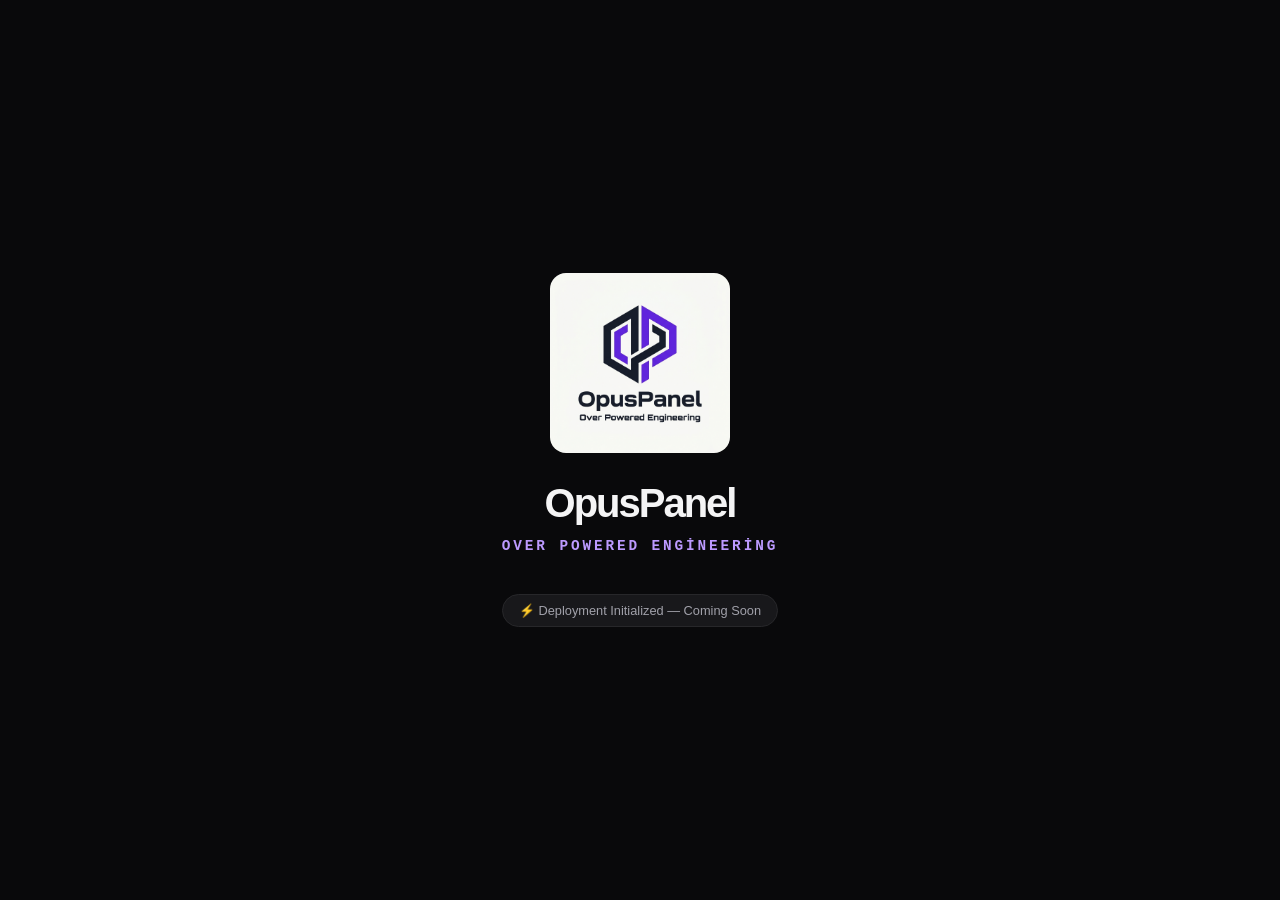
==== index.html @ 9d7c5edd "Add files via upload" ====
<!DOCTYPE html>
<html lang="tr">
<head>
    <meta charset="UTF-8">
    <meta name="viewport" content="width=device-width, initial-scale=1.0">
    <title>OpusPanel — Over Powered Engineering</title>
    <style>
        * {
            margin: 0;
            padding: 0;
            box-index: border-box;
        }
        body {
            background-color: #09090b;
            color: #f4f4f5;
            font-family: -apple-system, BlinkMacSystemFont, "Segoe UI", Roboto, sans-serif;
            display: flex;
            justify-content: center;
            align-items: center;
            min-height: 100vh;
            overflow: hidden;
        }
        .container {
            text-align: center;
            padding: 2rem;
        }
        .logo-wrapper {
            position: relative;
            display: inline-block;
            animation: pulse 4s infinite ease-in-out;
        }
        .logo {
            width: 180px;
            height: auto;
            border-radius: 16px;
            display: block;
        }
        h1 {
            font-size: 2.5rem;
            font-weight: 700;
            margin-top: 1.5rem;
            letter-spacing: -0.05em;
            color: #f4f4f5;
        }
        p {
            font-family: "Courier New", Courier, monospace;
            font-size: 0.9rem;
            font-weight: 600;
            color: #bc9aff; /* Elektrik moru tınısı */
            margin-top: 0.75rem;
            letter-spacing: 0.2em;
            text-transform: uppercase;
        }
        .badge {
            display: inline-block;
            margin-top: 2.5rem;
            padding: 0.5rem 1rem;
            background-color: #18181b;
            border: 1px solid #27272a;
            border-radius: 9999px;
            font-size: 0.8rem;
            color: #a1a1aa;
        }
        @keyframes pulse {
            0%, 100% { transform: scale(1); filter: drop-shadow(0 0 0px rgba(188, 154, 255, 0)); }
            50% { transform: scale(1.02); filter: drop-shadow(0 0 25px rgba(188, 154, 255, 0.3)); }
        }
    </style>
</head>
<body>

    <div class="container">
        <div class="logo-wrapper">
            <!-- Aynı klasördeki resim.jpg'yi logo.png yapıp buraya bağlıyoruz -->
            <img src="logo.png" alt="OpusPanel Logo" class="logo">
        </div>
        <h1>OpusPanel</h1>
        <p>Over Powered Engineering</p>
        
        <div class="badge">
            ⚡ Deployment Initialized — Coming Soon
        </div>
    </div>

</body>
</html>
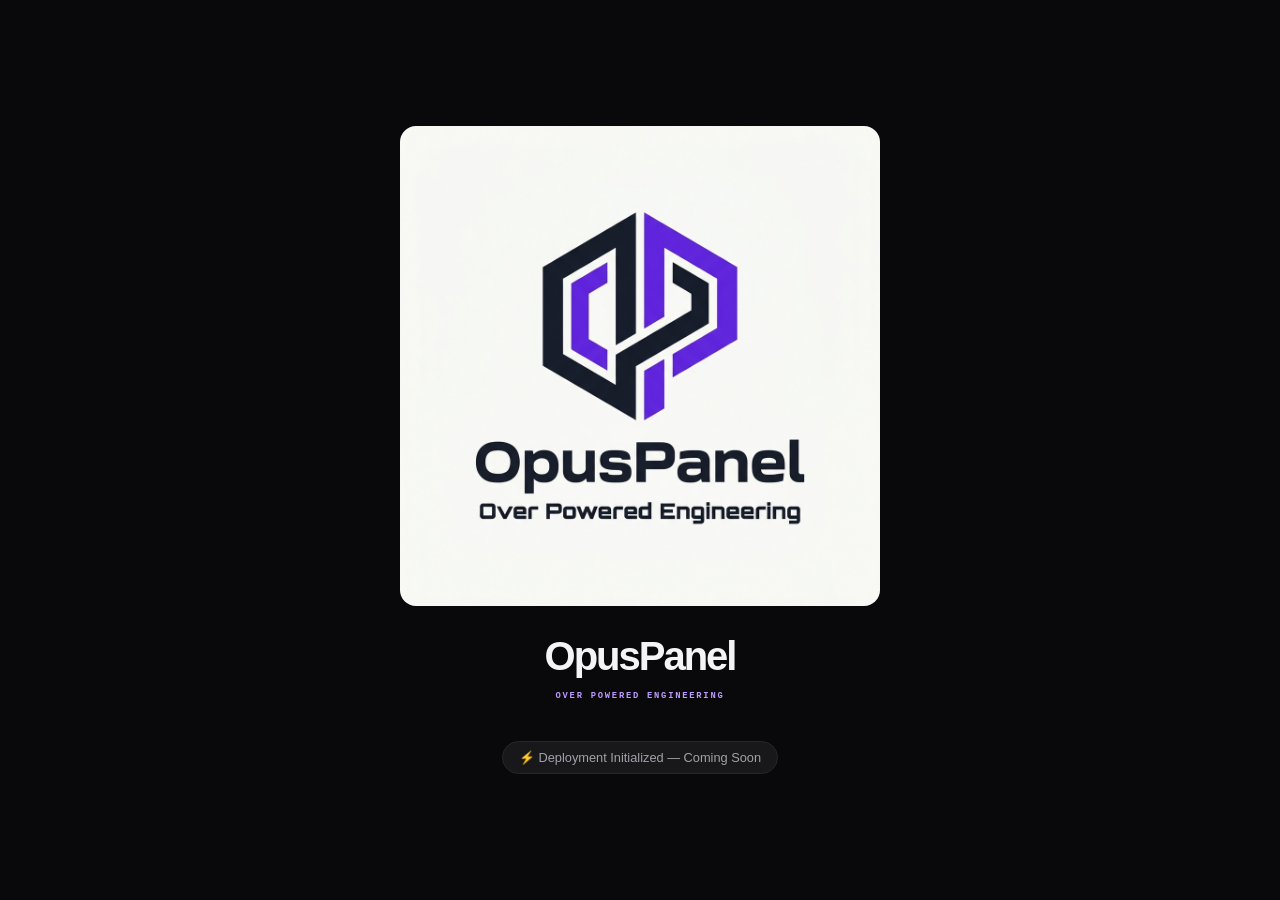
==== commit 2c99e417: "Add files via upload" ====
--- a/index.html
+++ b/index.html
@@ -30,7 +30,7 @@
             animation: pulse 4s infinite ease-in-out;
         }
         .logo {
-            width: 180px;
+            width: 480px;
             height: auto;
             border-radius: 16px;
             display: block;
@@ -44,7 +44,7 @@
         }
         p {
             font-family: "Courier New", Courier, monospace;
-            font-size: 0.9rem;
+            font-size: 0.55rem;
             font-weight: 600;
             color: #bc9aff; /* Elektrik moru tınısı */
             margin-top: 0.75rem;
@@ -71,11 +71,10 @@
 
     <div class="container">
         <div class="logo-wrapper">
-            <!-- Aynı klasördeki resim.jpg'yi logo.png yapıp buraya bağlıyoruz -->
             <img src="logo.png" alt="OpusPanel Logo" class="logo">
         </div>
         <h1>OpusPanel</h1>
-        <p>Over Powered Engineering</p>
+        <p>Over Powered Engıneerıng</p>
         
         <div class="badge">
             ⚡ Deployment Initialized — Coming Soon
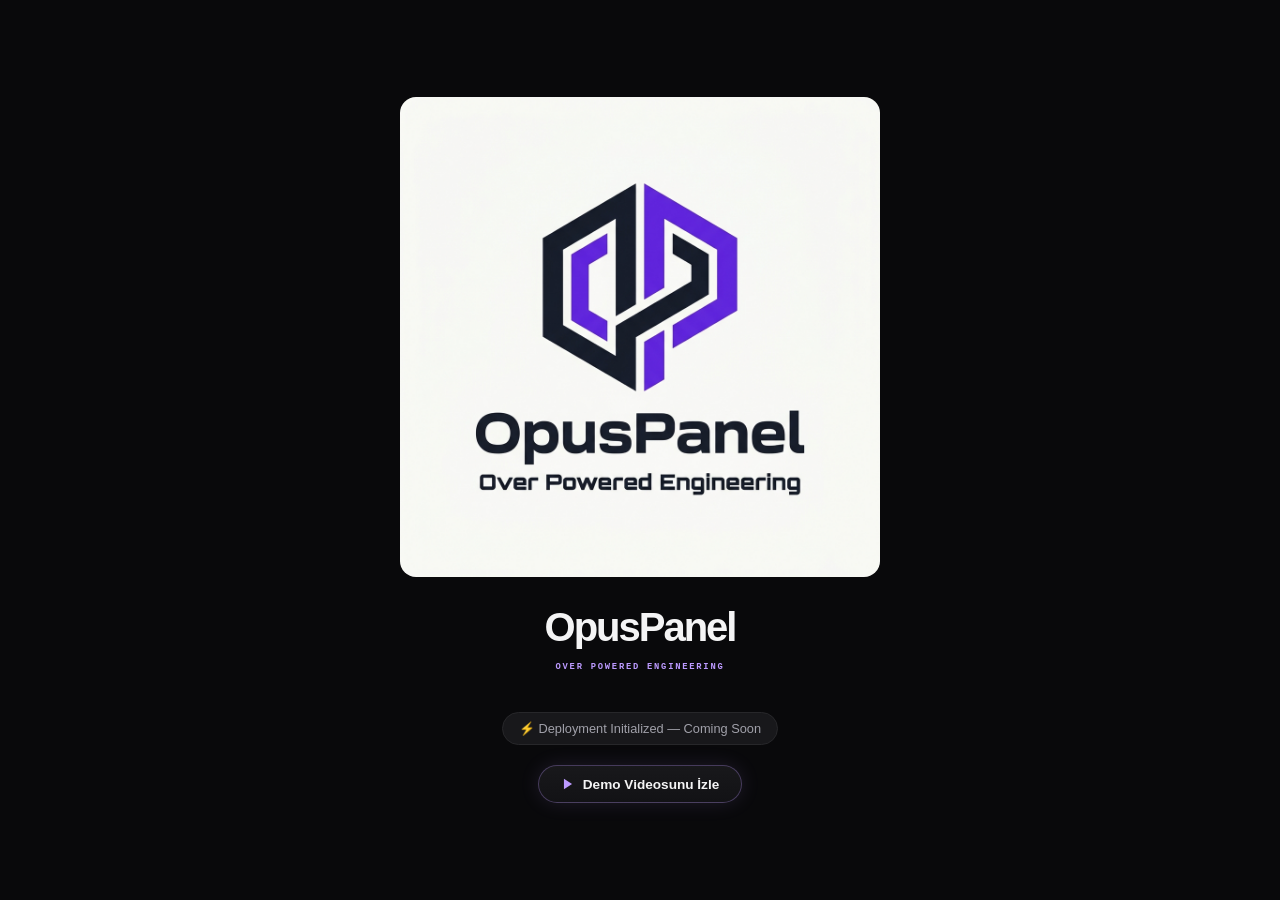
==== commit c39f1812: "feat: add demo video page and OpusPanelDemo.mp4" ====
--- a/index.html
+++ b/index.html
@@ -61,6 +61,34 @@
             font-size: 0.8rem;
             color: #a1a1aa;
         }
+        .actions {
+            margin-top: 1.25rem;
+        }
+        .demo-btn {
+            display: inline-flex;
+            align-items: center;
+            gap: 8px;
+            padding: 0.65rem 1.35rem;
+            background: linear-gradient(180deg, #18181b 0%, #121215 100%);
+            border: 1px solid rgba(188, 154, 255, 0.3);
+            border-radius: 9999px;
+            color: #f4f4f5;
+            font-size: 0.85rem;
+            font-weight: 600;
+            text-decoration: none;
+            box-shadow: 0 0 20px rgba(188, 154, 255, 0.12);
+            transition: all 0.25s ease;
+        }
+        .demo-btn:hover {
+            border-color: #bc9aff;
+            background: rgba(188, 154, 255, 0.1);
+            box-shadow: 0 0 30px rgba(188, 154, 255, 0.3);
+            transform: translateY(-2px);
+            color: #ffffff;
+        }
+        .demo-btn svg {
+            color: #bc9aff;
+        }
         @keyframes pulse {
             0%, 100% { transform: scale(1); filter: drop-shadow(0 0 0px rgba(188, 154, 255, 0)); }
             50% { transform: scale(1.02); filter: drop-shadow(0 0 25px rgba(188, 154, 255, 0.3)); }
@@ -79,6 +107,15 @@
         <div class="badge">
             ⚡ Deployment Initialized — Coming Soon
         </div>
+
+        <div class="actions">
+            <a href="/demovideo" class="demo-btn">
+                <svg width="14" height="14" viewBox="0 0 24 24" fill="currentColor">
+                    <polygon points="5 3 19 12 5 21 5 3"></polygon>
+                </svg>
+                Demo Videosunu İzle
+            </a>
+        </div>
     </div>
 
 </body>
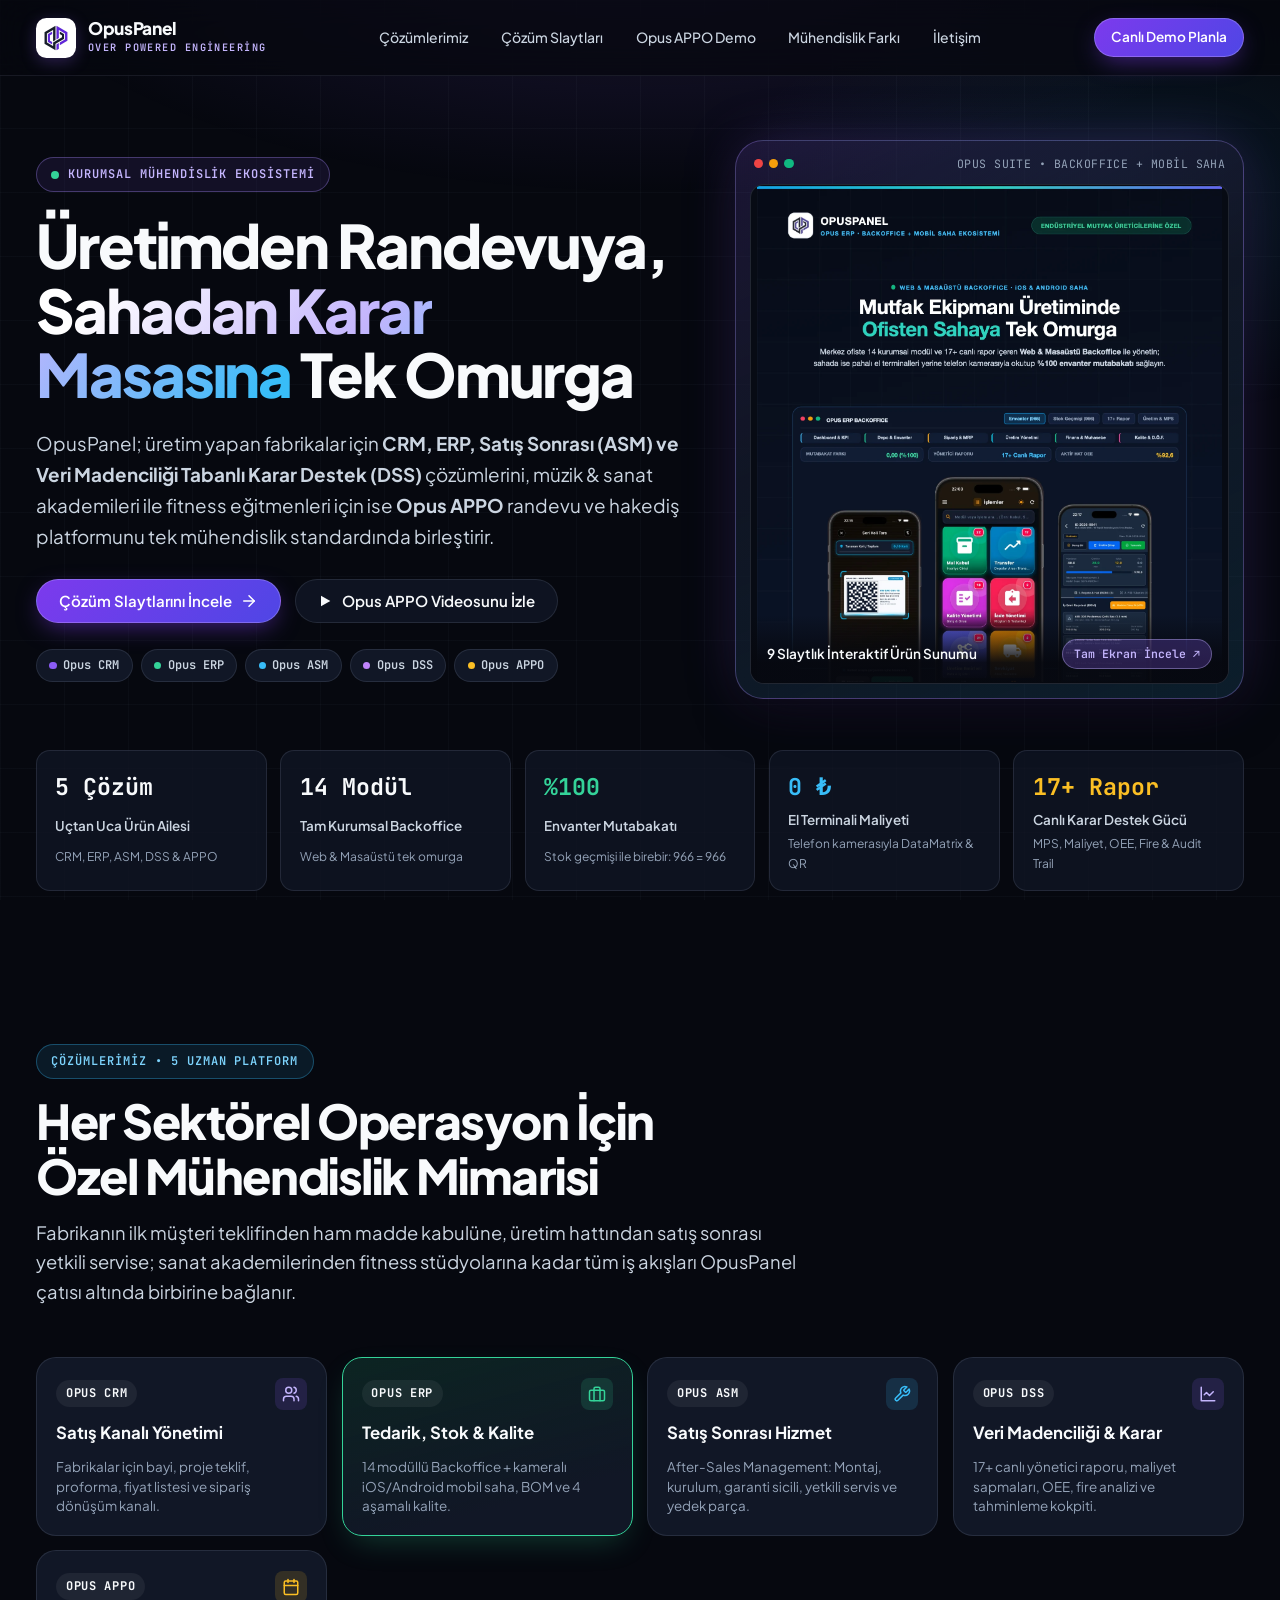
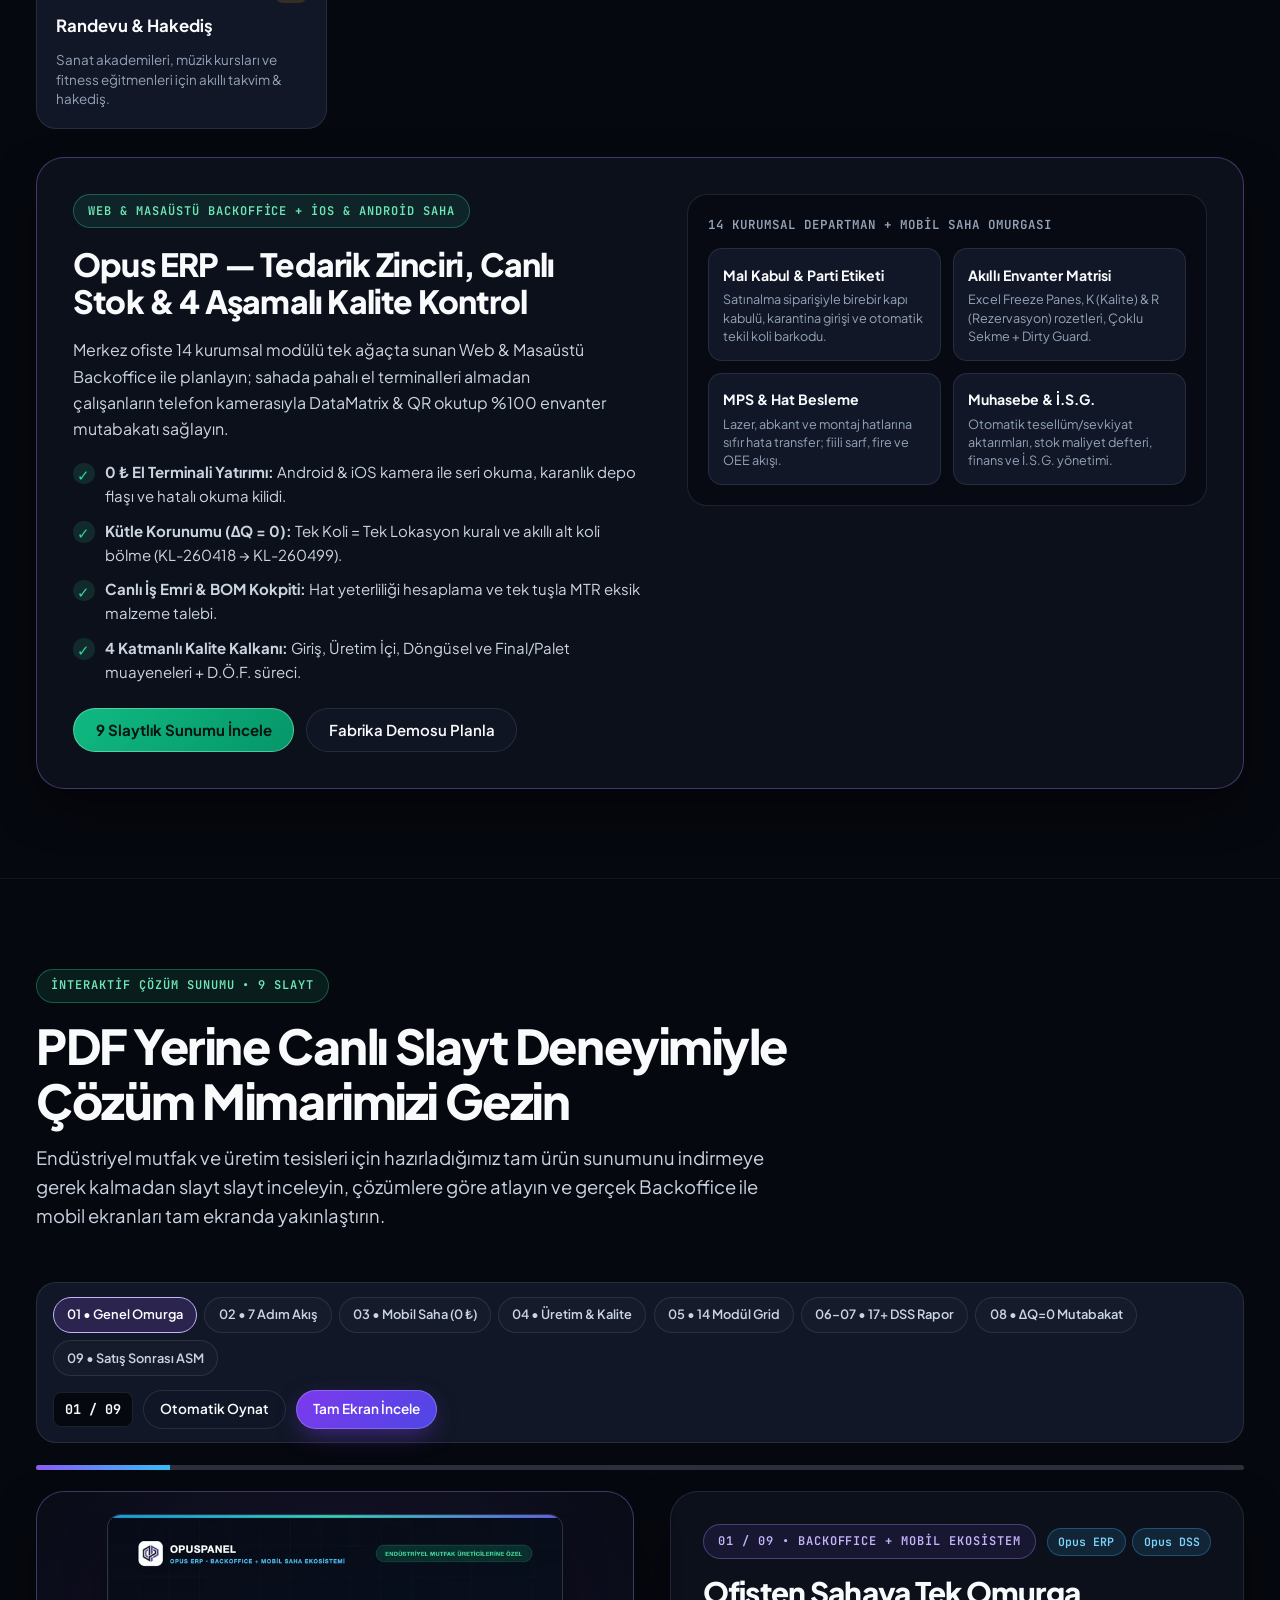
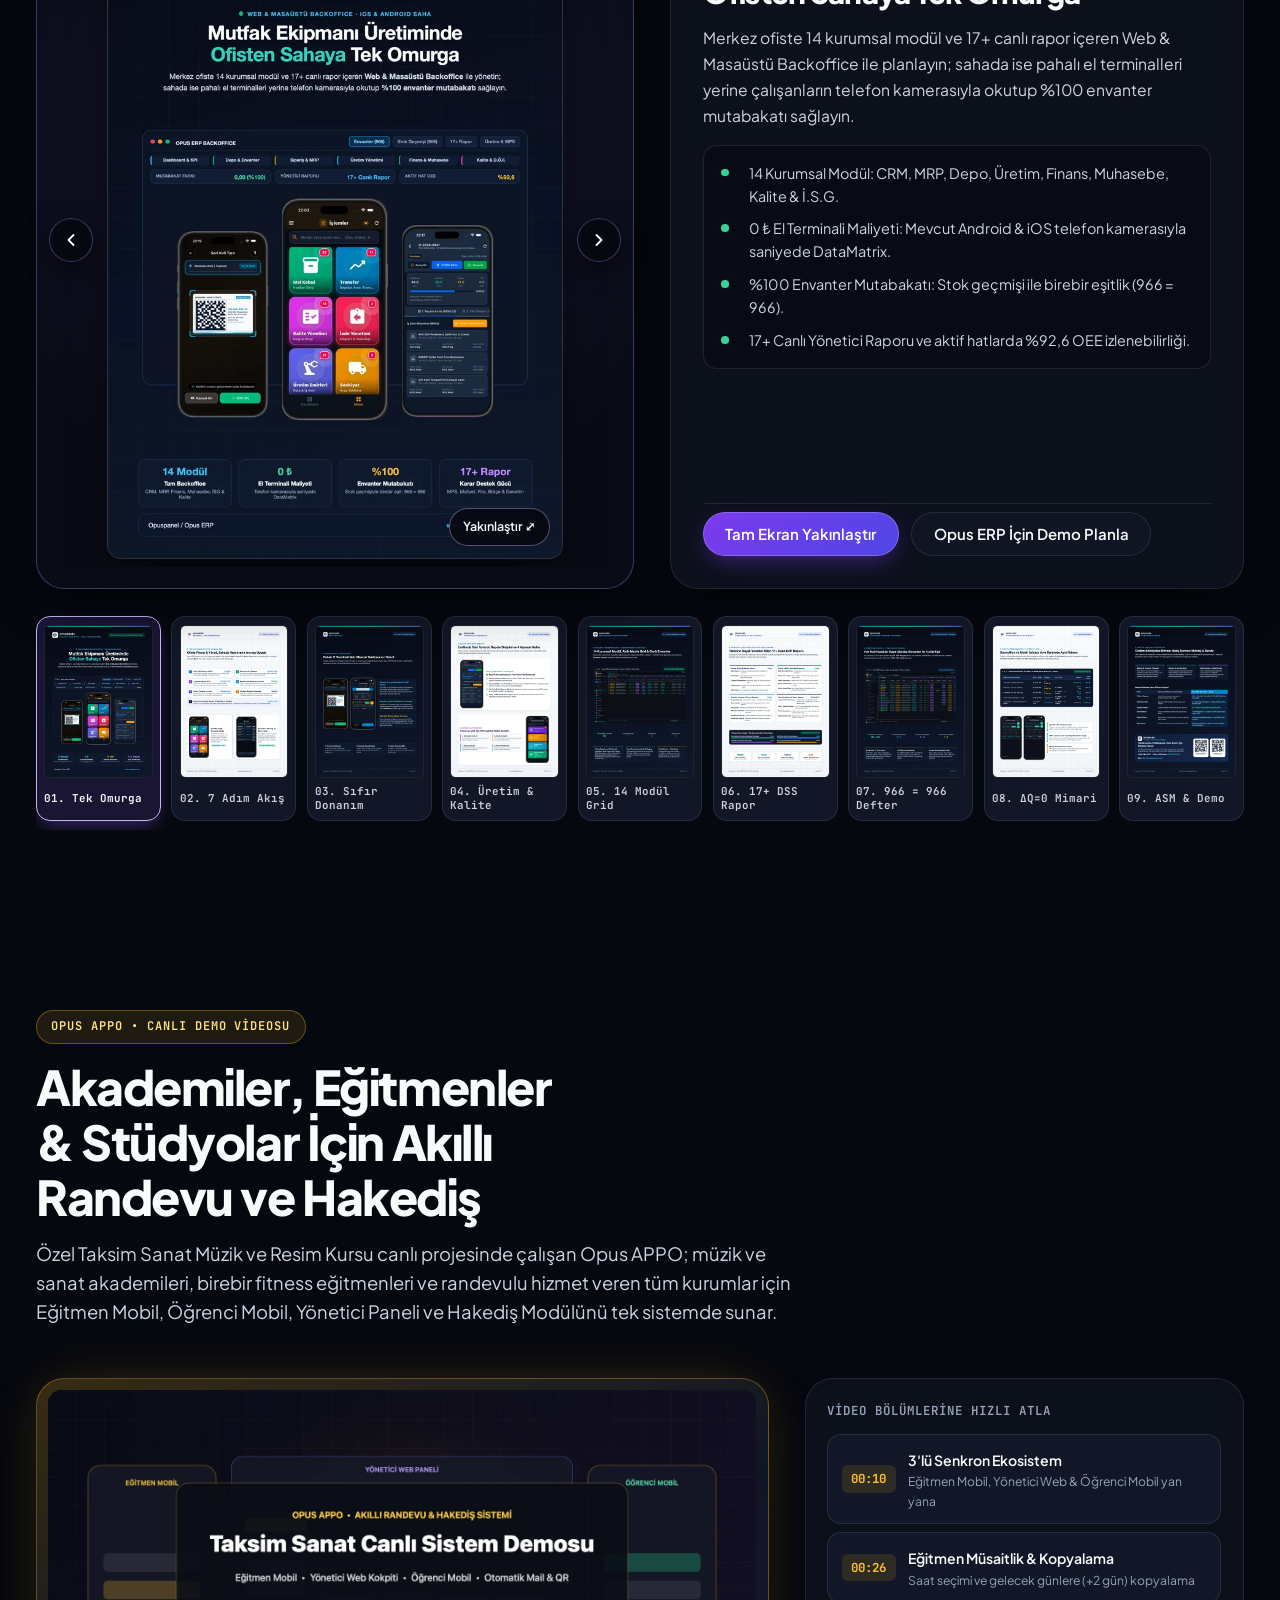
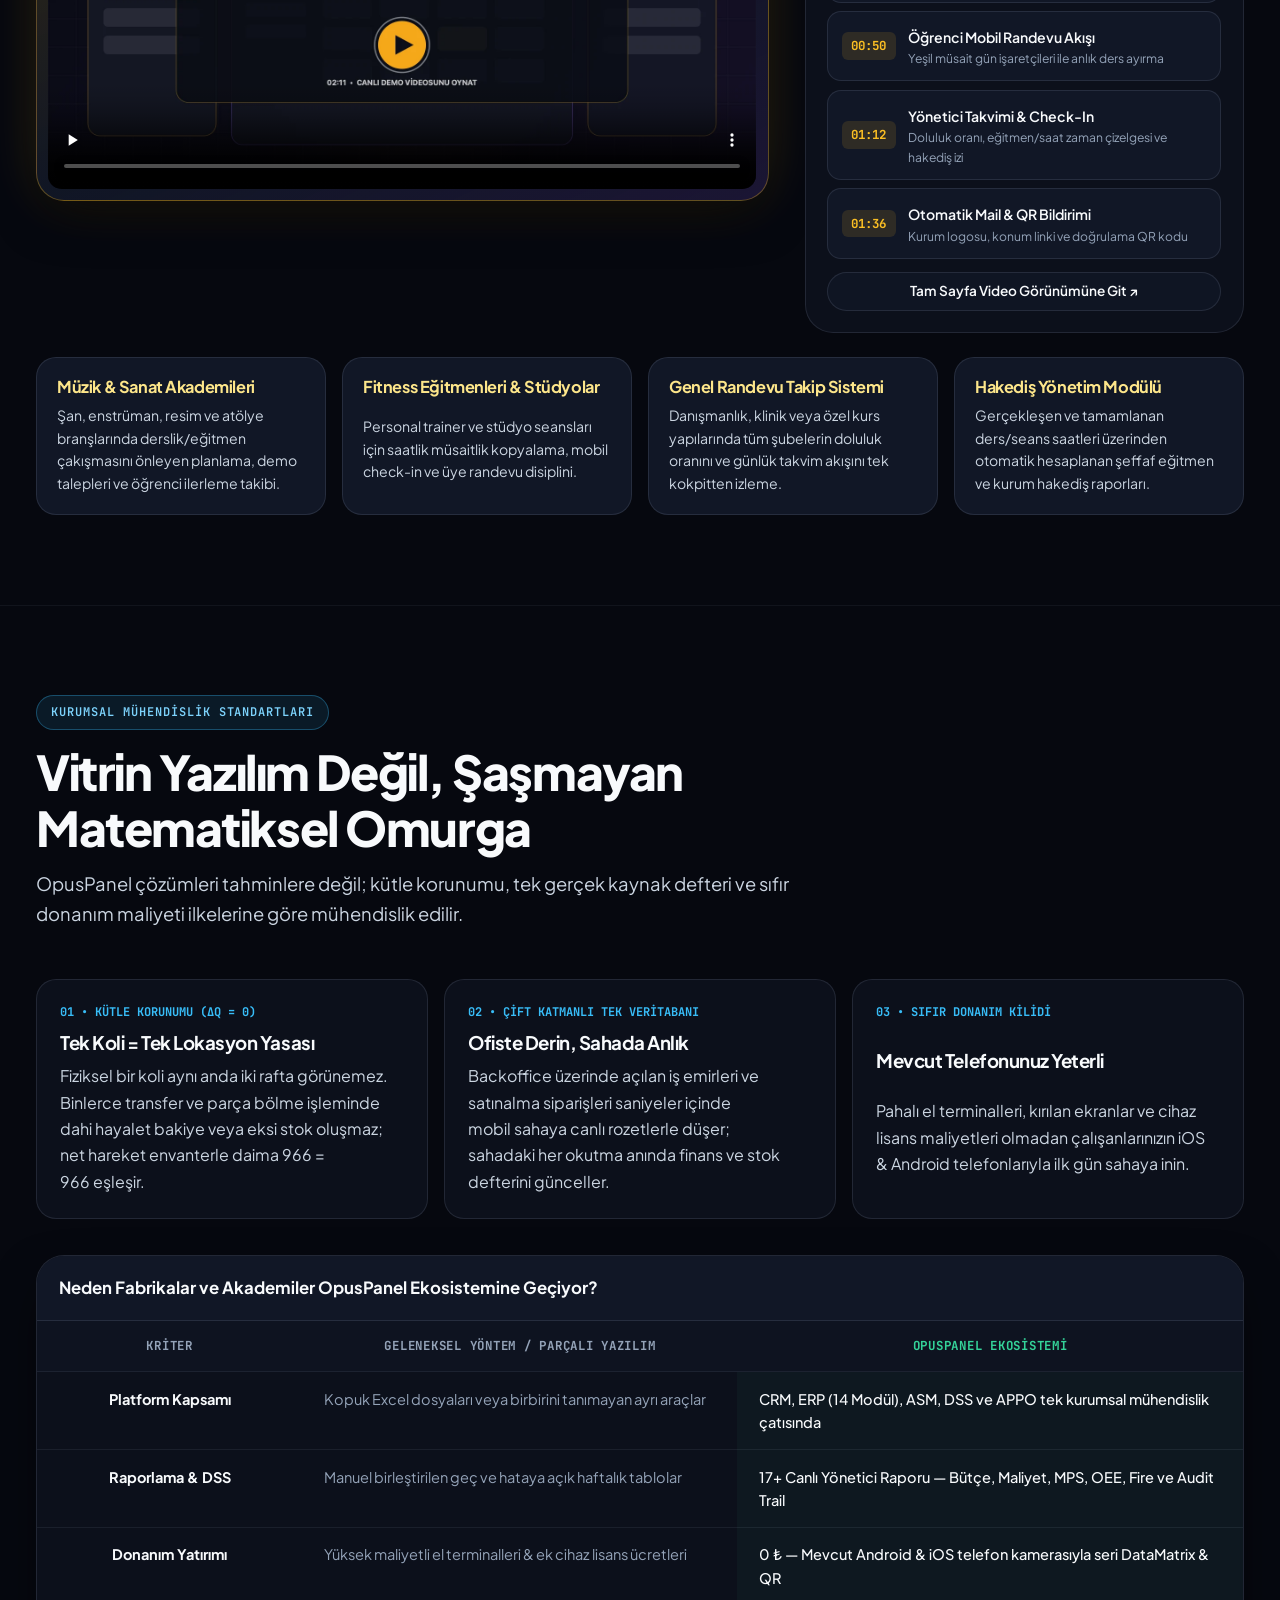
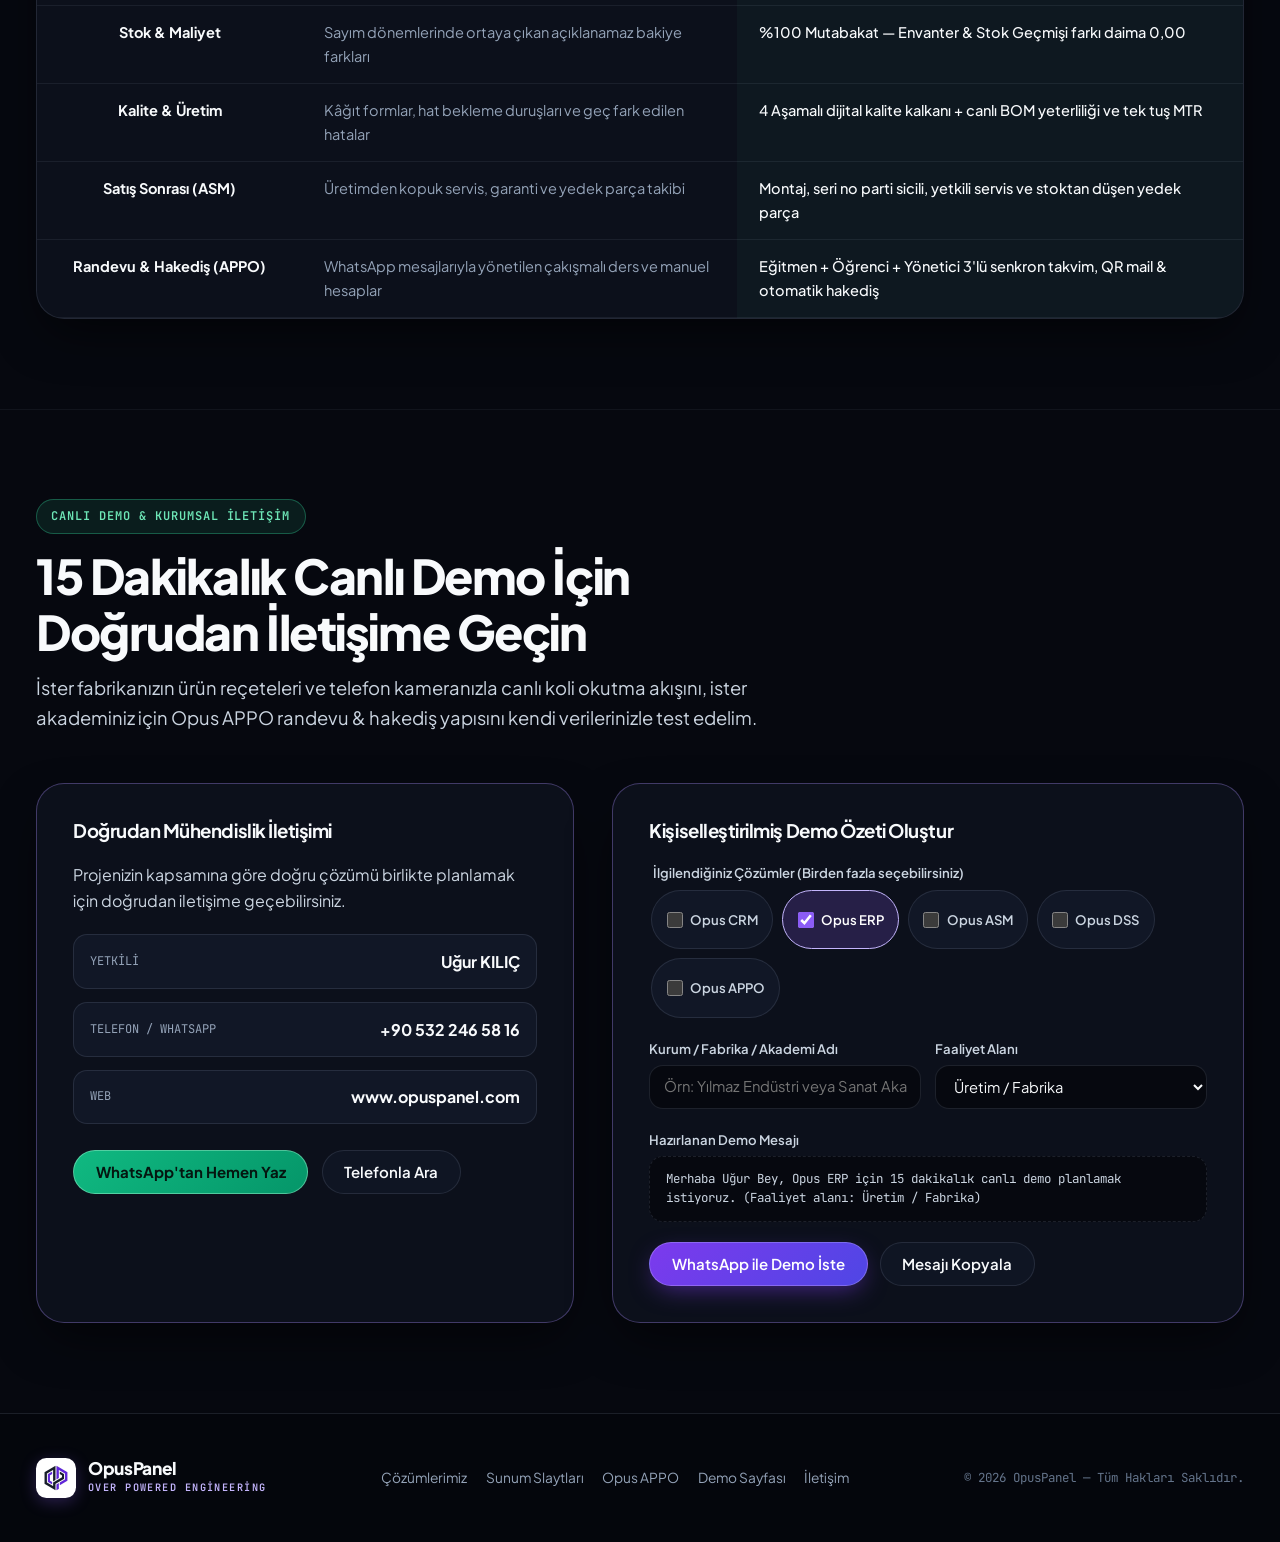
==== commit 941ff2e4: "feat: redesign OpusPanel corporate site with interactive solutions and slide deck" ====
--- a/index.html
+++ b/index.html
@@ -1,122 +1,985 @@
 <!DOCTYPE html>
 <html lang="tr">
 <head>
-    <meta charset="UTF-8">
-    <meta name="viewport" content="width=device-width, initial-scale=1.0">
-    <title>OpusPanel — Over Powered Engineering</title>
-    <style>
-        * {
-            margin: 0;
-            padding: 0;
-            box-index: border-box;
-        }
-        body {
-            background-color: #09090b;
-            color: #f4f4f5;
-            font-family: -apple-system, BlinkMacSystemFont, "Segoe UI", Roboto, sans-serif;
-            display: flex;
-            justify-content: center;
-            align-items: center;
-            min-height: 100vh;
-            overflow: hidden;
-        }
-        .container {
-            text-align: center;
-            padding: 2rem;
-        }
-        .logo-wrapper {
-            position: relative;
-            display: inline-block;
-            animation: pulse 4s infinite ease-in-out;
-        }
-        .logo {
-            width: 480px;
-            height: auto;
-            border-radius: 16px;
-            display: block;
-        }
-        h1 {
-            font-size: 2.5rem;
-            font-weight: 700;
-            margin-top: 1.5rem;
-            letter-spacing: -0.05em;
-            color: #f4f4f5;
-        }
-        p {
-            font-family: "Courier New", Courier, monospace;
-            font-size: 0.55rem;
-            font-weight: 600;
-            color: #bc9aff; /* Elektrik moru tınısı */
-            margin-top: 0.75rem;
-            letter-spacing: 0.2em;
-            text-transform: uppercase;
-        }
-        .badge {
-            display: inline-block;
-            margin-top: 2.5rem;
-            padding: 0.5rem 1rem;
-            background-color: #18181b;
-            border: 1px solid #27272a;
-            border-radius: 9999px;
-            font-size: 0.8rem;
-            color: #a1a1aa;
-        }
-        .actions {
-            margin-top: 1.25rem;
-        }
-        .demo-btn {
-            display: inline-flex;
-            align-items: center;
-            gap: 8px;
-            padding: 0.65rem 1.35rem;
-            background: linear-gradient(180deg, #18181b 0%, #121215 100%);
-            border: 1px solid rgba(188, 154, 255, 0.3);
-            border-radius: 9999px;
-            color: #f4f4f5;
-            font-size: 0.85rem;
-            font-weight: 600;
-            text-decoration: none;
-            box-shadow: 0 0 20px rgba(188, 154, 255, 0.12);
-            transition: all 0.25s ease;
-        }
-        .demo-btn:hover {
-            border-color: #bc9aff;
-            background: rgba(188, 154, 255, 0.1);
-            box-shadow: 0 0 30px rgba(188, 154, 255, 0.3);
-            transform: translateY(-2px);
-            color: #ffffff;
-        }
-        .demo-btn svg {
-            color: #bc9aff;
-        }
-        @keyframes pulse {
-            0%, 100% { transform: scale(1); filter: drop-shadow(0 0 0px rgba(188, 154, 255, 0)); }
-            50% { transform: scale(1.02); filter: drop-shadow(0 0 25px rgba(188, 154, 255, 0.3)); }
-        }
-    </style>
+  <meta charset="UTF-8">
+  <meta name="viewport" content="width=device-width, initial-scale=1.0">
+  <title>OpusPanel — Kurumsal Mühendislik, ERP, CRM, DSS &amp; APPO Çözümleri</title>
+  <meta name="description" content="OpusPanel (Over Powered Engineering): Fabrikalar için Opus CRM, Opus ERP, Opus ASM, Opus DSS ve akademi/eğitmenler için Opus APPO akıllı randevu &amp; hakediş platformu.">
+  <meta name="theme-color" content="#06080f">
+  <meta property="og:title" content="OpusPanel — Over Powered Engineering">
+  <meta property="og:description" content="Üretimden randevuya, sahadan karar masasına tek kurumsal mühendislik omurgası. Opus CRM, ERP, ASM, DSS ve APPO çözümlerini keşfedin.">
+  <meta property="og:type" content="website">
+  <meta property="og:image" content="/assets/opus-emblem.png">
+
+  <link rel="icon" type="image/png" href="/assets/opus-emblem.png">
+  <link rel="apple-touch-icon" href="/assets/opus-emblem.png">
+
+  <link rel="preconnect" href="https://fonts.googleapis.com">
+  <link rel="preconnect" href="https://fonts.gstatic.com" crossorigin>
+  <link rel="stylesheet" href="https://fonts.googleapis.com/css2?family=JetBrains+Mono:wght@500;600;700&amp;family=Plus+Jakarta+Sans:wght@500;600;700;800&amp;display=swap">
+  <link rel="stylesheet" href="/styles.css">
 </head>
 <body>
-
+  <a href="#main-content" class="skip-link visually-hidden">Ana içeriğe geç</a>
+
+  <!-- Fixed Shrinking Header -->
+  <header class="site-header" id="siteHeader">
+    <div class="header-inner">
+      <a href="#hero" class="brand" aria-label="OpusPanel Ana Sayfa">
+        <span class="brand-emblem">
+          <img src="/assets/opus-emblem.webp" alt="" width="512" height="512" decoding="async">
+        </span>
+        <span class="brand-copy">
+          <span class="brand-name">OpusPanel</span>
+          <span class="brand-tagline">Over Powered Engineering</span>
+        </span>
+      </a>
+
+      <nav class="primary-nav" aria-label="Ana">
+        <ul class="nav-list">
+          <li><a href="#cozumler" class="nav-link">Çözümlerimiz</a></li>
+          <li><a href="#slayt-sunumu" class="nav-link">Çözüm Slaytları</a></li>
+          <li><a href="#opus-appo" class="nav-link">Opus APPO Demo</a></li>
+          <li><a href="#kurumsal-fark" class="nav-link">Mühendislik Farkı</a></li>
+          <li><a href="#iletisim" class="nav-link">İletişim</a></li>
+        </ul>
+      </nav>
+
+      <div class="header-actions">
+        <a href="#iletisim" class="btn btn--primary btn--sm header-demo-btn">Canlı Demo Planla</a>
+        <button type="button" class="mobile-menu-btn" id="openMobileMenu" aria-label="Menüyü aç" aria-controls="mobileDrawer" aria-expanded="false">
+          <svg width="22" height="22" viewBox="0 0 24 24" fill="none" stroke="currentColor" stroke-width="2" stroke-linecap="round" aria-hidden="true">
+            <line x1="4" y1="7" x2="20" y2="7"></line>
+            <line x1="4" y1="12" x2="20" y2="12"></line>
+            <line x1="4" y1="17" x2="20" y2="17"></line>
+          </svg>
+        </button>
+      </div>
+    </div>
+  </header>
+
+  <!-- Mobile Navigation Drawer Dialog -->
+  <dialog id="mobileDrawer" class="mobile-drawer" closedby="any" aria-labelledby="drawerTitle">
+    <div class="drawer-head">
+      <span id="drawerTitle" class="brand-name">OpusPanel Menü</span>
+      <button type="button" class="btn btn--ghost btn--sm" id="closeMobileMenu" aria-label="Menüyü kapat">Kapat</button>
+    </div>
+    <nav aria-label="Mobil">
+      <ul class="drawer-nav">
+        <li><a href="#cozumler" data-drawer-link>Çözümlerimiz (5 Ürün) <span>→</span></a></li>
+        <li><a href="#slayt-sunumu" data-drawer-link>İnteraktif Slayt Sunumu <span>→</span></a></li>
+        <li><a href="#opus-appo" data-drawer-link>Opus APPO Demo Videosu <span>→</span></a></li>
+        <li><a href="#kurumsal-fark" data-drawer-link>Mühendislik Farkı <span>→</span></a></li>
+        <li><a href="#iletisim" data-drawer-link>15 Dk Canlı Demo <span>→</span></a></li>
+      </ul>
+    </nav>
+  </dialog>
+
+  <main id="main-content" tabindex="-1">
+    <!-- Hero Observatory -->
+    <section class="hero" id="hero">
+      <div class="container">
+        <div class="hero-grid">
+          <div class="hero-content">
+            <div class="eyebrow">
+              <span class="pulse-dot" aria-hidden="true"></span>
+              <span>Kurumsal Mühendislik Ekosistemi</span>
+            </div>
+
+            <h1 class="hero-title">
+              Üretimden Randevuya, <span class="gradient-text">Sahadan Karar Masasına</span> Tek Omurga
+            </h1>
+
+            <p class="hero-lead">
+              OpusPanel; üretim yapan fabrikalar için <strong>CRM, ERP, Satış Sonrası (ASM) ve Veri Madenciliği Tabanlı Karar Destek (DSS)</strong> çözümlerini, müzik &amp; sanat akademileri ile fitness eğitmenleri için ise <strong>Opus APPO</strong> randevu ve hakediş platformunu tek mühendislik standardında birleştirir.
+            </p>
+
+            <div class="hero-actions">
+              <a href="#slayt-sunumu" class="btn btn--primary">
+                <span>Çözüm Slaytlarını İncele</span>
+                <svg width="18" height="18" viewBox="0 0 24 24" fill="none" stroke="currentColor" stroke-width="2" stroke-linecap="round" stroke-linejoin="round" aria-hidden="true">
+                  <path d="M5 12h14"></path>
+                  <path d="m12 5 7 7-7 7"></path>
+                </svg>
+              </a>
+              <a href="#opus-appo" class="btn btn--ghost">
+                <svg width="16" height="16" viewBox="0 0 24 24" fill="currentColor" aria-hidden="true">
+                  <polygon points="6 4 20 12 6 20 6 4"></polygon>
+                </svg>
+                <span>Opus APPO Videosunu İzle</span>
+              </a>
+            </div>
+
+            <ul class="hero-solution-pills" aria-label="OpusPanel ürün ailesi kısayolları">
+              <li>
+                <a href="#cozumler" class="mini-pill" data-jump-solution="crm">
+                  <span class="mini-pill-dot" style="background: #8b5cf6;" aria-hidden="true"></span>Opus CRM
+                </a>
+              </li>
+              <li>
+                <a href="#cozumler" class="mini-pill" data-jump-solution="erp">
+                  <span class="mini-pill-dot" style="background: #34d399;" aria-hidden="true"></span>Opus ERP
+                </a>
+              </li>
+              <li>
+                <a href="#cozumler" class="mini-pill" data-jump-solution="asm">
+                  <span class="mini-pill-dot" style="background: #38bdf8;" aria-hidden="true"></span>Opus ASM
+                </a>
+              </li>
+              <li>
+                <a href="#cozumler" class="mini-pill" data-jump-solution="dss">
+                  <span class="mini-pill-dot" style="background: #c084fc;" aria-hidden="true"></span>Opus DSS
+                </a>
+              </li>
+              <li>
+                <a href="#cozumler" class="mini-pill" data-jump-solution="appo">
+                  <span class="mini-pill-dot" style="background: #fbbf24;" aria-hidden="true"></span>Opus APPO
+                </a>
+              </li>
+            </ul>
+          </div>
+
+          <div class="hero-stage">
+            <div class="hero-frame">
+              <div class="hero-frame-bar">
+                <div class="window-dots" aria-hidden="true">
+                  <span></span><span></span><span></span>
+                </div>
+                <span class="frame-caption">OPUS SUITE • BACKOFFICE + MOBİL SAHA</span>
+              </div>
+              <button type="button" class="hero-slide-trigger" id="heroOpenDeck" aria-label="Opus ERP kurumsal sunumunu tam ekran incele">
+                <img
+                  src="/assets/slides/slide-01-740.webp"
+                  srcset="/assets/slides/slide-01-740.webp 740w, /assets/slides/slide-01-1480.webp 1480w"
+                  sizes="(max-width: 960px) 92vw, 42vw"
+                  alt="OpusPanel Opus ERP Backoffice ve iOS Android mobil saha ekranları genel görünümü"
+                  width="1487"
+                  height="2105"
+                  fetchpriority="high"
+                  loading="eager"
+                  decoding="sync"
+                >
+                <span class="hero-slide-overlay">
+                  <span class="hero-slide-overlay-label">9 Slaytlık İnteraktif Ürün Sunumu</span>
+                  <span class="hero-slide-overlay-tag">Tam Ekran İncele ↗</span>
+                </span>
+              </button>
+            </div>
+          </div>
+        </div>
+
+        <!-- Verified Telemetry Strip -->
+        <ul class="telemetry-strip" aria-label="Öne çıkan platform metrikleri">
+          <li class="telemetry-card">
+            <span class="telemetry-val">5 Çözüm</span>
+            <span class="telemetry-label">Uçtan Uca Ürün Ailesi</span>
+            <span class="telemetry-sub">CRM, ERP, ASM, DSS &amp; APPO</span>
+          </li>
+          <li class="telemetry-card">
+            <span class="telemetry-val">14 Modül</span>
+            <span class="telemetry-label">Tam Kurumsal Backoffice</span>
+            <span class="telemetry-sub">Web &amp; Masaüstü tek omurga</span>
+          </li>
+          <li class="telemetry-card">
+            <span class="telemetry-val" style="color: var(--opus-emerald);">%100</span>
+            <span class="telemetry-label">Envanter Mutabakatı</span>
+            <span class="telemetry-sub">Stok geçmişi ile birebir: 966 = 966</span>
+          </li>
+          <li class="telemetry-card">
+            <span class="telemetry-val" style="color: var(--opus-cyan);">0 ₺</span>
+            <span class="telemetry-label">El Terminali Maliyeti</span>
+            <span class="telemetry-sub">Telefon kamerasıyla DataMatrix &amp; QR</span>
+          </li>
+          <li class="telemetry-card">
+            <span class="telemetry-val" style="color: var(--opus-amber);">17+ Rapor</span>
+            <span class="telemetry-label">Canlı Karar Destek Gücü</span>
+            <span class="telemetry-sub">MPS, Maliyet, OEE, Fire &amp; Audit Trail</span>
+          </li>
+        </ul>
+      </div>
+    </section>
+
+    <!-- Çözümlerimiz Section -->
+    <section class="section" id="cozumler">
+      <div class="container">
+        <header class="section-header reveal-on-scroll">
+          <div class="eyebrow eyebrow--cyan">Çözümlerimiz • 5 Uzman Platform</div>
+          <h2 class="section-title">Her Sektörel Operasyon İçin Özel Mühendislik Mimarisi</h2>
+          <p class="section-lead">
+            Fabrikanın ilk müşteri teklifinden ham madde kabulüne, üretim hattından satış sonrası yetkili servise; sanat akademilerinden fitness stüdyolarına kadar tüm iş akışları OpusPanel çatısı altında birbirine bağlanır.
+          </p>
+        </header>
+
+        <!-- 5 Solution Interactive Selector Tabs -->
+        <div class="solutions-grid" role="tablist" aria-label="OpusPanel Çözüm Ailesi">
+          <button type="button" class="solution-tab" role="tab" id="tab-crm" aria-selected="false" aria-controls="panel-crm" data-solution="crm" data-accent="violet">
+            <span class="solution-tab-top">
+              <span class="solution-code">OPUS CRM</span>
+              <span class="solution-tab-icon" aria-hidden="true">
+                <svg width="18" height="18" viewBox="0 0 24 24" fill="none" stroke="currentColor" stroke-width="2" stroke-linecap="round" stroke-linejoin="round"><path d="M16 21v-2a4 4 0 0 0-4-4H6a4 4 0 0 0-4 4v2"/><circle cx="9" cy="7" r="4"/><path d="M22 21v-2a4 4 0 0 0-3-3.87"/><path d="M16 3.13a4 4 0 0 1 0 7.75"/></svg>
+              </span>
+            </span>
+            <span class="solution-tab-title">Satış Kanalı Yönetimi</span>
+            <span class="solution-tab-desc">Fabrikalar için bayi, proje teklif, proforma, fiyat listesi ve sipariş dönüşüm kanalı.</span>
+          </button>
+
+          <button type="button" class="solution-tab" role="tab" id="tab-erp" aria-selected="true" aria-controls="panel-erp" data-solution="erp" data-accent="emerald">
+            <span class="solution-tab-top">
+              <span class="solution-code">OPUS ERP</span>
+              <span class="solution-tab-icon" aria-hidden="true">
+                <svg width="18" height="18" viewBox="0 0 24 24" fill="none" stroke="currentColor" stroke-width="2" stroke-linecap="round" stroke-linejoin="round"><rect x="2" y="7" width="20" height="14" rx="2"/><path d="M16 21V5a2 2 0 0 0-2-2h-4a2 2 0 0 0-2 2v16"/></svg>
+              </span>
+            </span>
+            <span class="solution-tab-title">Tedarik, Stok &amp; Kalite</span>
+            <span class="solution-tab-desc">14 modüllü Backoffice + kameralı iOS/Android mobil saha, BOM ve 4 aşamalı kalite.</span>
+          </button>
+
+          <button type="button" class="solution-tab" role="tab" id="tab-asm" aria-selected="false" aria-controls="panel-asm" data-solution="asm" data-accent="cyan">
+            <span class="solution-tab-top">
+              <span class="solution-code">OPUS ASM</span>
+              <span class="solution-tab-icon" aria-hidden="true">
+                <svg width="18" height="18" viewBox="0 0 24 24" fill="none" stroke="currentColor" stroke-width="2" stroke-linecap="round" stroke-linejoin="round"><path d="M14.7 6.3a1 1 0 0 0 0 1.4l1.6 1.6a1 1 0 0 0 1.4 0l3.77-3.77a6 6 0 0 1-7.94 7.94l-6.91 6.91a2.12 2.12 0 0 1-3-3l6.91-6.91a6 6 0 0 1 7.94-7.94l-3.76 3.76z"/></svg>
+              </span>
+            </span>
+            <span class="solution-tab-title">Satış Sonrası Hizmet</span>
+            <span class="solution-tab-desc">After-Sales Management: Montaj, kurulum, garanti sicili, yetkili servis ve yedek parça.</span>
+          </button>
+
+          <button type="button" class="solution-tab" role="tab" id="tab-dss" aria-selected="false" aria-controls="panel-dss" data-solution="dss" data-accent="violet">
+            <span class="solution-tab-top">
+              <span class="solution-code">OPUS DSS</span>
+              <span class="solution-tab-icon" aria-hidden="true">
+                <svg width="18" height="18" viewBox="0 0 24 24" fill="none" stroke="currentColor" stroke-width="2" stroke-linecap="round" stroke-linejoin="round"><path d="M3 3v18h18"/><path d="m19 9-5 5-4-4-3 3"/></svg>
+              </span>
+            </span>
+            <span class="solution-tab-title">Veri Madenciliği &amp; Karar</span>
+            <span class="solution-tab-desc">17+ canlı yönetici raporu, maliyet sapmaları, OEE, fire analizi ve tahminleme kokpiti.</span>
+          </button>
+
+          <button type="button" class="solution-tab" role="tab" id="tab-appo" aria-selected="false" aria-controls="panel-appo" data-solution="appo" data-accent="amber">
+            <span class="solution-tab-top">
+              <span class="solution-code">OPUS APPO</span>
+              <span class="solution-tab-icon" aria-hidden="true">
+                <svg width="18" height="18" viewBox="0 0 24 24" fill="none" stroke="currentColor" stroke-width="2" stroke-linecap="round" stroke-linejoin="round"><rect x="3" y="4" width="18" height="18" rx="2"/><line x1="16" y1="2" x2="16" y2="6"/><line x1="8" y1="2" x2="8" y2="6"/><line x1="3" y1="10" x2="21" y2="10"/></svg>
+              </span>
+            </span>
+            <span class="solution-tab-title">Randevu &amp; Hakediş</span>
+            <span class="solution-tab-desc">Sanat akademileri, müzik kursları ve fitness eğitmenleri için akıllı takvim &amp; hakediş.</span>
+          </button>
+        </div>
+
+        <!-- Blueprint Tabpanels -->
+        <!-- Panel 1: Opus CRM -->
+        <article class="blueprint-panel" role="tabpanel" id="panel-crm" aria-labelledby="tab-crm" hidden>
+          <div class="blueprint-grid">
+            <div class="blueprint-info">
+              <div class="eyebrow">B2B Fabrika Satış Kanalı • Tekliften Üretime</div>
+              <h3 class="blueprint-title">Opus CRM — Fabrikalar İçin Uçtan Uca Satış Kanalı Yönetimi</h3>
+              <p class="blueprint-summary">
+                Üretici işletmelerin yalnızca fırsat takibi yapan genel CRM araçlarıyla yetinmesini bitirir. Bayi ağından proje teklifine, proformadan kesin satış siparişine ve MRP satınalma tetiklemesine kadar satış ekibini doğrudan fabrikanın stok ve üretim gerçekliğiyle konuşturur.
+              </p>
+              <ul class="blueprint-features">
+                <li><span class="check-mark" aria-hidden="true">✓</span><span>Müşteri teklifi, proforma ve özel fiyat listeleri üzerinden anlık kârlılık ve vade kontrolü.</span></li>
+                <li><span class="check-mark" aria-hidden="true">✓</span><span>Onaylanan teklifin tek tıkla satış siparişine ve üretim/satınalma MRP ihtiyacına dönüşümü.</span></li>
+                <li><span class="check-mark" aria-hidden="true">✓</span><span>Sipariş Rezervasyon Koruması (R rozeti) ile müşteriye ayrılan stoğun başka sevkiyata gitmesini önleme.</span></li>
+                <li><span class="check-mark" aria-hidden="true">✓</span><span>Bölge, bayi ve ürün grubu bazlı ciro performansı, alacak yaşlandırma ve tahsilat takibi.</span></li>
+              </ul>
+              <div class="blueprint-actions">
+                <button type="button" class="btn btn--primary" data-goto-slide="2">Süreç Slaydında Gör (Slayt 02)</button>
+                <a href="#iletisim" class="btn btn--ghost" data-select-demo="Opus CRM">Opus CRM Demosu İste</a>
+              </div>
+            </div>
+            <div class="blueprint-modules-box">
+              <div class="blueprint-modules-heading">Opus CRM Çekirdek Yetenekleri</div>
+              <div class="module-cards">
+                <div class="module-mini">
+                  <div class="module-mini-title">Teklif &amp; Proforma Motoru</div>
+                  <div class="module-mini-text">Hızlı kalem ekleme, iskonto sınırları, döviz/fiyat listesi kuralları ve revizyon geçmişi.</div>
+                </div>
+                <div class="module-mini">
+                  <div class="module-mini-title">Bayi &amp; Proje Pipeline</div>
+                  <div class="module-mini-text">Bölge müdürlüğü ve endüstriyel proje bazlı fırsat aşamaları ile kazanım oranı takibi.</div>
+                </div>
+                <div class="module-mini">
+                  <div class="module-mini-title">Stok Kilidi &amp; Termin Sözü</div>
+                  <div class="module-mini-text">Gerçek zamanlı ambar mevcuduna göre kesin teslim tarihi verme ve R rezervasyon kilidi.</div>
+                </div>
+                <div class="module-mini">
+                  <div class="module-mini-title">Tahsilat &amp; Satış Raporları</div>
+                  <div class="module-mini-text">Müşteri vade riski, siparişten sevkiyata dönüşüm hızı ve iade neden analizleri.</div>
+                </div>
+              </div>
+            </div>
+          </div>
+        </article>
+
+        <!-- Panel 2: Opus ERP -->
+        <article class="blueprint-panel" role="tabpanel" id="panel-erp" aria-labelledby="tab-erp">
+          <div class="blueprint-grid">
+            <div class="blueprint-info">
+              <div class="eyebrow eyebrow--emerald">Web &amp; Masaüstü Backoffice + iOS &amp; Android Saha</div>
+              <h3 class="blueprint-title">Opus ERP — Tedarik Zinciri, Canlı Stok &amp; 4 Aşamalı Kalite Kontrol</h3>
+              <p class="blueprint-summary">
+                Merkez ofiste 14 kurumsal modülü tek ağaçta sunan Web &amp; Masaüstü Backoffice ile planlayın; sahada pahalı el terminalleri almadan çalışanların telefon kamerasıyla DataMatrix &amp; QR okutup %100 envanter mutabakatı sağlayın.
+              </p>
+              <ul class="blueprint-features">
+                <li><span class="check-mark" aria-hidden="true">✓</span><span><strong>0 ₺ El Terminali Yatırımı:</strong> Android &amp; iOS kamera ile seri okuma, karanlık depo flaşı ve hatalı okuma kilidi.</span></li>
+                <li><span class="check-mark" aria-hidden="true">✓</span><span><strong>Kütle Korunumu (ΔQ = 0):</strong> Tek Koli = Tek Lokasyon kuralı ve akıllı alt koli bölme (KL-260418 → KL-260499).</span></li>
+                <li><span class="check-mark" aria-hidden="true">✓</span><span><strong>Canlı İş Emri &amp; BOM Kokpiti:</strong> Hat yeterliliği hesaplama ve tek tuşla MTR eksik malzeme talebi.</span></li>
+                <li><span class="check-mark" aria-hidden="true">✓</span><span><strong>4 Katmanlı Kalite Kalkanı:</strong> Giriş, Üretim İçi, Döngüsel ve Final/Palet muayeneleri + D.Ö.F. süreci.</span></li>
+              </ul>
+              <div class="blueprint-actions">
+                <button type="button" class="btn btn--emerald" data-goto-slide="1">9 Slaytlık Sunumu İncele</button>
+                <a href="#iletisim" class="btn btn--ghost" data-select-demo="Opus ERP">Fabrika Demosu Planla</a>
+              </div>
+            </div>
+            <div class="blueprint-modules-box">
+              <div class="blueprint-modules-heading">14 Kurumsal Departman + Mobil Saha Omurgası</div>
+              <div class="module-cards">
+                <div class="module-mini">
+                  <div class="module-mini-title">Mal Kabul &amp; Parti Etiketi</div>
+                  <div class="module-mini-text">Satınalma siparişiyle birebir kapı kabulü, karantina girişi ve otomatik tekil koli barkodu.</div>
+                </div>
+                <div class="module-mini">
+                  <div class="module-mini-title">Akıllı Envanter Matrisi</div>
+                  <div class="module-mini-text">Excel Freeze Panes, K (Kalite) &amp; R (Rezervasyon) rozetleri, Çoklu Sekme + Dirty Guard.</div>
+                </div>
+                <div class="module-mini">
+                  <div class="module-mini-title">MPS &amp; Hat Besleme</div>
+                  <div class="module-mini-text">Lazer, abkant ve montaj hatlarına sıfır hata transfer; fiili sarf, fire ve OEE akışı.</div>
+                </div>
+                <div class="module-mini">
+                  <div class="module-mini-title">Muhasebe &amp; İ.S.G.</div>
+                  <div class="module-mini-text">Otomatik tesellüm/sevkiyat aktarımları, stok maliyet defteri, finans ve İ.S.G. yönetimi.</div>
+                </div>
+              </div>
+            </div>
+          </div>
+        </article>
+
+        <!-- Panel 3: Opus ASM -->
+        <article class="blueprint-panel" role="tabpanel" id="panel-asm" aria-labelledby="tab-asm" hidden>
+          <div class="blueprint-grid">
+            <div class="blueprint-info">
+              <div class="eyebrow eyebrow--cyan">After-Sales Management • Opus ServiceDesk</div>
+              <h3 class="blueprint-title">Opus ASM — Satış Sonrası Montaj, Garanti &amp; Yetkili Servis Ağı</h3>
+              <p class="blueprint-summary">
+                Endüstriyel cihaz ve makine üretiminde marka sadakati sevkiyat kapısında başlar. Opus ASM (After-Sales Management), satılan her ürünü seri numarası üzerinden üretim hattı, hammadde partisi, montaj tutanağı, garanti süresi ve yetkili servis yedek parça tüketimiyle tek merkezde birleştirir.
+              </p>
+              <ul class="blueprint-features">
+                <li><span class="check-mark" aria-hidden="true">✓</span><span><strong>Montaj &amp; Kurulum Yönetimi:</strong> Müşteri lokasyonunda kurulum talepleri, saha ekip atama ve dijital teslim tutanakları.</span></li>
+                <li><span class="check-mark" aria-hidden="true">✓</span><span><strong>Garanti &amp; Seri No Sicili:</strong> Seri no sorgulandığında ürünün hangi parti sac/komponentle ve hangi hatta üretildiğini saniyede görme.</span></li>
+                <li><span class="check-mark" aria-hidden="true">✓</span><span><strong>Yetkili Servis &amp; Bölge Dağıtımı:</strong> Arıza, talep ve şikâyet kayıtlarının bölge yetkili servislerine SLA takipli yönlendirilmesi.</span></li>
+                <li><span class="check-mark" aria-hidden="true">✓</span><span><strong>Yedek Parça Maliyet Entegrasyonu:</strong> Sahada değişen rezistans, valf veya modüllerin anlık olarak fabrika stok ve maliyet defterinden düşülmesi.</span></li>
+              </ul>
+              <div class="blueprint-actions">
+                <button type="button" class="btn btn--primary" data-goto-slide="9">Satış Sonrası Slaydını Gör (Slayt 09)</button>
+                <a href="#iletisim" class="btn btn--ghost" data-select-demo="Opus ASM">Opus ASM Demosu İste</a>
+              </div>
+            </div>
+            <div class="blueprint-modules-box">
+              <div class="blueprint-modules-heading">Üretimle Mührünü Koruyan Satış Sonrası Modüller</div>
+              <div class="module-cards">
+                <div class="module-mini">
+                  <div class="module-mini-title">Saha Kurulum &amp; Devreye Alma</div>
+                  <div class="module-mini-text">Fotoğraflı kurulum onayı, müşteri imzalı teslim tutanağı ve otomatik garanti başlangıcı.</div>
+                </div>
+                <div class="module-mini">
+                  <div class="module-mini-title">Geriye Dönük Parti İzlenebilirliği</div>
+                  <div class="module-mini-text">Seri numarasından tedarikçi parti numarasına kadar kök neden ve garanti kapsam kontrolü.</div>
+                </div>
+                <div class="module-mini">
+                  <div class="module-mini-title">Servis Masası &amp; SLA</div>
+                  <div class="module-mini-text">Müşteri şikâyet biletleri, müdahale süresi ölçümü ve yetkili servis hak edişleri.</div>
+                </div>
+                <div class="module-mini">
+                  <div class="module-mini-title">Yedek Parça Stok &amp; Fatura</div>
+                  <div class="module-mini-text">Garanti içi/dışı parça sarfının ERP ambarından düşümü ve otomatik servis maliyetleme.</div>
+                </div>
+              </div>
+            </div>
+          </div>
+        </article>
+
+        <!-- Panel 4: Opus DSS -->
+        <article class="blueprint-panel" role="tabpanel" id="panel-dss" aria-labelledby="tab-dss" hidden>
+          <div class="blueprint-grid">
+            <div class="blueprint-info">
+              <div class="eyebrow">Decision Support Systems • Veri Madenciliği &amp; İş Zekâsı</div>
+              <h3 class="blueprint-title">Opus DSS — Veri Madenciliği İle Canlı Karar Destek Kokpiti</h3>
+              <p class="blueprint-summary">
+                Günlerce Excel dosyaları birleştirerek geçmişe bakan tahmine dayalı yönetimi sona erdirir. Opus DSS, sahada okutulan her koli, duruş kodu, fire kaydı ve tahsilat hareketi üzerinde veri madenciliği çalıştırarak yöneticilere 17+ canlı stratejik rapor ve erken uyarı sinyalleri sunar.
+              </p>
+              <ul class="blueprint-features">
+                <li><span class="check-mark" aria-hidden="true">✓</span><span><strong>Finans, Bütçe &amp; Maliyet Zekâsı (5 Rapor):</strong> Planlanan vs gerçekleşen sapmalar, canlı birim stok maliyeti ve nakit akışı.</span></li>
+                <li><span class="check-mark" aria-hidden="true">✓</span><span><strong>Üretim, MPS &amp; Verimlilik Analitiği (5 Rapor):</strong> İstasyon OEE (%92,6), personel/vardiya çıktısı ve fire neden madenciliği.</span></li>
+                <li><span class="check-mark" aria-hidden="true">✓</span><span><strong>Tedarik &amp; Ticaret Geçmişi (6 Rapor):</strong> Tedarikçi fiyat trendleri, geciken Backorder riskleri ve satış/iade kalite izi.</span></li>
+                <li><span class="check-mark" aria-hidden="true">✓</span><span><strong>Tam Denetim İzi (Audit Trail):</strong> Gerçek kullanıcı adıyla ekran/kayıt değişim tarihçesi ve tek tık Excel/PDF çıktı.</span></li>
+              </ul>
+              <div class="blueprint-actions">
+                <button type="button" class="btn btn--primary" data-goto-slide="6">17+ Rapor Slaydını Gör (Slayt 06)</button>
+                <a href="#iletisim" class="btn btn--ghost" data-select-demo="Opus DSS">Opus DSS Demosu İste</a>
+              </div>
+            </div>
+            <div class="blueprint-modules-box">
+              <div class="blueprint-modules-heading">Yönetici Karar Kokpiti Sütunları</div>
+              <div class="module-cards">
+                <div class="module-mini">
+                  <div class="module-mini-title">Maliyet &amp; Fire Madenciliği</div>
+                  <div class="module-mini-text">Parti bazlı sac/komponent fire maliyet izi (%0,8) ve sapma yapan hat tespiti.</div>
+                </div>
+                <div class="module-mini">
+                  <div class="module-mini-title">Kapasite &amp; Termin Dengeleme</div>
+                  <div class="module-mini-text">MPS planlı üretim termin başarısı (%98,4) ve darboğaz istasyon projeksiyonu.</div>
+                </div>
+                <div class="module-mini">
+                  <div class="module-mini-title">Tedarikçi &amp; Nakit Risk İzi</div>
+                  <div class="module-mini-text">Alış fiyat değişimi anomalileri, backorder alarmı ve müşteri tahsilat yaşlandırması.</div>
+                </div>
+                <div class="module-mini">
+                  <div class="module-mini-title">Cebirsel Mutabakat Denetimi</div>
+                  <div class="module-mini-text">Envanter ile Stok Geçmişi arasındaki farkı sürekli %100 doğrulukta (0,00) izleme.</div>
+                </div>
+              </div>
+            </div>
+          </div>
+        </article>
+
+        <!-- Panel 5: Opus APPO -->
+        <article class="blueprint-panel" role="tabpanel" id="panel-appo" aria-labelledby="tab-appo" hidden>
+          <div class="blueprint-grid">
+            <div class="blueprint-info">
+              <div class="eyebrow eyebrow--amber">Müzik &amp; Sanat Akademileri • Fitness Eğitmenleri • Randevu &amp; Hakediş</div>
+              <h3 class="blueprint-title">Opus APPO — Akıllı Randevu Takibi &amp; Hakediş Yönetim Platformu</h3>
+              <p class="blueprint-summary">
+                Müzik ve sanat akademileri, resim/enstrüman kursları, birebir çalışan fitness eğitmenleri ve tüm randevulu kurumlar için geliştirilen 3'lü senkron platform: Eğitmen Mobil Uygulaması, Öğrenci Mobil Uygulaması ve Yönetici Web Paneli tek gerçek zamanlı takvimde buluşur.
+              </p>
+              <ul class="blueprint-features">
+                <li><span class="check-mark" aria-hidden="true">✓</span><span><strong>Eğitmen Mobil Uygulaması:</strong> Müsait ders saatlerini tek dokunuşla tanımlama ve gelecek tarihlere toplu kopyalama.</span></li>
+                <li><span class="check-mark" aria-hidden="true">✓</span><span><strong>Öğrenci Mobil Uygulaması:</strong> Yeşil müsait gün işaretçileriyle anlık randevu seçimi, ders takibi ve şeffaf onay.</span></li>
+                <li><span class="check-mark" aria-hidden="true">✓</span><span><strong>Hakediş Yönetim Modülü:</strong> Gerçekleşen dersler, manuel check-in ve tamamlama durumlarına göre otomatik eğitmen hakediş takibi.</span></li>
+                <li><span class="check-mark" aria-hidden="true">✓</span><span><strong>Kurumsal Mail &amp; QR Bildirimi:</strong> Randevu anında kurum logosu, harita konumu ve QR kodlu otomatik bilgilendirme.</span></li>
+              </ul>
+              <div class="blueprint-actions">
+                <a href="#opus-appo" class="btn btn--amber">Canlı Demo Videosunu İzle (02:11)</a>
+                <a href="#iletisim" class="btn btn--ghost" data-select-demo="Opus APPO">Akademi / Stüdyo Demosu İste</a>
+              </div>
+            </div>
+            <div class="blueprint-modules-box">
+              <div class="blueprint-modules-heading">Taksim Sanat Canlı Projesinde Kanıtlanan Modüller</div>
+              <div class="module-cards">
+                <div class="module-mini">
+                  <div class="module-mini-title">Randevu Takvimi &amp; Zaman Akışı</div>
+                  <div class="module-mini-text">Aylık doluluk oranı, eğitmen/saat bazlı Gantt çizelgesi ve anlık durum filtreleme.</div>
+                </div>
+                <div class="module-mini">
+                  <div class="module-mini-title">Hakediş Takibi &amp; Raporlar</div>
+                  <div class="module-mini-text">Tamamlanan ve onaylı ders saatleri üzerinden hatasız eğitmen/salon hakediş hesaplama.</div>
+                </div>
+                <div class="module-mini">
+                  <div class="module-mini-title">Demo Talepleri &amp; Öğrenci İlerleme</div>
+                  <div class="module-mini-text">Yeni kayıt demo ders talepleri, öğrenci gelişim notları ve branş/eğitim planlama.</div>
+                </div>
+                <div class="module-mini">
+                  <div class="module-mini-title">QR Kodlu Otomatik Bildirim</div>
+                  <div class="module-mini-text">Kurum markalı e-posta şablonu, tek tık konum linki ve mobil check-in doğrulama QR'ı.</div>
+                </div>
+              </div>
+            </div>
+          </div>
+        </article>
+      </div>
+    </section>
+
+    <!-- İnteraktif Çözüm Slayt Sunumu (PDF -> Interactive Web Slide Deck) -->
+    <section class="section" id="slayt-sunumu">
+      <div class="container">
+        <header class="section-header reveal-on-scroll">
+          <div class="eyebrow eyebrow--emerald">İnteraktif Çözüm Sunumu • 9 Slayt</div>
+          <h2 class="section-title">PDF Yerine Canlı Slayt Deneyimiyle Çözüm Mimarimizi Gezin</h2>
+          <p class="section-lead">
+            Endüstriyel mutfak ve üretim tesisleri için hazırladığımız tam ürün sunumunu indirmeye gerek kalmadan slayt slayt inceleyin, çözümlere göre atlayın ve gerçek Backoffice ile mobil ekranları tam ekranda yakınlaştırın.
+          </p>
+        </header>
+
+        <div class="deck-shell">
+          <!-- Presentation Toolbar -->
+          <div class="deck-toolbar">
+            <div class="deck-quick-filters" aria-label="Bölümlere hızlı atla">
+              <button type="button" class="deck-filter-btn" data-jump-slide="1" aria-pressed="true">01 • Genel Omurga</button>
+              <button type="button" class="deck-filter-btn" data-jump-slide="2" aria-pressed="false">02 • 7 Adım Akış</button>
+              <button type="button" class="deck-filter-btn" data-jump-slide="3" aria-pressed="false">03 • Mobil Saha (0 ₺)</button>
+              <button type="button" class="deck-filter-btn" data-jump-slide="4" aria-pressed="false">04 • Üretim &amp; Kalite</button>
+              <button type="button" class="deck-filter-btn" data-jump-slide="5" aria-pressed="false">05 • 14 Modül Grid</button>
+              <button type="button" class="deck-filter-btn" data-jump-slide="6" aria-pressed="false">06–07 • 17+ DSS Rapor</button>
+              <button type="button" class="deck-filter-btn" data-jump-slide="8" aria-pressed="false">08 • ΔQ=0 Mutabakat</button>
+              <button type="button" class="deck-filter-btn" data-jump-slide="9" aria-pressed="false">09 • Satış Sonrası ASM</button>
+            </div>
+
+            <div class="deck-controls">
+              <span class="deck-counter" id="slideCounter" aria-live="polite">01 / 09</span>
+              <button type="button" class="btn btn--ghost btn--sm" id="toggleAutoplayBtn" aria-pressed="false">Otomatik Oynat</button>
+              <button type="button" class="btn btn--primary btn--sm" id="openLightboxBtn">Tam Ekran İncele</button>
+            </div>
+          </div>
+
+          <progress class="deck-progress" id="slideProgress" value="1" max="9" aria-label="Sunum ilerlemesi"></progress>
+
+          <!-- Two-Column Slide Stage + Synchronized Brief -->
+          <div class="deck-stage-grid">
+            <div class="carousel-wrapper">
+              <button type="button" class="carousel-nav-btn carousel-nav-btn--prev" id="prevSlideBtn" aria-label="Önceki slayt">
+                <svg width="20" height="20" viewBox="0 0 24 24" fill="none" stroke="currentColor" stroke-width="2.2" stroke-linecap="round" stroke-linejoin="round" aria-hidden="true"><path d="m15 18-6-6 6-6"/></svg>
+              </button>
+
+              <div class="slides-scroller" id="slidesScroller" role="region" aria-roledescription="slayt sunumu" aria-label="Opus ERP Çözüm Slaytları" tabindex="0">
+                <div class="slide-item is-snapped" data-slide-index="1">
+                  <div class="slide-card">
+                    <img src="/assets/slides/slide-01-740.webp" srcset="/assets/slides/slide-01-740.webp 740w, /assets/slides/slide-01-1480.webp 1480w" sizes="(max-width: 980px) 90vw, 45vw" alt="Slayt 1: Opus ERP Backoffice ve Mobil Saha Ekosistemi — Ofisten Sahaya Tek Omurga" width="1487" height="2105" loading="lazy" decoding="async">
+                    <button type="button" class="slide-zoom-btn" data-open-lightbox="1">Yakınlaştır ⤢</button>
+                  </div>
+                </div>
+                <div class="slide-item" data-slide-index="2">
+                  <div class="slide-card">
+                    <img src="/assets/slides/slide-02-740.webp" srcset="/assets/slides/slide-02-740.webp 740w, /assets/slides/slide-02-1480.webp 1480w" sizes="(max-width: 980px) 90vw, 45vw" alt="Slayt 2: Ofiste Planla ve Yönet, Sahada Kamerayla Anında Uygula — 7 Adımlı Süreç Akışı" width="1487" height="2105" loading="lazy" decoding="async">
+                    <button type="button" class="slide-zoom-btn" data-open-lightbox="2">Yakınlaştır ⤢</button>
+                  </div>
+                </div>
+                <div class="slide-item" data-slide-index="3">
+                  <div class="slide-card">
+                    <img src="/assets/slides/slide-03-740.webp" srcset="/assets/slides/slide-03-740.webp 740w, /assets/slides/slide-03-1480.webp 1480w" sizes="(max-width: 980px) 90vw, 45vw" alt="Slayt 3: Pahalı El Terminali Yok — Mevcut Telefon Kamerasıyla DataMatrix ve QR Okuma" width="1487" height="2105" loading="lazy" decoding="async">
+                    <button type="button" class="slide-zoom-btn" data-open-lightbox="3">Yakınlaştır ⤢</button>
+                  </div>
+                </div>
+                <div class="slide-item" data-slide-index="4">
+                  <div class="slide-card">
+                    <img src="/assets/slides/slide-04-740.webp" srcset="/assets/slides/slide-04-740.webp 740w, /assets/slides/slide-04-1480.webp 1480w" sizes="(max-width: 980px) 90vw, 45vw" alt="Slayt 4: Üretimde Tam Kontrol — Canlı İş Emri Kokpiti, Reçete Disiplini ve 4 Aşamalı Kalite" width="1487" height="2105" loading="lazy" decoding="async">
+                    <button type="button" class="slide-zoom-btn" data-open-lightbox="4">Yakınlaştır ⤢</button>
+                  </div>
+                </div>
+                <div class="slide-item" data-slide-index="5">
+                  <div class="slide-card">
+                    <img src="/assets/slides/slide-05-740.webp" srcset="/assets/slides/slide-05-740.webp 740w, /assets/slides/slide-05-1480.webp 1480w" sizes="(max-width: 980px) 90vw, 45vw" alt="Slayt 5: 14 Kurumsal Modül, Akıllı Matris Grid ve Canlı Envanter Ekranı" width="1487" height="2105" loading="lazy" decoding="async">
+                    <button type="button" class="slide-zoom-btn" data-open-lightbox="5">Yakınlaştır ⤢</button>
+                  </div>
+                </div>
+                <div class="slide-item" data-slide-index="6">
+                  <div class="slide-card">
+                    <img src="/assets/slides/slide-06-740.webp" srcset="/assets/slides/slide-06-740.webp 740w, /assets/slides/slide-06-1480.webp 1480w" sizes="(max-width: 980px) 90vw, 45vw" alt="Slayt 6: Tahmine Dayalı Yönetim Biter — 17+ Canlı ERP Yönetici Raporu ve Karar Kokpiti" width="1487" height="2105" loading="lazy" decoding="async">
+                    <button type="button" class="slide-zoom-btn" data-open-lightbox="6">Yakınlaştır ⤢</button>
+                  </div>
+                </div>
+                <div class="slide-item" data-slide-index="7">
+                  <div class="slide-card">
+                    <img src="/assets/slides/slide-07-740.webp" srcset="/assets/slides/slide-07-740.webp 740w, /assets/slides/slide-07-1480.webp 1480w" sizes="(max-width: 980px) 90vw, 45vw" alt="Slayt 7: Her Koli Hareketi Kayıt Altında — Stok Geçmişi ve Envanter 966 = 966 Eşitliği" width="1487" height="2105" loading="lazy" decoding="async">
+                    <button type="button" class="slide-zoom-btn" data-open-lightbox="7">Yakınlaştır ⤢</button>
+                  </div>
+                </div>
+                <div class="slide-item" data-slide-index="8">
+                  <div class="slide-card">
+                    <img src="/assets/slides/slide-08-740.webp" srcset="/assets/slides/slide-08-740.webp 740w, /assets/slides/slide-08-1480.webp 1480w" sizes="(max-width: 980px) 90vw, 45vw" alt="Slayt 8: Mutabakat Mimarisi — Kütle Korunumu ve Tek Koli = Tek Lokasyon Kuralı" width="1487" height="2105" loading="lazy" decoding="async">
+                    <button type="button" class="slide-zoom-btn" data-open-lightbox="8">Yakınlaştır ⤢</button>
+                  </div>
+                </div>
+                <div class="slide-item" data-slide-index="9">
+                  <div class="slide-card">
+                    <img src="/assets/slides/slide-09-740.webp" srcset="/assets/slides/slide-09-740.webp 740w, /assets/slides/slide-09-1480.webp 1480w" sizes="(max-width: 980px) 90vw, 45vw" alt="Slayt 9: Satış Sonrası Montaj, Garanti, Yetkili Servis ve Kurumsal Karşılaştırma" width="1487" height="2105" loading="lazy" decoding="async">
+                    <button type="button" class="slide-zoom-btn" data-open-lightbox="9">Yakınlaştır ⤢</button>
+                  </div>
+                </div>
+              </div>
+
+              <button type="button" class="carousel-nav-btn carousel-nav-btn--next" id="nextSlideBtn" aria-label="Sonraki slayt">
+                <svg width="20" height="20" viewBox="0 0 24 24" fill="none" stroke="currentColor" stroke-width="2.2" stroke-linecap="round" stroke-linejoin="round" aria-hidden="true"><path d="m9 18 6-6-6-6"/></svg>
+              </button>
+            </div>
+
+            <!-- Synchronized Executive Slide Brief -->
+            <aside class="slide-brief" aria-live="polite" aria-label="Aktif slayt özeti">
+              <div class="slide-brief-top">
+                <div class="slide-meta-row">
+                  <span class="eyebrow" id="briefTag">01 / 09 • BACKOFFICE + MOBİL EKOSİSTEM</span>
+                  <div class="slide-solution-tags" id="briefSolutions">
+                    <span class="sol-tag">Opus ERP</span>
+                    <span class="sol-tag">Opus DSS</span>
+                  </div>
+                </div>
+
+                <h3 class="slide-brief-title" id="briefTitle">Ofisten Sahaya Tek Omurga</h3>
+                <p class="slide-brief-desc" id="briefSummary">
+                  Merkez ofiste 14 kurumsal modül ve 17+ canlı rapor içeren Web &amp; Masaüstü Backoffice ile planlayın; sahada ise pahalı el terminalleri yerine çalışanların telefon kamerasıyla okutup %100 envanter mutabakatı sağlayın.
+                </p>
+
+                <ul class="slide-highlights" id="briefHighlights">
+                  <li><span class="slide-bullet-dot" aria-hidden="true"></span><span>14 Kurumsal Modül: CRM, MRP, Depo, Üretim, Finans, Muhasebe, Kalite &amp; İ.S.G.</span></li>
+                  <li><span class="slide-bullet-dot" aria-hidden="true"></span><span>0 ₺ El Terminali Maliyeti: Mevcut Android &amp; iOS telefon kamerasıyla saniyede DataMatrix.</span></li>
+                  <li><span class="slide-bullet-dot" aria-hidden="true"></span><span>%100 Envanter Mutabakatı: Stok geçmişi ile birebir eşitlik (966 = 966).</span></li>
+                  <li><span class="slide-bullet-dot" aria-hidden="true"></span><span>17+ Canlı Yönetici Raporu ve aktif hatlarda %92,6 OEE izlenebilirliği.</span></li>
+                </ul>
+              </div>
+
+              <div class="slide-brief-actions">
+                <button type="button" class="btn btn--primary" id="briefZoomBtn">Tam Ekran Yakınlaştır</button>
+                <a href="#iletisim" class="btn btn--ghost" id="briefDemoBtn" data-select-demo="Opus ERP">Bu Çözüm İçin Demo Planla</a>
+              </div>
+            </aside>
+          </div>
+
+          <!-- 9-Slide Thumbnail Strip -->
+          <nav class="slide-thumbs" aria-label="Slayt sayfaları">
+            <button type="button" class="thumb-btn" data-thumb-slide="1" aria-current="true">
+              <span class="thumb-img-wrap"><img src="/assets/slides/slide-01-740.webp" alt="" width="740" height="1047" loading="lazy"></span>
+              <span class="thumb-label">01. Tek Omurga</span>
+            </button>
+            <button type="button" class="thumb-btn" data-thumb-slide="2">
+              <span class="thumb-img-wrap"><img src="/assets/slides/slide-02-740.webp" alt="" width="740" height="1047" loading="lazy"></span>
+              <span class="thumb-label">02. 7 Adım Akış</span>
+            </button>
+            <button type="button" class="thumb-btn" data-thumb-slide="3">
+              <span class="thumb-img-wrap"><img src="/assets/slides/slide-03-740.webp" alt="" width="740" height="1047" loading="lazy"></span>
+              <span class="thumb-label">03. Sıfır Donanım</span>
+            </button>
+            <button type="button" class="thumb-btn" data-thumb-slide="4">
+              <span class="thumb-img-wrap"><img src="/assets/slides/slide-04-740.webp" alt="" width="740" height="1047" loading="lazy"></span>
+              <span class="thumb-label">04. Üretim &amp; Kalite</span>
+            </button>
+            <button type="button" class="thumb-btn" data-thumb-slide="5">
+              <span class="thumb-img-wrap"><img src="/assets/slides/slide-05-740.webp" alt="" width="740" height="1047" loading="lazy"></span>
+              <span class="thumb-label">05. 14 Modül Grid</span>
+            </button>
+            <button type="button" class="thumb-btn" data-thumb-slide="6">
+              <span class="thumb-img-wrap"><img src="/assets/slides/slide-06-740.webp" alt="" width="740" height="1047" loading="lazy"></span>
+              <span class="thumb-label">06. 17+ DSS Rapor</span>
+            </button>
+            <button type="button" class="thumb-btn" data-thumb-slide="7">
+              <span class="thumb-img-wrap"><img src="/assets/slides/slide-07-740.webp" alt="" width="740" height="1047" loading="lazy"></span>
+              <span class="thumb-label">07. 966 = 966 Defter</span>
+            </button>
+            <button type="button" class="thumb-btn" data-thumb-slide="8">
+              <span class="thumb-img-wrap"><img src="/assets/slides/slide-08-740.webp" alt="" width="740" height="1047" loading="lazy"></span>
+              <span class="thumb-label">08. ΔQ=0 Mimari</span>
+            </button>
+            <button type="button" class="thumb-btn" data-thumb-slide="9">
+              <span class="thumb-img-wrap"><img src="/assets/slides/slide-09-740.webp" alt="" width="740" height="1047" loading="lazy"></span>
+              <span class="thumb-label">09. ASM &amp; Demo</span>
+            </button>
+          </nav>
+        </div>
+      </div>
+    </section>
+
+    <!-- Lightbox Modal Dialog (<dialog closedby="any">) -->
+    <dialog id="slideLightbox" class="lightbox-dialog" closedby="any" aria-labelledby="lightboxTitle">
+      <div class="lightbox-header">
+        <div class="lightbox-title-wrap">
+          <span class="deck-counter" id="lightboxCounter">01 / 09</span>
+          <h2 class="lightbox-title" id="lightboxTitle">Ofisten Sahaya Tek Omurga</h2>
+        </div>
+        <div class="deck-controls">
+          <button type="button" class="btn btn--ghost btn--sm" id="lightboxZoomToggle" aria-pressed="false">%100 Yakınlaştır</button>
+          <button type="button" class="btn btn--ghost btn--sm" id="lightboxCloseBtn" aria-label="Tam ekran görünümünü kapat">Kapat (Esc)</button>
+        </div>
+      </div>
+
+      <div class="lightbox-body">
+        <img id="lightboxImg" class="lightbox-img" src="/assets/slides/slide-01-1480.webp" alt="Büyütülmüş sunum slaytı" width="1487" height="2105">
+      </div>
+
+      <div class="lightbox-footer">
+        <button type="button" class="btn btn--ghost btn--sm" id="lightboxPrevBtn">← Önceki Slayt</button>
+        <span class="frame-caption">Klavyeden ← / → tuşlarıyla slaytları gezebilir, dışarı tıklayarak kapatabilirsiniz.</span>
+        <button type="button" class="btn btn--primary btn--sm" id="lightboxNextBtn">Sonraki Slayt →</button>
+      </div>
+    </dialog>
+
+    <!-- Opus APPO Video Showcase (Taksim Sanat Demo) -->
+    <section class="section" id="opus-appo">
+      <div class="container">
+        <header class="section-header reveal-on-scroll">
+          <div class="eyebrow eyebrow--amber">Opus APPO • Canlı Demo Videosu</div>
+          <h2 class="section-title">Akademiler, Eğitmenler &amp; Stüdyolar İçin Akıllı Randevu ve Hakediş</h2>
+          <p class="section-lead">
+            Özel Taksim Sanat Müzik ve Resim Kursu canlı projesinde çalışan Opus APPO; müzik ve sanat akademileri, birebir fitness eğitmenleri ve randevulu hizmet veren tüm kurumlar için Eğitmen Mobil, Öğrenci Mobil, Yönetici Paneli ve Hakediş Modülünü tek sistemde sunar.
+          </p>
+        </header>
+
+        <div class="appo-showcase">
+          <div class="video-shell">
+            <div class="video-inner">
+              <video
+                id="appoVideo"
+                controls
+                playsinline
+                preload="none"
+                width="1920"
+                height="1080"
+                poster="/assets/appo-demo-poster.webp"
+              >
+                <source src="/videos/OpusPanelDemo.mp4" type="video/mp4">
+                Tarayıcınız video etiketini desteklemiyor. <a href="/videos/OpusPanelDemo.mp4">Demo videosunu buradan açabilirsiniz.</a>
+              </video>
+            </div>
+          </div>
+
+          <aside class="chapters-panel" aria-label="Video sahne bölümleri">
+            <div class="blueprint-modules-heading">Video Bölümlerine Hızlı Atla</div>
+            <div class="chapters-list">
+              <button type="button" class="chapter-btn" data-seek="10" aria-pressed="false">
+                <span class="chapter-time">00:10</span>
+                <span>
+                  <span class="chapter-title">3'lü Senkron Ekosistem</span>
+                  <span class="chapter-sub">Eğitmen Mobil, Yönetici Web &amp; Öğrenci Mobil yan yana</span>
+                </span>
+              </button>
+              <button type="button" class="chapter-btn" data-seek="26" aria-pressed="false">
+                <span class="chapter-time">00:26</span>
+                <span>
+                  <span class="chapter-title">Eğitmen Müsaitlik &amp; Kopyalama</span>
+                  <span class="chapter-sub">Saat seçimi ve gelecek günlere (+2 gün) kopyalama</span>
+                </span>
+              </button>
+              <button type="button" class="chapter-btn" data-seek="50" aria-pressed="false">
+                <span class="chapter-time">00:50</span>
+                <span>
+                  <span class="chapter-title">Öğrenci Mobil Randevu Akışı</span>
+                  <span class="chapter-sub">Yeşil müsait gün işaretçileri ile anlık ders ayırma</span>
+                </span>
+              </button>
+              <button type="button" class="chapter-btn" data-seek="72" aria-pressed="false">
+                <span class="chapter-time">01:12</span>
+                <span>
+                  <span class="chapter-title">Yönetici Takvimi &amp; Check-In</span>
+                  <span class="chapter-sub">Doluluk oranı, eğitmen/saat zaman çizelgesi ve hakediş izi</span>
+                </span>
+              </button>
+              <button type="button" class="chapter-btn" data-seek="96" aria-pressed="false">
+                <span class="chapter-time">01:36</span>
+                <span>
+                  <span class="chapter-title">Otomatik Mail &amp; QR Bildirimi</span>
+                  <span class="chapter-sub">Kurum logosu, konum linki ve doğrulama QR kodu</span>
+                </span>
+              </button>
+            </div>
+            <a href="/demovideo" class="btn btn--ghost btn--sm">Tam Sayfa Video Görünümüne Git ↗</a>
+          </aside>
+        </div>
+
+        <ul class="appo-pillars" aria-label="Opus APPO kullanım alanları">
+          <li class="pillar-card">
+            <h3>Müzik &amp; Sanat Akademileri</h3>
+            <p>Şan, enstrüman, resim ve atölye branşlarında derslik/eğitmen çakışmasını önleyen planlama, demo talepleri ve öğrenci ilerleme takibi.</p>
+          </li>
+          <li class="pillar-card">
+            <h3>Fitness Eğitmenleri &amp; Stüdyolar</h3>
+            <p>Personal trainer ve stüdyo seansları için saatlik müsaitlik kopyalama, mobil check-in ve üye randevu disiplini.</p>
+          </li>
+          <li class="pillar-card">
+            <h3>Genel Randevu Takip Sistemi</h3>
+            <p>Danışmanlık, klinik veya özel kurs yapılarında tüm şubelerin doluluk oranını ve günlük takvim akışını tek kokpitten izleme.</p>
+          </li>
+          <li class="pillar-card">
+            <h3>Hakediş Yönetim Modülü</h3>
+            <p>Gerçekleşen ve tamamlanan ders/seans saatleri üzerinden otomatik hesaplanan şeffaf eğitmen ve kurum hakediş raporları.</p>
+          </li>
+        </ul>
+      </div>
+    </section>
+
+    <!-- Kurumsal Mühendislik Farkı & Karşılaştırma -->
+    <section class="section" id="kurumsal-fark">
+      <div class="container">
+        <header class="section-header reveal-on-scroll">
+          <div class="eyebrow eyebrow--cyan">Kurumsal Mühendislik Standartları</div>
+          <h2 class="section-title">Vitrin Yazılım Değil, Şaşmayan Matematiksel Omurga</h2>
+          <p class="section-lead">
+            OpusPanel çözümleri tahminlere değil; kütle korunumu, tek gerçek kaynak defteri ve sıfır donanım maliyeti ilkelerine göre mühendislik edilir.
+          </p>
+        </header>
+
+        <ul class="principles-grid">
+          <li class="principle-card">
+            <span class="principle-badge">01 • KÜTLE KORUNUMU (ΔQ = 0)</span>
+            <h3>Tek Koli = Tek Lokasyon Yasası</h3>
+            <p class="blueprint-summary">Fiziksel bir koli aynı anda iki rafta görünemez. Binlerce transfer ve parça bölme işleminde dahi hayalet bakiye veya eksi stok oluşmaz; net hareket envanterle daima 966 = 966 eşleşir.</p>
+          </li>
+          <li class="principle-card">
+            <span class="principle-badge">02 • ÇİFT KATMANLI TEK VERİTABANI</span>
+            <h3>Ofiste Derin, Sahada Anlık</h3>
+            <p class="blueprint-summary">Backoffice üzerinde açılan iş emirleri ve satınalma siparişleri saniyeler içinde mobil sahaya canlı rozetlerle düşer; sahadaki her okutma anında finans ve stok defterini günceller.</p>
+          </li>
+          <li class="principle-card">
+            <span class="principle-badge">03 • SIFIR DONANIM KİLİDİ</span>
+            <h3>Mevcut Telefonunuz Yeterli</h3>
+            <p class="blueprint-summary">Pahalı el terminalleri, kırılan ekranlar ve cihaz lisans maliyetleri olmadan çalışanlarınızın iOS &amp; Android telefonlarıyla ilk gün sahaya inin.</p>
+          </li>
+        </ul>
+
+        <div class="table-wrap">
+          <table class="compare-table">
+            <caption>Neden Fabrikalar ve Akademiler OpusPanel Ekosistemine Geçiyor?</caption>
+            <thead>
+              <tr>
+                <th scope="col">Kriter</th>
+                <th scope="col">Geleneksel Yöntem / Parçalı Yazılım</th>
+                <th scope="col" class="col-opus">OpusPanel Ekosistemi</th>
+              </tr>
+            </thead>
+            <tbody>
+              <tr>
+                <th scope="row">Platform Kapsamı</th>
+                <td class="cell-legacy">Kopuk Excel dosyaları veya birbirini tanımayan ayrı araçlar</td>
+                <td class="cell-opus">CRM, ERP (14 Modül), ASM, DSS ve APPO tek kurumsal mühendislik çatısında</td>
+              </tr>
+              <tr>
+                <th scope="row">Raporlama &amp; DSS</th>
+                <td class="cell-legacy">Manuel birleştirilen geç ve hataya açık haftalık tablolar</td>
+                <td class="cell-opus">17+ Canlı Yönetici Raporu — Bütçe, Maliyet, MPS, OEE, Fire ve Audit Trail</td>
+              </tr>
+              <tr>
+                <th scope="row">Donanım Yatırımı</th>
+                <td class="cell-legacy">Yüksek maliyetli el terminalleri &amp; ek cihaz lisans ücretleri</td>
+                <td class="cell-opus">0 ₺ — Mevcut Android &amp; iOS telefon kamerasıyla seri DataMatrix &amp; QR</td>
+              </tr>
+              <tr>
+                <th scope="row">Stok &amp; Maliyet</th>
+                <td class="cell-legacy">Sayım dönemlerinde ortaya çıkan açıklanamaz bakiye farkları</td>
+                <td class="cell-opus">%100 Mutabakat — Envanter &amp; Stok Geçmişi farkı daima 0,00</td>
+              </tr>
+              <tr>
+                <th scope="row">Kalite &amp; Üretim</th>
+                <td class="cell-legacy">Kâğıt formlar, hat bekleme duruşları ve geç fark edilen hatalar</td>
+                <td class="cell-opus">4 Aşamalı dijital kalite kalkanı + canlı BOM yeterliliği ve tek tuş MTR</td>
+              </tr>
+              <tr>
+                <th scope="row">Satış Sonrası (ASM)</th>
+                <td class="cell-legacy">Üretimden kopuk servis, garanti ve yedek parça takibi</td>
+                <td class="cell-opus">Montaj, seri no parti sicili, yetkili servis ve stoktan düşen yedek parça</td>
+              </tr>
+              <tr>
+                <th scope="row">Randevu &amp; Hakediş (APPO)</th>
+                <td class="cell-legacy">WhatsApp mesajlarıyla yönetilen çakışmalı ders ve manuel hesaplar</td>
+                <td class="cell-opus">Eğitmen + Öğrenci + Yönetici 3'lü senkron takvim, QR mail &amp; otomatik hakediş</td>
+              </tr>
+            </tbody>
+          </table>
+        </div>
+      </div>
+    </section>
+
+    <!-- İletişim & 15 Dakikalık Canlı Demo Planlayıcı -->
+    <section class="section" id="iletisim">
+      <div class="container">
+        <header class="section-header reveal-on-scroll">
+          <div class="eyebrow eyebrow--emerald">Canlı Demo &amp; Kurumsal İletişim</div>
+          <h2 class="section-title">15 Dakikalık Canlı Demo İçin Doğrudan İletişime Geçin</h2>
+          <p class="section-lead">
+            İster fabrikanızın ürün reçeteleri ve telefon kameranızla canlı koli okutma akışını, ister akademiniz için Opus APPO randevu &amp; hakediş yapısını kendi verilerinizle test edelim.
+          </p>
+        </header>
+
+        <div class="contact-grid">
+          <div class="contact-card">
+            <h3>Doğrudan Mühendislik İletişimi</h3>
+            <p class="blueprint-summary">
+              Projenizin kapsamına göre doğru çözümü birlikte planlamak için doğrudan iletişime geçebilirsiniz.
+            </p>
+            <div class="contact-details">
+              <div class="contact-row">
+                <span class="contact-row-label">Yetkili</span>
+                <span class="contact-row-val">Uğur KILIÇ</span>
+              </div>
+              <div class="contact-row">
+                <span class="contact-row-label">Telefon / WhatsApp</span>
+                <a href="tel:+905322465816" class="contact-row-val">+90 532 246 58 16</a>
+              </div>
+              <div class="contact-row">
+                <span class="contact-row-label">Web</span>
+                <a href="https://www.opuspanel.com/" class="contact-row-val">www.opuspanel.com</a>
+              </div>
+            </div>
+            <div class="hero-actions">
+              <a href="https://wa.me/905322465816" target="_blank" rel="noopener noreferrer" class="btn btn--emerald">WhatsApp'tan Hemen Yaz</a>
+              <a href="tel:+905322465816" class="btn btn--ghost">Telefonla Ara</a>
+            </div>
+          </div>
+
+          <form class="planner-card" id="demoPlannerForm" novalidate>
+            <h3>Kişiselleştirilmiş Demo Özeti Oluştur</h3>
+
+            <fieldset class="field" style="border: 0; padding: 0;">
+              <legend style="font-size: 0.82rem; font-weight: 600; color: var(--ink-secondary); margin-block-end: 0.45rem;">İlgilendiğiniz Çözümler (Birden fazla seçebilirsiniz)</legend>
+              <div class="checkbox-pills" id="solutionCheckboxes">
+                <label class="check-pill"><input type="checkbox" name="solutions" value="Opus CRM">Opus CRM</label>
+                <label class="check-pill"><input type="checkbox" name="solutions" value="Opus ERP" checked>Opus ERP</label>
+                <label class="check-pill"><input type="checkbox" name="solutions" value="Opus ASM">Opus ASM</label>
+                <label class="check-pill"><input type="checkbox" name="solutions" value="Opus DSS">Opus DSS</label>
+                <label class="check-pill"><input type="checkbox" name="solutions" value="Opus APPO">Opus APPO</label>
+              </div>
+            </fieldset>
+
+            <div class="form-row">
+              <div class="field">
+                <label for="companyName">Kurum / Fabrika / Akademi Adı</label>
+                <input type="text" id="companyName" name="companyName" autocomplete="organization" placeholder="Örn: Yılmaz Endüstri veya Sanat Akademisi">
+              </div>
+              <div class="field">
+                <label for="sectorType">Faaliyet Alanı</label>
+                <select id="sectorType" name="sectorType">
+                  <option value="Üretim / Fabrika">Üretim / Fabrika</option>
+                  <option value="Endüstriyel Mutfak / Makine">Endüstriyel Mutfak / Makine</option>
+                  <option value="Müzik &amp; Sanat Akademisi / Kurs">Müzik &amp; Sanat Akademisi / Kurs</option>
+                  <option value="Fitness Stüdyosu / Eğitmen">Fitness Stüdyosu / Eğitmen</option>
+                  <option value="Satış Sonrası Servis / Bayi Ağı">Satış Sonrası Servis / Bayi Ağı</option>
+                </select>
+              </div>
+            </div>
+
+            <div class="field">
+              <span id="briefPreviewLabel" style="font-size: 0.82rem; font-weight: 600; color: var(--ink-secondary);">Hazırlanan Demo Mesajı</span>
+              <output class="brief-preview" id="briefPreview" aria-labelledby="briefPreviewLabel">
+                Merhaba Uğur Bey, Opus ERP çözümü için 15 dakikalık canlı demo planlamak istiyoruz. (Faaliyet alanı: Üretim / Fabrika)
+              </output>
+            </div>
+
+            <div class="planner-actions">
+              <button type="submit" class="btn btn--primary">WhatsApp ile Demo İste</button>
+              <button type="button" class="btn btn--ghost" id="copyBriefBtn">Mesajı Kopyala</button>
+              <span class="copy-status" id="copyStatus" aria-live="polite"></span>
+            </div>
+          </form>
+        </div>
+      </div>
+    </section>
+  </main>
+
+  <footer class="site-footer">
     <div class="container">
-        <div class="logo-wrapper">
-            <img src="logo.png" alt="OpusPanel Logo" class="logo">
-        </div>
-        <h1>OpusPanel</h1>
-        <p>Over Powered Engıneerıng</p>
-        
-        <div class="badge">
-            ⚡ Deployment Initialized — Coming Soon
-        </div>
-
-        <div class="actions">
-            <a href="/demovideo" class="demo-btn">
-                <svg width="14" height="14" viewBox="0 0 24 24" fill="currentColor">
-                    <polygon points="5 3 19 12 5 21 5 3"></polygon>
-                </svg>
-                Demo Videosunu İzle
-            </a>
-        </div>
+      <div class="footer-inner">
+        <a href="#hero" class="brand">
+          <span class="brand-emblem">
+            <img src="/assets/opus-emblem.webp" alt="" width="512" height="512" loading="lazy">
+          </span>
+          <span class="brand-copy">
+            <span class="brand-name">OpusPanel</span>
+            <span class="brand-tagline">Over Powered Engineering</span>
+          </span>
+        </a>
+
+        <nav aria-label="Alt menü">
+          <ul class="footer-links">
+            <li><a href="#cozumler">Çözümlerimiz</a></li>
+            <li><a href="#slayt-sunumu">Sunum Slaytları</a></li>
+            <li><a href="#opus-appo">Opus APPO</a></li>
+            <li><a href="/demovideo">Demo Sayfası</a></li>
+            <li><a href="#iletisim">İletişim</a></li>
+          </ul>
+        </nav>
+
+        <p class="footer-copy">© 2026 OpusPanel — Tüm Hakları Saklıdır.</p>
+      </div>
     </div>
-
+  </footer>
+
+  <script defer src="/app.js"></script>
 </body>
-</html>+</html>
--- a/styles.css
+++ b/styles.css
@@ -0,0 +1,1995 @@
+/* ==========================================================================
+   OpusPanel Corporate Design System
+   Over Powered Engineering — Enterprise Industrial & Scheduling Suite
+   ========================================================================== */
+
+@layer reset, base, theme, layout, components, animations, utilities;
+
+@layer theme {
+  :root {
+    color-scheme: dark;
+
+    /* OkLab/OkLCH progressive gradient interpolation */
+    --in-oklab: ;
+    --in-oklch: ;
+
+    /* Surface & Ink Palette */
+    --bg-canvas: #06080f;
+    --bg-elevated: #0c101b;
+    --bg-surface: #111726;
+    --bg-surface-hover: #161f33;
+    --bg-glass: rgba(12, 16, 27, 0.78);
+
+    --ink-primary: #f8fafc;
+    --ink-secondary: #cbd5e1;
+    --ink-muted: #94a3b8;
+    --ink-faint: #64748b;
+
+    /* Brand & Solution Accents (4.5:1+ readable accents on dark surfaces) */
+    --opus-violet: #8b5cf6;
+    --opus-violet-bright: #c4b5fd;
+    --opus-violet-deep: #5b21b6;
+    --opus-cyan: #38bdf8;
+    --opus-emerald: #34d399;
+    --opus-amber: #fbbf24;
+    --opus-rose: #fb7185;
+
+    /* Semantic UI Tokens */
+    --border-subtle: rgba(148, 163, 184, 0.16);
+    --border-strong: rgba(167, 139, 250, 0.34);
+    --border-focus: #c4b5fd;
+
+    --shadow-card: 0 20px 50px -12px rgba(0, 0, 0, 0.65);
+    --shadow-glow-violet: 0 0 60px -12px rgba(139, 92, 246, 0.35);
+    --shadow-glow-amber: 0 0 60px -14px rgba(251, 191, 36, 0.28);
+
+    /* Typography */
+    --font-sans: "Plus Jakarta Sans", -apple-system, BlinkMacSystemFont, "Segoe UI", Roboto, sans-serif;
+    --font-mono: "JetBrains Mono", ui-monospace, "SF Mono", Menlo, Consolas, monospace;
+
+    /* Radii & Spacing */
+    --radius-sm: 0.5rem;
+    --radius-md: 0.875rem;
+    --radius-lg: 1.25rem;
+    --radius-xl: 1.75rem;
+    --radius-pill: 9999px;
+
+    --header-height: 4.75rem;
+    --container-max: 80rem;
+    --gutter: clamp(1rem, 3vw, 2.25rem);
+
+    /* Accent defaults for form controls */
+    accent-color: var(--opus-violet);
+  }
+
+  @supports (linear-gradient(in oklab, white, black)) {
+    :root {
+      --in-oklab: in oklab;
+      --in-oklch: in oklch;
+    }
+  }
+
+  @media (forced-colors: active) {
+    :root {
+      --border-subtle: CanvasText;
+      --border-strong: Highlight;
+      --border-focus: Highlight;
+      --opus-violet-bright: LinkText;
+    }
+  }
+}
+
+@layer reset {
+  html {
+    box-sizing: border-box;
+    scroll-behavior: smooth;
+    scroll-padding-top: calc(var(--header-height) + 1.25rem);
+  }
+
+  *,
+  *::before,
+  *::after {
+    box-sizing: inherit;
+  }
+
+  body,
+  h1,
+  h2,
+  h3,
+  h4,
+  p,
+  figure,
+  blockquote,
+  dl,
+  dd,
+  ul,
+  ol {
+    margin: 0;
+  }
+
+  ul,
+  ol {
+    padding: 0;
+    list-style: none;
+  }
+
+  img,
+  picture,
+  svg,
+  video {
+    display: block;
+    max-inline-size: 100%;
+  }
+
+  button,
+  input,
+  select,
+  textarea {
+    font: inherit;
+    color: inherit;
+  }
+
+  @media (prefers-reduced-motion: reduce) {
+    html {
+      scroll-behavior: auto;
+    }
+  }
+}
+
+@layer base {
+  body {
+    background-color: var(--bg-canvas);
+    color: var(--ink-primary);
+    font-family: var(--font-sans);
+    font-size: 1rem;
+    line-height: 1.6;
+    text-align: start;
+    overflow-x: clip;
+    padding-block-start: var(--header-height);
+    -webkit-font-smoothing: antialiased;
+  }
+
+  /* Precision blueprint backdrop */
+  body::before {
+    content: "";
+    position: fixed;
+    inset: 0;
+    z-index: -2;
+    pointer-events: none;
+    background-image:
+      radial-gradient(ellipse 75% 45% at 50% -10%, rgba(139, 92, 246, 0.18), transparent 70%),
+      radial-gradient(ellipse 45% 35% at 88% 22%, rgba(56, 189, 248, 0.10), transparent 70%),
+      linear-gradient(to right, rgba(148, 163, 184, 0.04) 1px, transparent 1px),
+      linear-gradient(to bottom, rgba(148, 163, 184, 0.04) 1px, transparent 1px);
+    background-size: 100% 100%, 100% 100%, 4rem 4rem, 4rem 4rem;
+  }
+
+  ::selection {
+    background: rgba(139, 92, 246, 0.35);
+    color: #ffffff;
+  }
+
+  h1,
+  h2,
+  h3,
+  h4 {
+    color: var(--ink-primary);
+    font-weight: 700;
+    letter-spacing: -0.025em;
+    line-height: 1.15;
+    text-wrap: balance;
+  }
+
+  p {
+    text-wrap: pretty;
+    overflow-wrap: break-word;
+  }
+
+  a {
+    color: inherit;
+    text-decoration: none;
+  }
+
+  button {
+    cursor: pointer;
+    background: none;
+    border: 0;
+  }
+
+  :where(a:any-link, button, input, select, textarea, summary, [tabindex]):focus-visible {
+    outline: 3px solid var(--border-focus);
+    outline-offset: 3px;
+  }
+
+  @media (pointer: coarse) {
+    :where(a, button) {
+      min-block-size: 2.75rem;
+    }
+  }
+}
+
+@layer layout {
+  .container {
+    inline-size: min(100% - (var(--gutter) * 2), var(--container-max));
+    margin-inline: auto;
+  }
+
+  .section {
+    padding-block: clamp(3.75rem, 7vw, 6.5rem);
+    position: relative;
+  }
+
+  .section + .section {
+    border-block-start: 1px solid rgba(148, 163, 184, 0.08);
+  }
+
+  .section-header {
+    display: grid;
+    gap: 0.9rem;
+    max-inline-size: 48rem;
+    margin-block-end: clamp(2rem, 4vw, 3.25rem);
+  }
+
+  .section-header--center {
+    margin-inline: auto;
+    text-align: center;
+    justify-items: center;
+  }
+
+  .section-title {
+    font-size: clamp(1.85rem, 1.2rem + 2.4vw, 3rem);
+    font-weight: 800;
+    letter-spacing: -0.03em;
+  }
+
+  .section-lead {
+    font-size: clamp(1rem, 0.95rem + 0.35vw, 1.15rem);
+    color: var(--ink-secondary);
+    max-inline-size: 65ch;
+  }
+}
+
+@layer components {
+  /* Skip link */
+  .skip-link {
+    position: fixed;
+    inset-block-start: 0.75rem;
+    inset-inline-start: 0.75rem;
+    z-index: 9999;
+    padding: 0.65rem 1.15rem;
+    border-radius: var(--radius-pill);
+    background: var(--opus-violet);
+    color: #ffffff;
+    font-weight: 700;
+  }
+
+  /* Eyebrow pills */
+  .eyebrow {
+    display: inline-flex;
+    align-items: center;
+    gap: 0.55rem;
+    padding: 0.42rem 0.9rem;
+    border-radius: var(--radius-pill);
+    border: 1px solid var(--border-strong);
+    background: rgba(139, 92, 246, 0.1);
+    color: var(--opus-violet-bright);
+    font-family: var(--font-mono);
+    font-size: 0.75rem;
+    font-weight: 600;
+    letter-spacing: 0.08em;
+    text-transform: uppercase;
+    inline-size: fit-content;
+  }
+
+  .eyebrow--cyan {
+    border-color: rgba(56, 189, 248, 0.32);
+    background: rgba(56, 189, 248, 0.1);
+    color: #7dd3fc;
+  }
+
+  .eyebrow--amber {
+    border-color: rgba(251, 191, 36, 0.34);
+    background: rgba(251, 191, 36, 0.1);
+    color: #fde68a;
+  }
+
+  .eyebrow--emerald {
+    border-color: rgba(52, 211, 153, 0.34);
+    background: rgba(52, 211, 153, 0.1);
+    color: #6ee7b7;
+  }
+
+  .pulse-dot {
+    inline-size: 0.5rem;
+    block-size: 0.5rem;
+    border-radius: 50%;
+    background: var(--opus-emerald);
+    box-shadow: 0 0 0 0 rgba(52, 211, 153, 0.65);
+    animation: status-pulse 2.2s infinite;
+  }
+
+  /* Buttons */
+  .btn {
+    display: inline-flex;
+    align-items: center;
+    justify-content: center;
+    gap: 0.55rem;
+    min-block-size: 2.75rem;
+    padding: 0.65rem 1.35rem;
+    border-radius: var(--radius-pill);
+    font-size: 0.9375rem;
+    font-weight: 600;
+    line-height: 1.2;
+    border: 1px solid transparent;
+    transition: transform 0.2s ease, background-color 0.2s ease, border-color 0.2s ease, box-shadow 0.2s ease;
+  }
+
+  .btn--sm {
+    min-block-size: 2.4rem;
+    padding: 0.45rem 1rem;
+    font-size: 0.85rem;
+  }
+
+  .btn--primary {
+    background: linear-gradient(135deg var(--in-oklch), #7c3aed, #4f46e5);
+    color: #ffffff;
+    border-color: rgba(196, 181, 253, 0.35);
+    box-shadow: 0 8px 24px -6px rgba(124, 58, 237, 0.55);
+  }
+
+  .btn--primary:hover:not(:disabled) {
+    transform: translateY(-2px);
+    box-shadow: 0 14px 30px -6px rgba(139, 92, 246, 0.65);
+  }
+
+  .btn--amber {
+    background: linear-gradient(135deg var(--in-oklch), #f59e0b, #d97706);
+    color: #090b10;
+    font-weight: 700;
+    border-color: rgba(254, 243, 199, 0.45);
+    box-shadow: 0 8px 24px -6px rgba(245, 158, 11, 0.45);
+  }
+
+  .btn--amber:hover:not(:disabled) {
+    transform: translateY(-2px);
+    box-shadow: 0 14px 30px -6px rgba(251, 191, 36, 0.55);
+  }
+
+  .btn--ghost {
+    background: rgba(17, 23, 38, 0.8);
+    color: var(--ink-primary);
+    border-color: var(--border-subtle);
+  }
+
+  .btn--ghost:hover:not(:disabled) {
+    border-color: var(--border-strong);
+    background: var(--bg-surface-hover);
+    transform: translateY(-2px);
+  }
+
+  .btn--emerald {
+    background: linear-gradient(135deg var(--in-oklch), #10b981, #059669);
+    color: #051610;
+    font-weight: 700;
+    border-color: rgba(167, 243, 208, 0.45);
+  }
+
+  .btn--emerald:hover:not(:disabled) {
+    transform: translateY(-2px);
+    box-shadow: 0 12px 28px -6px rgba(16, 185, 129, 0.5);
+  }
+
+  .btn:disabled {
+    opacity: 0.45;
+    cursor: not-allowed;
+  }
+
+  /* ========================================================================
+     1. Fixed Shrinking Header
+     ======================================================================== */
+  .site-header {
+    position: fixed;
+    inset-block-start: 0;
+    inset-inline: 0;
+    block-size: var(--header-height);
+    z-index: 100;
+    display: flex;
+    align-items: center;
+    background: rgba(6, 8, 15, 0.72);
+    backdrop-filter: blur(16px);
+    border-block-end: 1px solid rgba(148, 163, 184, 0.12);
+    transition: background-color 0.25s ease, border-color 0.25s ease, box-shadow 0.25s ease;
+  }
+
+  .site-header.is-scrolled {
+    block-size: 3.85rem;
+    background: rgba(6, 8, 15, 0.92);
+    border-block-end-color: rgba(167, 139, 250, 0.25);
+    box-shadow: 0 12px 32px rgba(0, 0, 0, 0.45);
+  }
+
+  .header-inner {
+    display: flex;
+    align-items: center;
+    justify-content: space-between;
+    gap: 1rem;
+    inline-size: min(100% - (var(--gutter) * 2), var(--container-max));
+    margin-inline: auto;
+  }
+
+  .brand {
+    display: inline-flex;
+    align-items: center;
+    gap: 0.75rem;
+    min-inline-size: max-content;
+  }
+
+  .brand-emblem {
+    inline-size: 2.5rem;
+    block-size: 2.5rem;
+    padding: 0.25rem;
+    border-radius: 0.65rem;
+    background: #ffffff;
+    box-shadow: 0 4px 16px rgba(139, 92, 246, 0.28);
+    flex-shrink: 0;
+    transition: transform 0.25s ease;
+  }
+
+  .brand:hover .brand-emblem {
+    transform: scale(1.04);
+  }
+
+  .brand-emblem img {
+    inline-size: 100%;
+    block-size: 100%;
+    object-fit: contain;
+  }
+
+  .brand-copy {
+    display: grid;
+    gap: 0.1rem;
+  }
+
+  .brand-name {
+    font-size: 1.08rem;
+    font-weight: 800;
+    letter-spacing: -0.02em;
+    line-height: 1.1;
+  }
+
+  .brand-tagline {
+    font-family: var(--font-mono);
+    font-size: 0.64rem;
+    font-weight: 600;
+    letter-spacing: 0.14em;
+    text-transform: uppercase;
+    color: var(--opus-violet-bright);
+  }
+
+  .nav-list {
+    display: flex;
+    align-items: center;
+    gap: 0.35rem;
+  }
+
+  .nav-link {
+    display: inline-flex;
+    align-items: center;
+    min-block-size: 2.4rem;
+    padding-inline: 0.85rem;
+    border-radius: var(--radius-pill);
+    font-size: 0.875rem;
+    font-weight: 500;
+    color: var(--ink-secondary);
+    transition: color 0.2s ease, background-color 0.2s ease;
+  }
+
+  .nav-link:hover {
+    color: var(--ink-primary);
+    background: rgba(148, 163, 184, 0.1);
+  }
+
+  .header-actions {
+    display: flex;
+    align-items: center;
+    gap: 0.6rem;
+  }
+
+  .mobile-menu-btn {
+    display: none;
+    align-items: center;
+    justify-content: center;
+    inline-size: 2.75rem;
+    block-size: 2.75rem;
+    border-radius: var(--radius-md);
+    border: 1px solid var(--border-subtle);
+    background: var(--bg-surface);
+    color: var(--ink-primary);
+  }
+
+  @media (max-width: 1040px) {
+    .primary-nav {
+      display: none;
+    }
+
+    .header-demo-btn {
+      display: none;
+    }
+
+    .mobile-menu-btn {
+      display: inline-flex;
+    }
+  }
+
+  /* Mobile Drawer Dialog */
+  .mobile-drawer {
+    margin: 0;
+    margin-inline-start: auto;
+    block-size: 100dvb;
+    max-block-size: 100dvb;
+    inline-size: min(22rem, 88dvw);
+    border: 0;
+    border-inline-start: 1px solid var(--border-strong);
+    background: var(--bg-elevated);
+    color: var(--ink-primary);
+    padding: 1.5rem;
+  }
+
+  .mobile-drawer::backdrop {
+    background: rgba(4, 6, 12, 0.72);
+    backdrop-filter: blur(6px);
+  }
+
+  .drawer-head {
+    display: flex;
+    align-items: center;
+    justify-content: space-between;
+    padding-block-end: 1.25rem;
+    border-block-end: 1px solid var(--border-subtle);
+    margin-block-end: 1.25rem;
+  }
+
+  .drawer-nav {
+    display: grid;
+    gap: 0.45rem;
+  }
+
+  .drawer-nav a {
+    display: flex;
+    align-items: center;
+    justify-content: space-between;
+    padding: 0.85rem 1rem;
+    border-radius: var(--radius-md);
+    background: rgba(255, 255, 255, 0.03);
+    border: 1px solid var(--border-subtle);
+    font-weight: 600;
+  }
+
+  .drawer-nav a:hover {
+    border-color: var(--border-strong);
+    background: rgba(139, 92, 246, 0.1);
+  }
+
+  /* ========================================================================
+     2. Hero Command Observatory
+     ======================================================================== */
+  .hero {
+    padding-block: clamp(2.5rem, 5vw, 4.75rem) clamp(3rem, 5vw, 4.5rem);
+    position: relative;
+  }
+
+  .hero-grid {
+    display: grid;
+    grid-template-columns: minmax(0, 1.12fr) minmax(0, 0.88fr);
+    align-items: center;
+    gap: clamp(2rem, 4vw, 3.75rem);
+  }
+
+  .hero-content {
+    display: grid;
+    gap: 1.35rem;
+  }
+
+  .hero-title {
+    font-size: clamp(2.25rem, 1.45rem + 3vw, 3.75rem);
+    font-weight: 800;
+    letter-spacing: -0.035em;
+    line-height: 1.07;
+  }
+
+  .gradient-text {
+    background: linear-gradient(125deg var(--in-oklch), #ffffff 10%, #c4b5fd 52%, #38bdf8 95%);
+    -webkit-background-clip: text;
+    background-clip: text;
+    color: transparent;
+  }
+
+  .hero-lead {
+    font-size: clamp(1.03rem, 0.96rem + 0.35vw, 1.18rem);
+    color: var(--ink-secondary);
+    max-inline-size: 58ch;
+    line-height: 1.65;
+  }
+
+  .hero-actions {
+    display: flex;
+    flex-wrap: wrap;
+    align-items: center;
+    gap: 0.85rem;
+    padding-block-start: 0.35rem;
+  }
+
+  .hero-solution-pills {
+    display: flex;
+    flex-wrap: wrap;
+    gap: 0.5rem;
+    padding-block-start: 0.25rem;
+  }
+
+  .mini-pill {
+    display: inline-flex;
+    align-items: center;
+    gap: 0.4rem;
+    padding: 0.36rem 0.78rem;
+    border-radius: var(--radius-pill);
+    background: var(--bg-surface);
+    border: 1px solid var(--border-subtle);
+    font-family: var(--font-mono);
+    font-size: 0.75rem;
+    font-weight: 600;
+    color: var(--ink-secondary);
+    transition: border-color 0.2s ease, color 0.2s ease, transform 0.2s ease;
+  }
+
+  .mini-pill:hover {
+    border-color: var(--border-strong);
+    color: var(--ink-primary);
+    transform: translateY(-1px);
+  }
+
+  .mini-pill-dot {
+    inline-size: 0.45rem;
+    block-size: 0.45rem;
+    border-radius: 50%;
+  }
+
+  /* Hero Showcase Card */
+  .hero-stage {
+    position: relative;
+    display: grid;
+    gap: 0.85rem;
+  }
+
+  .hero-frame {
+    position: relative;
+    padding: 0.85rem;
+    border-radius: var(--radius-xl);
+    background: linear-gradient(155deg var(--in-oklab), rgba(139, 92, 246, 0.16), rgba(17, 23, 38, 0.92) 45%, rgba(56, 189, 248, 0.12));
+    border: 1px solid rgba(167, 139, 250, 0.32);
+    box-shadow: var(--shadow-card), var(--shadow-glow-violet);
+  }
+
+  .hero-frame-bar {
+    display: flex;
+    align-items: center;
+    justify-content: space-between;
+    gap: 0.75rem;
+    padding-block-end: 0.7rem;
+    padding-inline: 0.25rem;
+  }
+
+  .window-dots {
+    display: inline-flex;
+    gap: 0.38rem;
+  }
+
+  .window-dots span {
+    inline-size: 0.58rem;
+    block-size: 0.58rem;
+    border-radius: 50%;
+    background: rgba(148, 163, 184, 0.4);
+  }
+
+  .window-dots span:nth-child(1) { background: #ef4444; }
+  .window-dots span:nth-child(2) { background: #f59e0b; }
+  .window-dots span:nth-child(3) { background: #10b981; }
+
+  .frame-caption {
+    font-family: var(--font-mono);
+    font-size: 0.72rem;
+    color: var(--ink-muted);
+    letter-spacing: 0.04em;
+  }
+
+  .hero-slide-trigger {
+    position: relative;
+    display: block;
+    inline-size: 100%;
+    border-radius: var(--radius-md);
+    overflow: hidden;
+    border: 1px solid rgba(148, 163, 184, 0.18);
+    background: #070b14;
+  }
+
+  .hero-slide-trigger img {
+    inline-size: 100%;
+    block-size: auto;
+    max-block-size: 31rem;
+    object-fit: cover;
+    object-position: top center;
+    transition: transform 0.35s ease;
+  }
+
+  .hero-slide-trigger:hover img {
+    transform: scale(1.015);
+  }
+
+  .hero-slide-overlay {
+    position: absolute;
+    inset-block-end: 0;
+    inset-inline: 0;
+    padding: 1.5rem 1rem 0.9rem;
+    background: linear-gradient(to top, rgba(6, 8, 15, 0.94) 30%, transparent);
+    display: flex;
+    align-items: center;
+    justify-content: space-between;
+    gap: 0.75rem;
+    text-align: start;
+  }
+
+  .hero-slide-overlay-label {
+    font-size: 0.85rem;
+    font-weight: 600;
+    color: var(--ink-primary);
+  }
+
+  .hero-slide-overlay-tag {
+    display: inline-flex;
+    align-items: center;
+    gap: 0.35rem;
+    padding: 0.3rem 0.7rem;
+    border-radius: var(--radius-pill);
+    background: rgba(139, 92, 246, 0.25);
+    border: 1px solid rgba(196, 181, 253, 0.4);
+    font-family: var(--font-mono);
+    font-size: 0.72rem;
+    font-weight: 600;
+    color: var(--opus-violet-bright);
+    white-space: nowrap;
+  }
+
+  /* Proof Metrics Strip */
+  .telemetry-strip {
+    display: grid;
+    grid-template-columns: repeat(auto-fit, minmax(11.5rem, 1fr));
+    gap: 0.85rem;
+    margin-block-start: clamp(2rem, 4vw, 3.25rem);
+  }
+
+  .telemetry-card {
+    padding: 1.05rem 1.15rem;
+    border-radius: var(--radius-md);
+    background: rgba(17, 23, 38, 0.72);
+    border: 1px solid var(--border-subtle);
+    display: grid;
+    gap: 0.25rem;
+  }
+
+  .telemetry-val {
+    font-family: var(--font-mono);
+    font-size: 1.45rem;
+    font-weight: 700;
+    font-variant-numeric: tabular-nums;
+    color: var(--ink-primary);
+  }
+
+  .telemetry-label {
+    font-size: 0.84rem;
+    font-weight: 600;
+    color: var(--ink-secondary);
+  }
+
+  .telemetry-sub {
+    font-size: 0.75rem;
+    color: var(--ink-muted);
+  }
+
+  @media (max-width: 960px) {
+    .hero-grid {
+      grid-template-columns: 1fr;
+    }
+
+    .hero-slide-trigger img {
+      max-block-size: 26rem;
+    }
+  }
+
+  /* ========================================================================
+     3. Çözümlerimiz — 5 Solution Suite & Interactive Blueprint Explorer
+     ======================================================================== */
+  .solutions-grid {
+    display: grid;
+    grid-template-columns: repeat(auto-fit, minmax(15rem, 1fr));
+    gap: 0.9rem;
+    margin-block-end: 1.75rem;
+  }
+
+  .solution-tab {
+    container: inline-size / solcard;
+    position: relative;
+    display: grid;
+    align-content: start;
+    gap: 0.65rem;
+    padding: 1.2rem;
+    border-radius: var(--radius-lg);
+    background: var(--bg-surface);
+    border: 1px solid var(--border-subtle);
+    text-align: start;
+    transition: border-color 0.2s ease, background-color 0.2s ease, transform 0.2s ease, box-shadow 0.2s ease;
+  }
+
+  .solution-tab:hover {
+    border-color: rgba(196, 181, 253, 0.35);
+    background: var(--bg-surface-hover);
+    transform: translateY(-2px);
+  }
+
+  .solution-tab[aria-selected="true"] {
+    background: linear-gradient(165deg var(--in-oklab), rgba(139, 92, 246, 0.16), var(--bg-surface) 75%);
+    border-color: var(--opus-violet-bright);
+    box-shadow: 0 12px 32px -10px rgba(139, 92, 246, 0.4);
+  }
+
+  .solution-tab[data-accent="amber"][aria-selected="true"] {
+    background: linear-gradient(165deg var(--in-oklab), rgba(251, 191, 36, 0.14), var(--bg-surface) 75%);
+    border-color: var(--opus-amber);
+    box-shadow: 0 12px 32px -10px rgba(251, 191, 36, 0.32);
+  }
+
+  .solution-tab[data-accent="emerald"][aria-selected="true"] {
+    background: linear-gradient(165deg var(--in-oklab), rgba(52, 211, 153, 0.14), var(--bg-surface) 75%);
+    border-color: var(--opus-emerald);
+    box-shadow: 0 12px 32px -10px rgba(52, 211, 153, 0.28);
+  }
+
+  .solution-tab[data-accent="cyan"][aria-selected="true"] {
+    background: linear-gradient(165deg var(--in-oklab), rgba(56, 189, 248, 0.14), var(--bg-surface) 75%);
+    border-color: var(--opus-cyan);
+    box-shadow: 0 12px 32px -10px rgba(56, 189, 248, 0.28);
+  }
+
+  .solution-tab-top {
+    display: flex;
+    align-items: center;
+    justify-content: space-between;
+    gap: 0.5rem;
+  }
+
+  .solution-code {
+    font-family: var(--font-mono);
+    font-size: 0.75rem;
+    font-weight: 700;
+    letter-spacing: 0.06em;
+    padding: 0.25rem 0.6rem;
+    border-radius: var(--radius-pill);
+    background: rgba(255, 255, 255, 0.06);
+    color: var(--ink-primary);
+  }
+
+  .solution-tab-icon {
+    inline-size: 2rem;
+    block-size: 2rem;
+    display: grid;
+    place-items: center;
+    border-radius: var(--radius-sm);
+    background: rgba(139, 92, 246, 0.15);
+    color: var(--opus-violet-bright);
+  }
+
+  .solution-tab[data-accent="amber"] .solution-tab-icon {
+    background: rgba(251, 191, 36, 0.15);
+    color: var(--opus-amber);
+  }
+
+  .solution-tab[data-accent="emerald"] .solution-tab-icon {
+    background: rgba(52, 211, 153, 0.15);
+    color: var(--opus-emerald);
+  }
+
+  .solution-tab[data-accent="cyan"] .solution-tab-icon {
+    background: rgba(56, 189, 248, 0.15);
+    color: var(--opus-cyan);
+  }
+
+  .solution-tab-title {
+    font-size: 1.05rem;
+    font-weight: 700;
+    color: var(--ink-primary);
+  }
+
+  .solution-tab-desc {
+    font-size: 0.84rem;
+    color: var(--ink-muted);
+    line-height: 1.45;
+  }
+
+  /* Active Solution Blueprint Panel */
+  .blueprint-panel {
+    border-radius: var(--radius-xl);
+    background: var(--bg-elevated);
+    border: 1px solid var(--border-strong);
+    padding: clamp(1.35rem, 3vw, 2.25rem);
+    box-shadow: var(--shadow-card);
+  }
+
+  .blueprint-panel[hidden] {
+    display: none;
+  }
+
+  .blueprint-grid {
+    display: grid;
+    grid-template-columns: minmax(0, 1.05fr) minmax(0, 0.95fr);
+    gap: clamp(1.5rem, 3vw, 2.75rem);
+    align-items: start;
+  }
+
+  .blueprint-info {
+    display: grid;
+    gap: 1.1rem;
+  }
+
+  .blueprint-title {
+    font-size: clamp(1.45rem, 1.1rem + 1.2vw, 2rem);
+    font-weight: 800;
+  }
+
+  .blueprint-summary {
+    color: var(--ink-secondary);
+    font-size: 1rem;
+    line-height: 1.65;
+  }
+
+  .blueprint-features {
+    display: grid;
+    gap: 0.65rem;
+  }
+
+  .blueprint-features li {
+    display: grid;
+    grid-template-columns: 1.4rem minmax(0, 1fr);
+    gap: 0.6rem;
+    align-items: start;
+    font-size: 0.9375rem;
+    color: var(--ink-secondary);
+  }
+
+  .check-mark {
+    inline-size: 1.35rem;
+    block-size: 1.35rem;
+    border-radius: 50%;
+    display: grid;
+    place-items: center;
+    background: rgba(52, 211, 153, 0.14);
+    color: var(--opus-emerald);
+    margin-block-start: 0.15rem;
+  }
+
+  .blueprint-actions {
+    display: flex;
+    flex-wrap: wrap;
+    gap: 0.75rem;
+    padding-block-start: 0.4rem;
+  }
+
+  .blueprint-modules-box {
+    display: grid;
+    gap: 0.85rem;
+    padding: 1.25rem;
+    border-radius: var(--radius-lg);
+    background: rgba(6, 8, 15, 0.65);
+    border: 1px solid var(--border-subtle);
+  }
+
+  .blueprint-modules-heading {
+    font-family: var(--font-mono);
+    font-size: 0.78rem;
+    font-weight: 600;
+    letter-spacing: 0.08em;
+    text-transform: uppercase;
+    color: var(--ink-muted);
+  }
+
+  .module-cards {
+    display: grid;
+    grid-template-columns: repeat(auto-fit, minmax(12rem, 1fr));
+    gap: 0.75rem;
+  }
+
+  .module-mini {
+    padding: 0.9rem;
+    border-radius: var(--radius-md);
+    background: var(--bg-surface);
+    border: 1px solid var(--border-subtle);
+    display: grid;
+    gap: 0.25rem;
+  }
+
+  .module-mini-title {
+    font-size: 0.88rem;
+    font-weight: 700;
+    color: var(--ink-primary);
+  }
+
+  .module-mini-text {
+    font-size: 0.79rem;
+    color: var(--ink-muted);
+    line-height: 1.45;
+  }
+
+  @media (max-width: 900px) {
+    .blueprint-grid {
+      grid-template-columns: 1fr;
+    }
+  }
+
+  /* ========================================================================
+     4. Interactive Executive Slide Deck (from PDF -> Live Web Slides)
+     ======================================================================== */
+  .deck-shell {
+    display: grid;
+    gap: 1.35rem;
+  }
+
+  .deck-toolbar {
+    display: flex;
+    flex-wrap: wrap;
+    align-items: center;
+    justify-content: space-between;
+    gap: 0.9rem;
+    padding: 0.85rem 1rem;
+    border-radius: var(--radius-lg);
+    background: var(--bg-surface);
+    border: 1px solid var(--border-subtle);
+  }
+
+  .deck-quick-filters {
+    display: flex;
+    flex-wrap: wrap;
+    gap: 0.45rem;
+  }
+
+  .deck-filter-btn {
+    min-block-size: 2.25rem;
+    padding: 0.38rem 0.82rem;
+    border-radius: var(--radius-pill);
+    border: 1px solid var(--border-subtle);
+    background: rgba(255, 255, 255, 0.02);
+    font-size: 0.8rem;
+    font-weight: 600;
+    color: var(--ink-secondary);
+    transition: all 0.2s ease;
+  }
+
+  .deck-filter-btn:hover {
+    border-color: var(--border-strong);
+    color: var(--ink-primary);
+  }
+
+  .deck-filter-btn[aria-pressed="true"] {
+    background: rgba(139, 92, 246, 0.2);
+    border-color: var(--opus-violet-bright);
+    color: #ffffff;
+  }
+
+  .deck-controls {
+    display: flex;
+    flex-wrap: wrap;
+    align-items: center;
+    gap: 0.6rem;
+  }
+
+  .deck-counter {
+    font-family: var(--font-mono);
+    font-size: 0.84rem;
+    font-weight: 700;
+    font-variant-numeric: tabular-nums;
+    padding: 0.35rem 0.7rem;
+    border-radius: var(--radius-sm);
+    background: var(--bg-canvas);
+    border: 1px solid var(--border-subtle);
+  }
+
+  .deck-progress {
+    inline-size: 100%;
+    block-size: 0.32rem;
+    border-radius: var(--radius-pill);
+    overflow: hidden;
+    appearance: none;
+    border: 0;
+    background: rgba(148, 163, 184, 0.14);
+    accent-color: var(--opus-violet);
+  }
+
+  .deck-progress::-webkit-progress-bar {
+    background: rgba(148, 163, 184, 0.14);
+  }
+
+  .deck-progress::-webkit-progress-value {
+    background: linear-gradient(90deg var(--in-oklch), var(--opus-violet), var(--opus-cyan));
+    transition: inline-size 0.25s ease;
+  }
+
+  .deck-stage-grid {
+    display: grid;
+    grid-template-columns: minmax(0, 1.02fr) minmax(0, 0.98fr);
+    gap: clamp(1.25rem, 3vw, 2.25rem);
+    align-items: stretch;
+  }
+
+  .carousel-wrapper {
+    position: relative;
+    border-radius: var(--radius-xl);
+    background: radial-gradient(circle at 50% 35%, rgba(139, 92, 246, 0.16), rgba(9, 12, 22, 0.96) 72%);
+    border: 1px solid var(--border-strong);
+    padding: clamp(0.85rem, 2vw, 1.35rem);
+    box-shadow: var(--shadow-card);
+    display: grid;
+    place-items: center;
+  }
+
+  /* Scroll-Snap Carousel */
+  .slides-scroller {
+    inline-size: 100%;
+    display: flex;
+    gap: 1rem;
+    overflow-x: auto;
+    scroll-snap-type: x mandatory;
+    scroll-behavior: smooth;
+    scrollbar-width: thin;
+    scrollbar-color: rgba(167, 139, 250, 0.45) transparent;
+    padding-block-end: 0.45rem;
+  }
+
+  @media (prefers-reduced-motion: reduce) {
+    .slides-scroller {
+      scroll-behavior: auto;
+    }
+  }
+
+  .slide-item {
+    flex: 0 0 100%;
+    scroll-snap-align: center;
+    scroll-snap-stop: always;
+    container-type: scroll-state;
+    display: flex;
+    justify-content: center;
+    align-items: center;
+  }
+
+  .slide-card {
+    position: relative;
+    inline-size: min(100%, 28.5rem);
+    aspect-ratio: 595 / 842;
+    border-radius: var(--radius-md);
+    overflow: hidden;
+    border: 1px solid rgba(255, 255, 255, 0.14);
+    box-shadow: 0 24px 48px -12px rgba(0, 0, 0, 0.72);
+    background: #0b1120;
+    transition: transform 0.35s ease, opacity 0.35s ease, border-color 0.35s ease;
+  }
+
+  .slide-card img {
+    inline-size: 100%;
+    block-size: 100%;
+    object-fit: contain;
+  }
+
+  .slide-zoom-btn {
+    position: absolute;
+    inset-block-end: 0.75rem;
+    inset-inline-end: 0.75rem;
+    display: inline-flex;
+    align-items: center;
+    gap: 0.4rem;
+    min-block-size: 2.4rem;
+    padding: 0.45rem 0.85rem;
+    border-radius: var(--radius-pill);
+    background: rgba(6, 8, 15, 0.86);
+    backdrop-filter: blur(8px);
+    border: 1px solid rgba(196, 181, 253, 0.42);
+    color: var(--ink-primary);
+    font-size: 0.78rem;
+    font-weight: 600;
+    transition: background-color 0.2s ease, transform 0.2s ease;
+  }
+
+  .slide-zoom-btn:hover {
+    background: rgba(124, 58, 237, 0.92);
+    transform: translateY(-1px);
+  }
+
+  .carousel-nav-btn {
+    position: absolute;
+    inset-block-start: 50%;
+    transform: translateY(-50%);
+    z-index: 4;
+    inline-size: 2.75rem;
+    block-size: 2.75rem;
+    border-radius: 50%;
+    display: grid;
+    place-items: center;
+    background: rgba(6, 8, 15, 0.84);
+    backdrop-filter: blur(8px);
+    border: 1px solid var(--border-strong);
+    color: var(--ink-primary);
+    box-shadow: 0 8px 24px rgba(0, 0, 0, 0.5);
+    transition: background-color 0.2s ease, transform 0.2s ease;
+  }
+
+  .carousel-nav-btn:hover:not(:disabled) {
+    background: var(--opus-violet);
+    transform: translateY(-50%) scale(1.06);
+  }
+
+  .carousel-nav-btn--prev { inset-inline-start: 0.75rem; }
+  .carousel-nav-btn--next { inset-inline-end: 0.75rem; }
+
+  /* Synchronized Slide Brief Panel */
+  .slide-brief {
+    display: flex;
+    flex-direction: column;
+    justify-content: space-between;
+    gap: 1.35rem;
+    padding: clamp(1.35rem, 3vw, 2rem);
+    border-radius: var(--radius-xl);
+    background: var(--bg-elevated);
+    border: 1px solid var(--border-subtle);
+    box-shadow: var(--shadow-card);
+  }
+
+  .slide-brief-top {
+    display: grid;
+    gap: 1rem;
+  }
+
+  .slide-meta-row {
+    display: flex;
+    flex-wrap: wrap;
+    align-items: center;
+    justify-content: space-between;
+    gap: 0.65rem;
+  }
+
+  .slide-solution-tags {
+    display: flex;
+    flex-wrap: wrap;
+    gap: 0.4rem;
+  }
+
+  .sol-tag {
+    padding: 0.24rem 0.65rem;
+    border-radius: var(--radius-pill);
+    background: rgba(56, 189, 248, 0.12);
+    border: 1px solid rgba(56, 189, 248, 0.3);
+    color: #7dd3fc;
+    font-family: var(--font-mono);
+    font-size: 0.72rem;
+    font-weight: 600;
+  }
+
+  .slide-brief-title {
+    font-size: clamp(1.35rem, 1.05rem + 1vw, 1.85rem);
+    font-weight: 800;
+  }
+
+  .slide-brief-desc {
+    color: var(--ink-secondary);
+    font-size: 0.98rem;
+    line-height: 1.65;
+  }
+
+  .slide-highlights {
+    display: grid;
+    gap: 0.6rem;
+    padding: 1rem 1.1rem;
+    border-radius: var(--radius-md);
+    background: rgba(6, 8, 15, 0.55);
+    border: 1px solid var(--border-subtle);
+  }
+
+  .slide-highlights li {
+    display: grid;
+    grid-template-columns: 1.2rem minmax(0, 1fr);
+    gap: 0.55rem;
+    align-items: start;
+    font-size: 0.9rem;
+    color: var(--ink-secondary);
+  }
+
+  .slide-bullet-dot {
+    inline-size: 0.48rem;
+    block-size: 0.48rem;
+    border-radius: 50%;
+    background: var(--opus-emerald);
+    margin-block-start: 0.45rem;
+  }
+
+  .slide-brief-actions {
+    display: flex;
+    flex-wrap: wrap;
+    gap: 0.75rem;
+    padding-block-start: 0.5rem;
+    border-block-start: 1px solid var(--border-subtle);
+  }
+
+  /* 9-Slide Thumbnail Filmstrip */
+  .slide-thumbs {
+    display: grid;
+    grid-template-columns: repeat(9, minmax(6.2rem, 1fr));
+    gap: 0.65rem;
+    overflow-x: auto;
+    padding-block: 0.35rem 0.6rem;
+    scrollbar-width: thin;
+  }
+
+  .thumb-btn {
+    display: grid;
+    gap: 0.45rem;
+    padding: 0.45rem;
+    border-radius: var(--radius-md);
+    background: var(--bg-surface);
+    border: 1px solid var(--border-subtle);
+    text-align: start;
+    transition: border-color 0.2s ease, transform 0.2s ease, background-color 0.2s ease;
+  }
+
+  .thumb-btn:hover {
+    border-color: var(--border-strong);
+    transform: translateY(-2px);
+  }
+
+  .thumb-btn[aria-current="true"] {
+    border-color: var(--opus-violet-bright);
+    background: rgba(139, 92, 246, 0.16);
+    box-shadow: 0 8px 20px -6px rgba(139, 92, 246, 0.45);
+  }
+
+  .thumb-img-wrap {
+    aspect-ratio: 595 / 842;
+    border-radius: 0.35rem;
+    overflow: hidden;
+    background: #070b14;
+    border: 1px solid rgba(255, 255, 255, 0.1);
+  }
+
+  .thumb-img-wrap img {
+    inline-size: 100%;
+    block-size: 100%;
+    object-fit: cover;
+    object-position: top center;
+  }
+
+  .thumb-label {
+    font-family: var(--font-mono);
+    font-size: 0.68rem;
+    font-weight: 600;
+    color: var(--ink-secondary);
+    line-height: 1.25;
+  }
+
+  .thumb-btn[aria-current="true"] .thumb-label {
+    color: #ffffff;
+  }
+
+  @media (max-width: 980px) {
+    .deck-stage-grid {
+      grid-template-columns: 1fr;
+    }
+
+    .slide-card {
+      inline-size: min(100%, 24rem);
+    }
+  }
+
+  /* Lightbox Modal Dialog (<dialog closedby="any">) */
+  .lightbox-dialog {
+    margin: auto;
+    padding: 0;
+    inline-size: min(94dvw, 68rem);
+    max-inline-size: 94dvw;
+    max-block-size: 92dvb;
+    border: 1px solid var(--border-strong);
+    border-radius: var(--radius-xl);
+    background: var(--bg-elevated);
+    color: var(--ink-primary);
+    box-shadow: 0 32px 80px rgba(0, 0, 0, 0.82);
+    overflow: hidden;
+  }
+
+  .lightbox-dialog[open] {
+    display: grid;
+    grid-template-rows: auto minmax(0, 1fr) auto;
+  }
+
+  .lightbox-dialog::backdrop {
+    background: rgba(4, 6, 12, 0.86);
+    backdrop-filter: blur(8px);
+  }
+
+  .lightbox-header {
+    display: flex;
+    align-items: center;
+    justify-content: space-between;
+    gap: 1rem;
+    padding: 0.9rem 1.25rem;
+    border-block-end: 1px solid var(--border-subtle);
+    background: var(--bg-surface);
+  }
+
+  .lightbox-title-wrap {
+    display: flex;
+    align-items: center;
+    gap: 0.75rem;
+    min-inline-size: 0;
+  }
+
+  .lightbox-title {
+    font-size: 1rem;
+    font-weight: 700;
+    white-space: nowrap;
+    overflow: hidden;
+    text-overflow: ellipsis;
+  }
+
+  .lightbox-body {
+    overflow: auto;
+    padding: 1rem;
+    display: flex;
+    justify-content: center;
+    align-items: flex-start;
+    background: #060912;
+  }
+
+  .lightbox-img {
+    inline-size: auto;
+    max-inline-size: 100%;
+    max-block-size: 74dvb;
+    block-size: auto;
+    border-radius: var(--radius-sm);
+    box-shadow: 0 18px 44px rgba(0, 0, 0, 0.65);
+    transition: max-block-size 0.25s ease, inline-size 0.25s ease;
+  }
+
+  .lightbox-dialog.is-zoomed .lightbox-img {
+    max-block-size: none;
+    inline-size: min(100%, 58rem);
+  }
+
+  .lightbox-footer {
+    display: flex;
+    flex-wrap: wrap;
+    align-items: center;
+    justify-content: space-between;
+    gap: 0.75rem;
+    padding: 0.8rem 1.25rem;
+    border-block-start: 1px solid var(--border-subtle);
+    background: var(--bg-surface);
+  }
+
+  /* ========================================================================
+     5. Opus APPO Live Demo Video Showcase
+     ======================================================================== */
+  .appo-showcase {
+    display: grid;
+    grid-template-columns: minmax(0, 1.25fr) minmax(0, 0.75fr);
+    gap: clamp(1.35rem, 3vw, 2.25rem);
+    align-items: start;
+  }
+
+  .video-shell {
+    padding: 0.7rem;
+    border-radius: var(--radius-xl);
+    background: linear-gradient(155deg var(--in-oklab), rgba(251, 191, 36, 0.2), rgba(17, 23, 38, 0.96) 55%, rgba(139, 92, 246, 0.16));
+    border: 1px solid rgba(251, 191, 36, 0.32);
+    box-shadow: var(--shadow-card), var(--shadow-glow-amber);
+  }
+
+  .video-inner {
+    border-radius: var(--radius-md);
+    overflow: hidden;
+    background: #000000;
+  }
+
+  .video-inner video {
+    inline-size: 100%;
+    block-size: auto;
+    aspect-ratio: 16 / 9;
+    display: block;
+  }
+
+  .chapters-panel {
+    display: grid;
+    gap: 0.85rem;
+    padding: 1.35rem;
+    border-radius: var(--radius-xl);
+    background: var(--bg-elevated);
+    border: 1px solid var(--border-subtle);
+  }
+
+  .chapters-list {
+    display: grid;
+    gap: 0.55rem;
+  }
+
+  .chapter-btn {
+    display: grid;
+    grid-template-columns: 3.4rem minmax(0, 1fr);
+    align-items: center;
+    gap: 0.75rem;
+    padding: 0.72rem 0.85rem;
+    border-radius: var(--radius-md);
+    background: var(--bg-surface);
+    border: 1px solid var(--border-subtle);
+    text-align: start;
+    transition: border-color 0.2s ease, background-color 0.2s ease, transform 0.2s ease;
+  }
+
+  .chapter-btn:hover {
+    border-color: rgba(251, 191, 36, 0.5);
+    background: rgba(251, 191, 36, 0.08);
+    transform: translateX(3px);
+  }
+
+  .chapter-btn[aria-pressed="true"] {
+    border-color: var(--opus-amber);
+    background: rgba(251, 191, 36, 0.14);
+  }
+
+  .chapter-time {
+    font-family: var(--font-mono);
+    font-size: 0.78rem;
+    font-weight: 700;
+    color: var(--opus-amber);
+    padding: 0.25rem 0.4rem;
+    border-radius: 0.38rem;
+    background: rgba(251, 191, 36, 0.12);
+    text-align: center;
+  }
+
+  .chapter-title {
+    font-size: 0.88rem;
+    font-weight: 600;
+    color: var(--ink-primary);
+  }
+
+  .chapter-sub {
+    display: block;
+    font-size: 0.76rem;
+    color: var(--ink-muted);
+  }
+
+  .appo-pillars {
+    display: grid;
+    grid-template-columns: repeat(auto-fit, minmax(15rem, 1fr));
+    gap: 1rem;
+    margin-block-start: 1.5rem;
+  }
+
+  .pillar-card {
+    padding: 1.25rem;
+    border-radius: var(--radius-lg);
+    background: var(--bg-surface);
+    border: 1px solid var(--border-subtle);
+    display: grid;
+    gap: 0.45rem;
+  }
+
+  .pillar-card :is(h2, h3) {
+    font-size: 1.02rem;
+    color: #fde68a;
+  }
+
+  .pillar-card p {
+    font-size: 0.88rem;
+    color: var(--ink-secondary);
+  }
+
+  @media (max-width: 980px) {
+    .appo-showcase {
+      grid-template-columns: 1fr;
+    }
+  }
+
+  /* ========================================================================
+     6. Corporate Engineering Laws & Comparison Table
+     ======================================================================== */
+  .principles-grid {
+    display: grid;
+    grid-template-columns: repeat(auto-fit, minmax(16.5rem, 1fr));
+    gap: 1rem;
+    margin-block-end: 2.25rem;
+  }
+
+  .principle-card {
+    padding: 1.45rem;
+    border-radius: var(--radius-lg);
+    background: var(--bg-elevated);
+    border: 1px solid var(--border-subtle);
+    display: grid;
+    gap: 0.6rem;
+  }
+
+  .principle-badge {
+    font-family: var(--font-mono);
+    font-size: 0.75rem;
+    font-weight: 700;
+    color: var(--opus-cyan);
+  }
+
+  .table-wrap {
+    border-radius: var(--radius-xl);
+    border: 1px solid var(--border-subtle);
+    background: var(--bg-elevated);
+    overflow-x: auto;
+    box-shadow: var(--shadow-card);
+  }
+
+  .compare-table {
+    inline-size: 100%;
+    border-collapse: collapse;
+    min-inline-size: 42rem;
+    text-align: start;
+  }
+
+  .compare-table caption {
+    padding: 1.15rem 1.4rem;
+    text-align: start;
+    font-size: 1.05rem;
+    font-weight: 700;
+    color: var(--ink-primary);
+    background: var(--bg-surface);
+    border-block-end: 1px solid var(--border-subtle);
+  }
+
+  .compare-table th,
+  .compare-table td {
+    padding: 0.95rem 1.35rem;
+    border-block-end: 1px solid rgba(148, 163, 184, 0.1);
+    vertical-align: top;
+    font-size: 0.91rem;
+  }
+
+  .compare-table thead th {
+    font-family: var(--font-mono);
+    font-size: 0.78rem;
+    font-weight: 700;
+    letter-spacing: 0.06em;
+    text-transform: uppercase;
+    color: var(--ink-muted);
+    background: rgba(17, 23, 38, 0.55);
+  }
+
+  .compare-table thead th.col-opus {
+    color: var(--opus-emerald);
+  }
+
+  .compare-table tbody th {
+    font-weight: 700;
+    color: var(--ink-primary);
+    inline-size: 22%;
+  }
+
+  .compare-table tbody td.cell-legacy {
+    color: var(--ink-muted);
+  }
+
+  .compare-table tbody td.cell-opus {
+    color: var(--ink-primary);
+    font-weight: 500;
+    background: rgba(52, 211, 153, 0.04);
+  }
+
+  /* ========================================================================
+     7. Contact & 15-Minute Demo Planner
+     ======================================================================== */
+  .contact-grid {
+    display: grid;
+    grid-template-columns: minmax(0, 0.92fr) minmax(0, 1.08fr);
+    gap: clamp(1.35rem, 3vw, 2.5rem);
+    align-items: stretch;
+  }
+
+  .contact-card,
+  .planner-card {
+    padding: clamp(1.5rem, 3vw, 2.25rem);
+    border-radius: var(--radius-xl);
+    background: var(--bg-elevated);
+    border: 1px solid var(--border-strong);
+    box-shadow: var(--shadow-card);
+    display: grid;
+    gap: 1.25rem;
+    align-content: start;
+  }
+
+  .contact-details {
+    display: grid;
+    gap: 0.8rem;
+  }
+
+  .contact-row {
+    display: flex;
+    align-items: center;
+    justify-content: space-between;
+    gap: 0.75rem;
+    padding: 0.85rem 1rem;
+    border-radius: var(--radius-md);
+    background: var(--bg-surface);
+    border: 1px solid var(--border-subtle);
+  }
+
+  .contact-row-label {
+    font-family: var(--font-mono);
+    font-size: 0.75rem;
+    color: var(--ink-muted);
+    text-transform: uppercase;
+  }
+
+  .contact-row-val {
+    font-weight: 700;
+    color: var(--ink-primary);
+  }
+
+  .checkbox-pills {
+    display: flex;
+    flex-wrap: wrap;
+    gap: 0.55rem;
+  }
+
+  .check-pill {
+    position: relative;
+    display: inline-flex;
+    align-items: center;
+    gap: 0.45rem;
+    min-block-size: 2.5rem;
+    padding: 0.42rem 0.9rem;
+    border-radius: var(--radius-pill);
+    background: var(--bg-surface);
+    border: 1px solid var(--border-subtle);
+    font-size: 0.85rem;
+    font-weight: 600;
+    color: var(--ink-secondary);
+    cursor: pointer;
+    transition: all 0.2s ease;
+  }
+
+  .check-pill:hover {
+    border-color: var(--border-strong);
+  }
+
+  .check-pill:has(:checked) {
+    background: rgba(139, 92, 246, 0.2);
+    border-color: var(--opus-violet-bright);
+    color: #ffffff;
+  }
+
+  .check-pill input {
+    inline-size: 1rem;
+    block-size: 1rem;
+    margin: 0;
+  }
+
+  .form-row {
+    display: grid;
+    grid-template-columns: repeat(auto-fit, minmax(12rem, 1fr));
+    gap: 0.85rem;
+  }
+
+  .field {
+    display: grid;
+    gap: 0.38rem;
+  }
+
+  .field label {
+    font-size: 0.82rem;
+    font-weight: 600;
+    color: var(--ink-secondary);
+  }
+
+  .field input,
+  .field select {
+    min-block-size: 2.75rem;
+    padding: 0.55rem 0.85rem;
+    border-radius: var(--radius-md);
+    border: 1px solid var(--border-subtle);
+    background: var(--bg-canvas);
+    color: var(--ink-primary);
+    font-size: 0.92rem;
+  }
+
+  .field input:user-invalid {
+    border-color: var(--opus-rose);
+  }
+
+  .brief-preview {
+    padding: 0.85rem 1rem;
+    border-radius: var(--radius-md);
+    background: var(--bg-canvas);
+    border: 1px dashed var(--border-subtle);
+    font-family: var(--font-mono);
+    font-size: 0.78rem;
+    color: var(--ink-secondary);
+    line-height: 1.5;
+  }
+
+  .planner-actions {
+    display: flex;
+    flex-wrap: wrap;
+    gap: 0.75rem;
+    align-items: center;
+  }
+
+  .copy-status {
+    font-size: 0.82rem;
+    font-weight: 600;
+    color: var(--opus-emerald);
+    min-block-size: 1.25rem;
+  }
+
+  @media (max-width: 920px) {
+    .contact-grid {
+      grid-template-columns: 1fr;
+    }
+  }
+
+  /* Footer */
+  .site-footer {
+    border-block-start: 1px solid var(--border-subtle);
+    background: rgba(5, 7, 13, 0.95);
+    padding-block: 2.75rem;
+  }
+
+  .footer-inner {
+    display: flex;
+    flex-wrap: wrap;
+    align-items: center;
+    justify-content: space-between;
+    gap: 1.5rem;
+  }
+
+  .footer-links {
+    display: flex;
+    flex-wrap: wrap;
+    gap: 1.15rem;
+    font-size: 0.86rem;
+    color: var(--ink-muted);
+  }
+
+  .footer-links a:hover {
+    color: var(--ink-primary);
+  }
+
+  .footer-copy {
+    font-family: var(--font-mono);
+    font-size: 0.78rem;
+    color: var(--ink-faint);
+  }
+}
+
+@layer animations {
+  @keyframes status-pulse {
+    0% { box-shadow: 0 0 0 0 rgba(52, 211, 153, 0.65); }
+    70% { box-shadow: 0 0 0 8px rgba(52, 211, 153, 0); }
+    100% { box-shadow: 0 0 0 0 rgba(52, 211, 153, 0); }
+  }
+
+  /* Scroll-driven header compaction (Progressive enhancement with JS fallback) */
+  @media (prefers-reduced-motion: no-preference) {
+    @supports ((animation-timeline: scroll()) and (animation-range: 0% 100%)) {
+      @keyframes compact-header {
+        to {
+          block-size: 3.85rem;
+          background-color: rgba(6, 8, 15, 0.92);
+          border-block-end-color: rgba(167, 139, 250, 0.25);
+          box-shadow: 0 12px 32px rgba(0, 0, 0, 0.45);
+        }
+      }
+
+      .site-header {
+        animation: compact-header auto linear both;
+        animation-timeline: scroll(block root);
+        animation-range: 0px 140px;
+      }
+    }
+
+    /* Scroll-entry reveal animations (Progressive enhancement, no fallback needed for decorative reveal) */
+    @supports ((animation-timeline: view()) and (animation-range: entry)) {
+      @keyframes reveal-up {
+        from {
+          opacity: 0.15;
+          transform: translateY(22px) scale(0.985);
+        }
+        to {
+          opacity: 1;
+          transform: translateY(0) scale(1);
+        }
+      }
+
+      .reveal-on-scroll {
+        animation: reveal-up auto linear both;
+        animation-timeline: view();
+        animation-range: entry 0% entry 28%;
+      }
+    }
+
+    /* Carousel slide scroll-driven focus effect */
+    @supports ((animation-timeline: view()) and (animation-range: entry)) {
+      @keyframes slide-focus {
+        0% {
+          opacity: 0.55;
+          scale: 0.94;
+        }
+        50% {
+          opacity: 1;
+          scale: 1;
+        }
+        100% {
+          opacity: 0.55;
+          scale: 0.94;
+        }
+      }
+
+      .slide-item .slide-card {
+        animation: slide-focus auto linear both;
+        animation-timeline: view(inline);
+      }
+    }
+
+    /* Scroll-state container highlight when snapped */
+    @supports (container-type: scroll-state) {
+      @container scroll-state(snapped: x) {
+        .slide-card {
+          border-color: rgba(196, 181, 253, 0.55);
+          box-shadow: 0 28px 60px -12px rgba(124, 58, 237, 0.42);
+        }
+      }
+    }
+  }
+
+  @media (prefers-reduced-motion: reduce) {
+    .pulse-dot {
+      animation: none;
+    }
+
+    .slide-item .slide-card,
+    .reveal-on-scroll,
+    .site-header {
+      animation: none !important;
+    }
+  }
+}
+
+@layer utilities {
+  .visually-hidden:where(:not(:focus-within, :active)) {
+    position: absolute !important;
+    clip-path: inset(50%) !important;
+    overflow: hidden !important;
+    width: 1px !important;
+    height: 1px !important;
+    margin: -1px !important;
+    padding: 0 !important;
+    border: 0 !important;
+    white-space: nowrap !important;
+  }
+
+  .sr-only {
+    position: absolute !important;
+    clip-path: inset(50%) !important;
+    overflow: hidden !important;
+    width: 1px !important;
+    height: 1px !important;
+    margin: -1px !important;
+    padding: 0 !important;
+    border: 0 !important;
+    white-space: nowrap !important;
+  }
+}
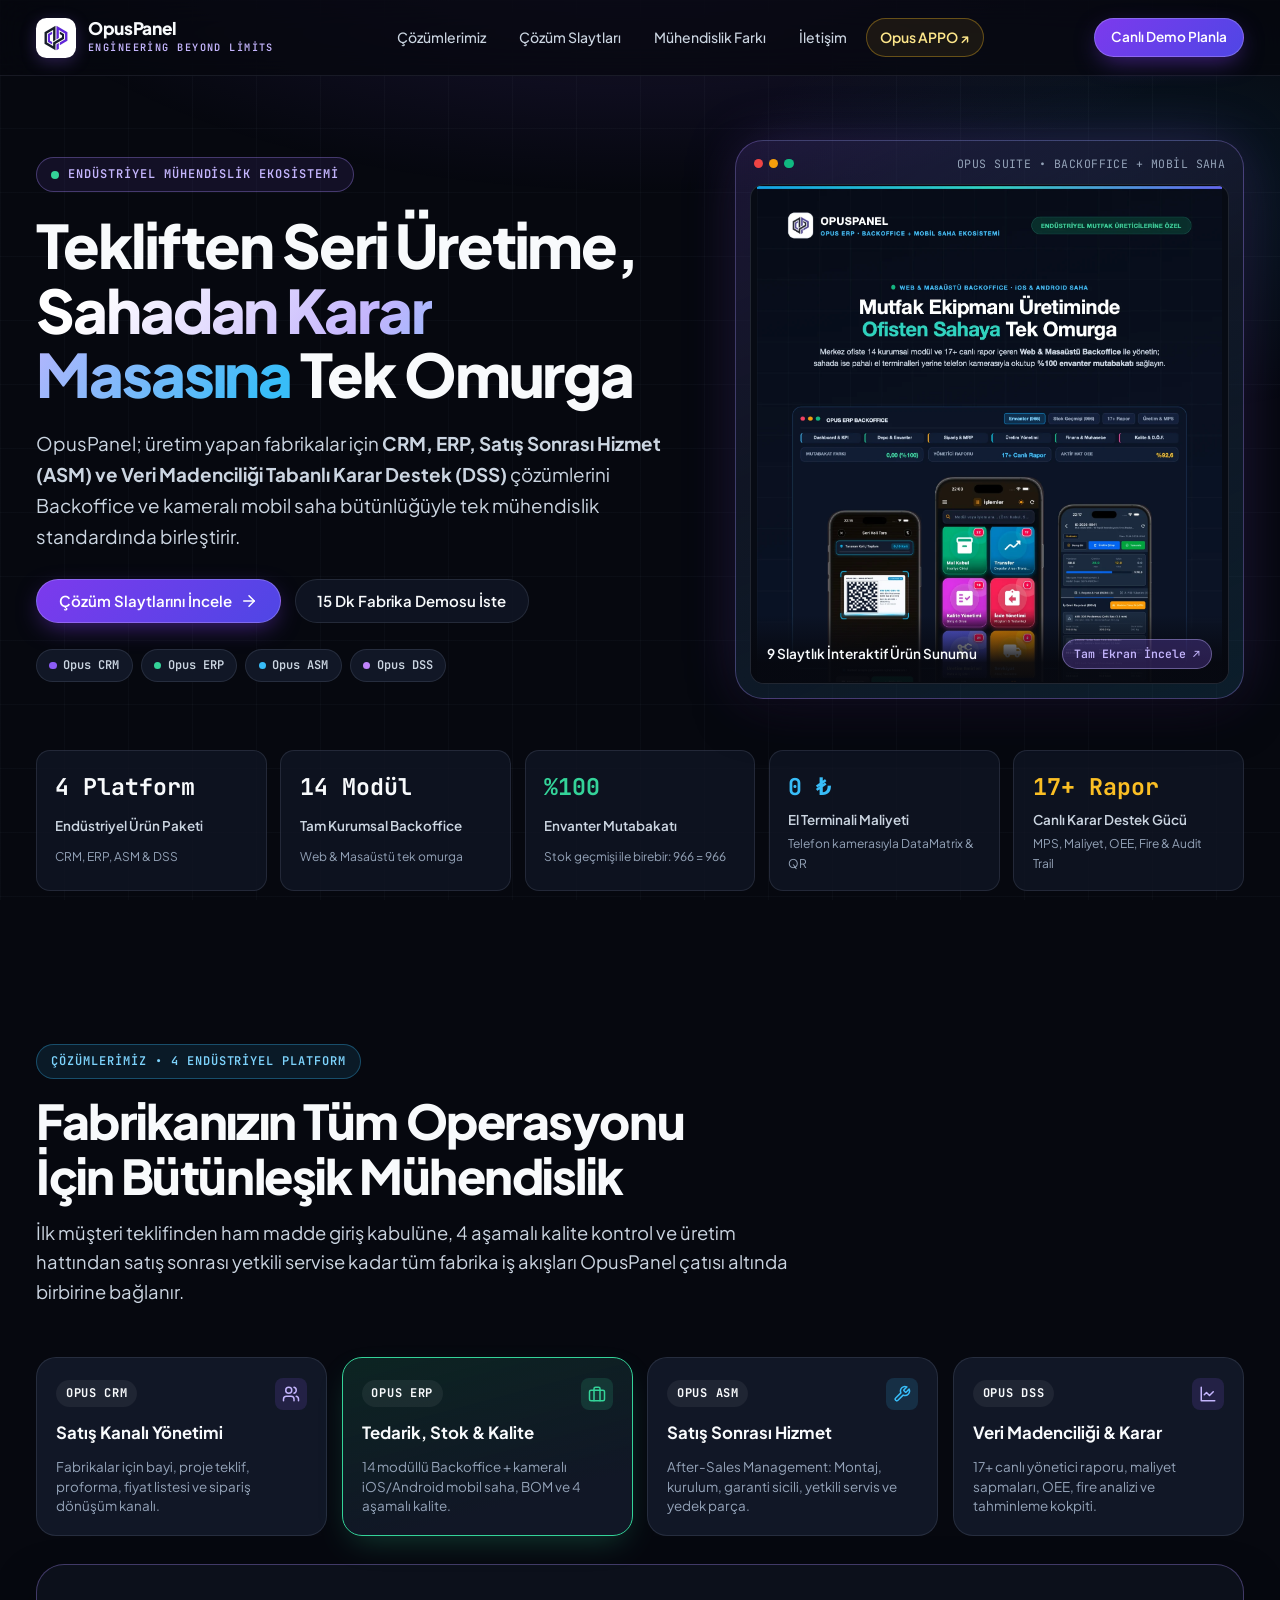
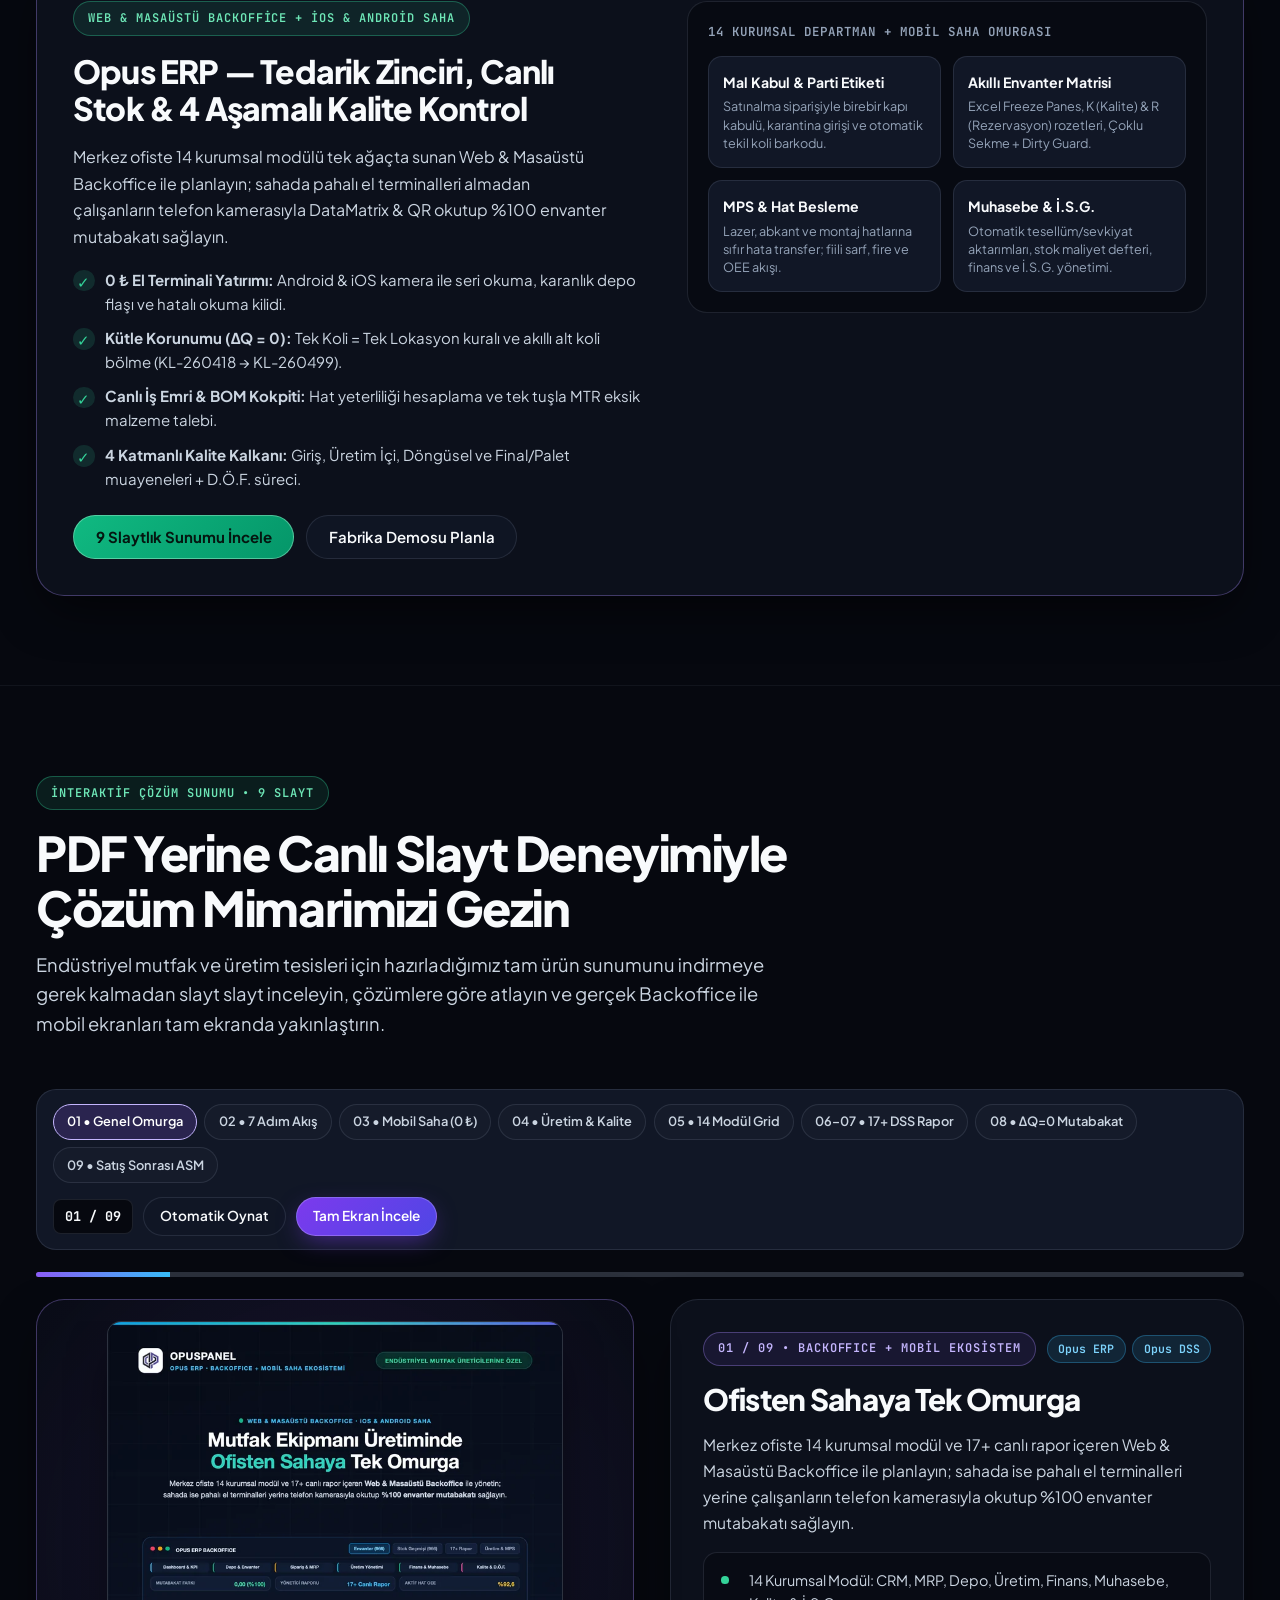
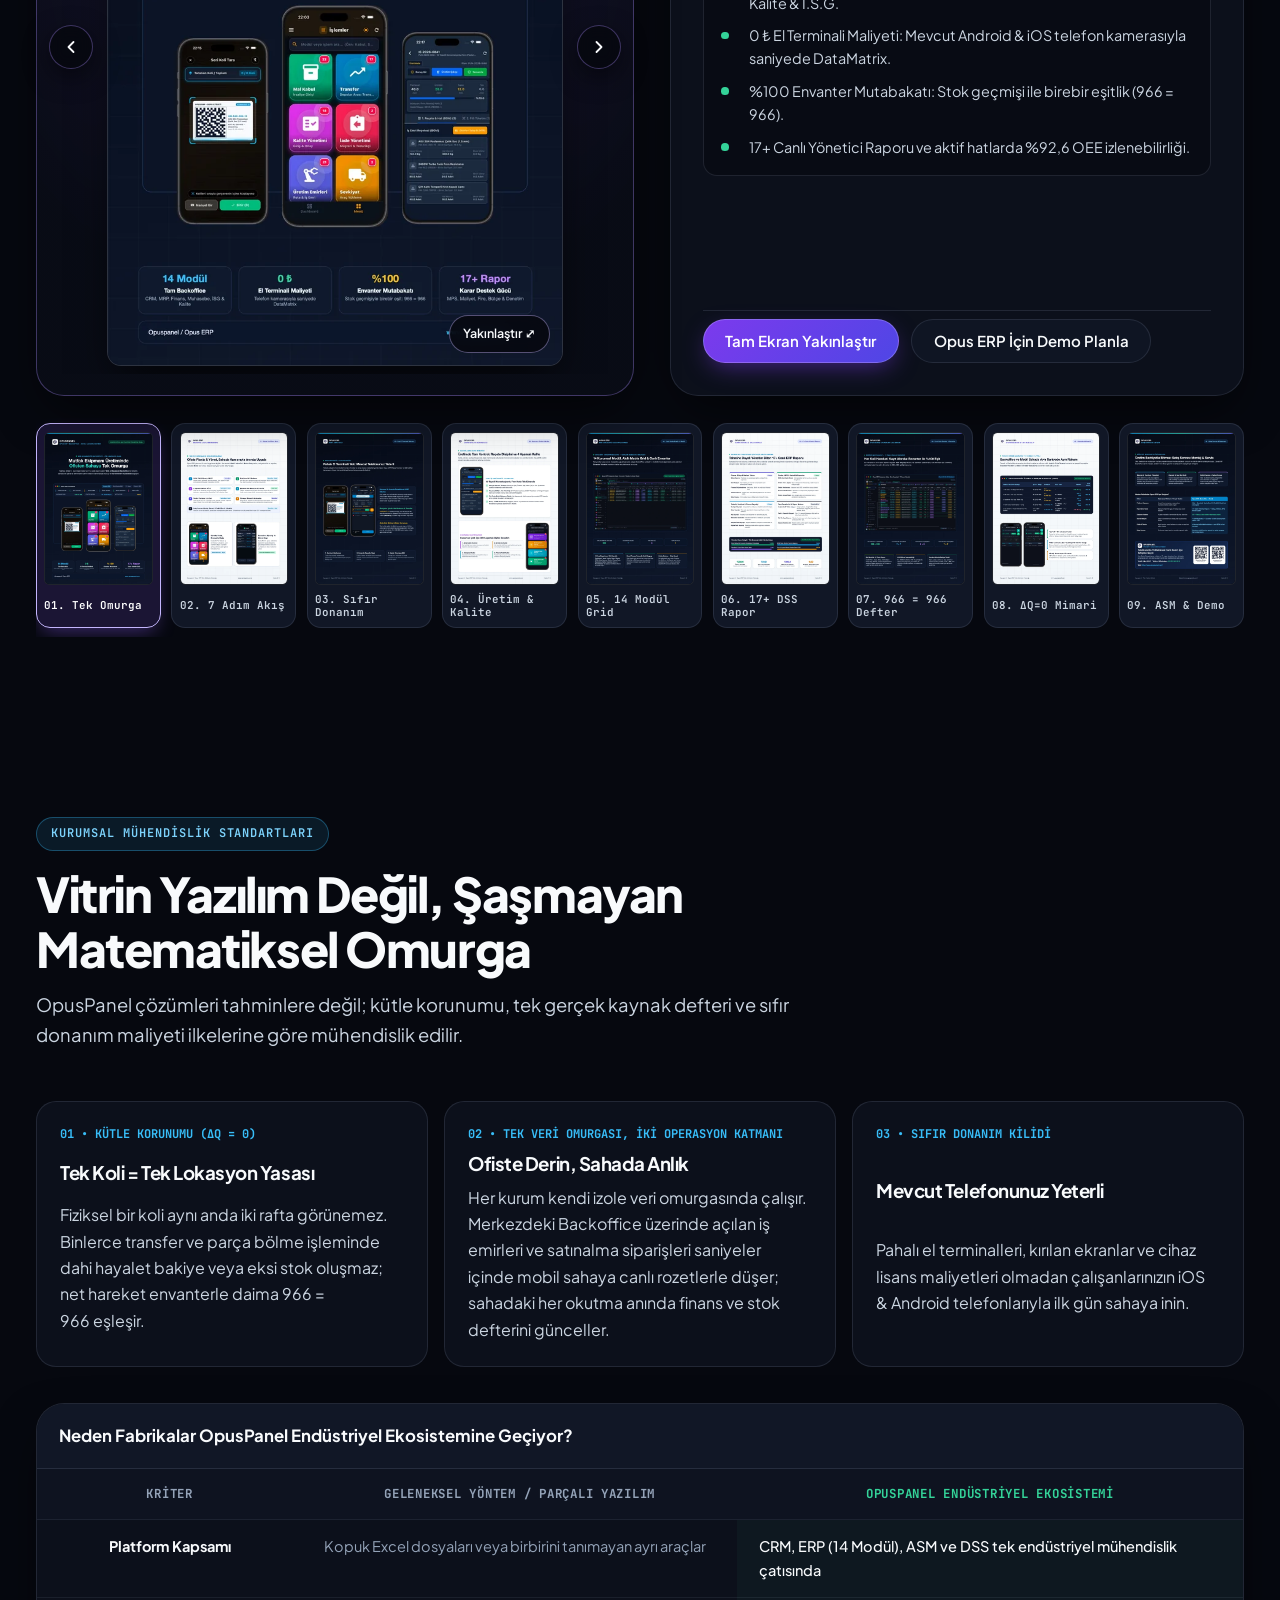
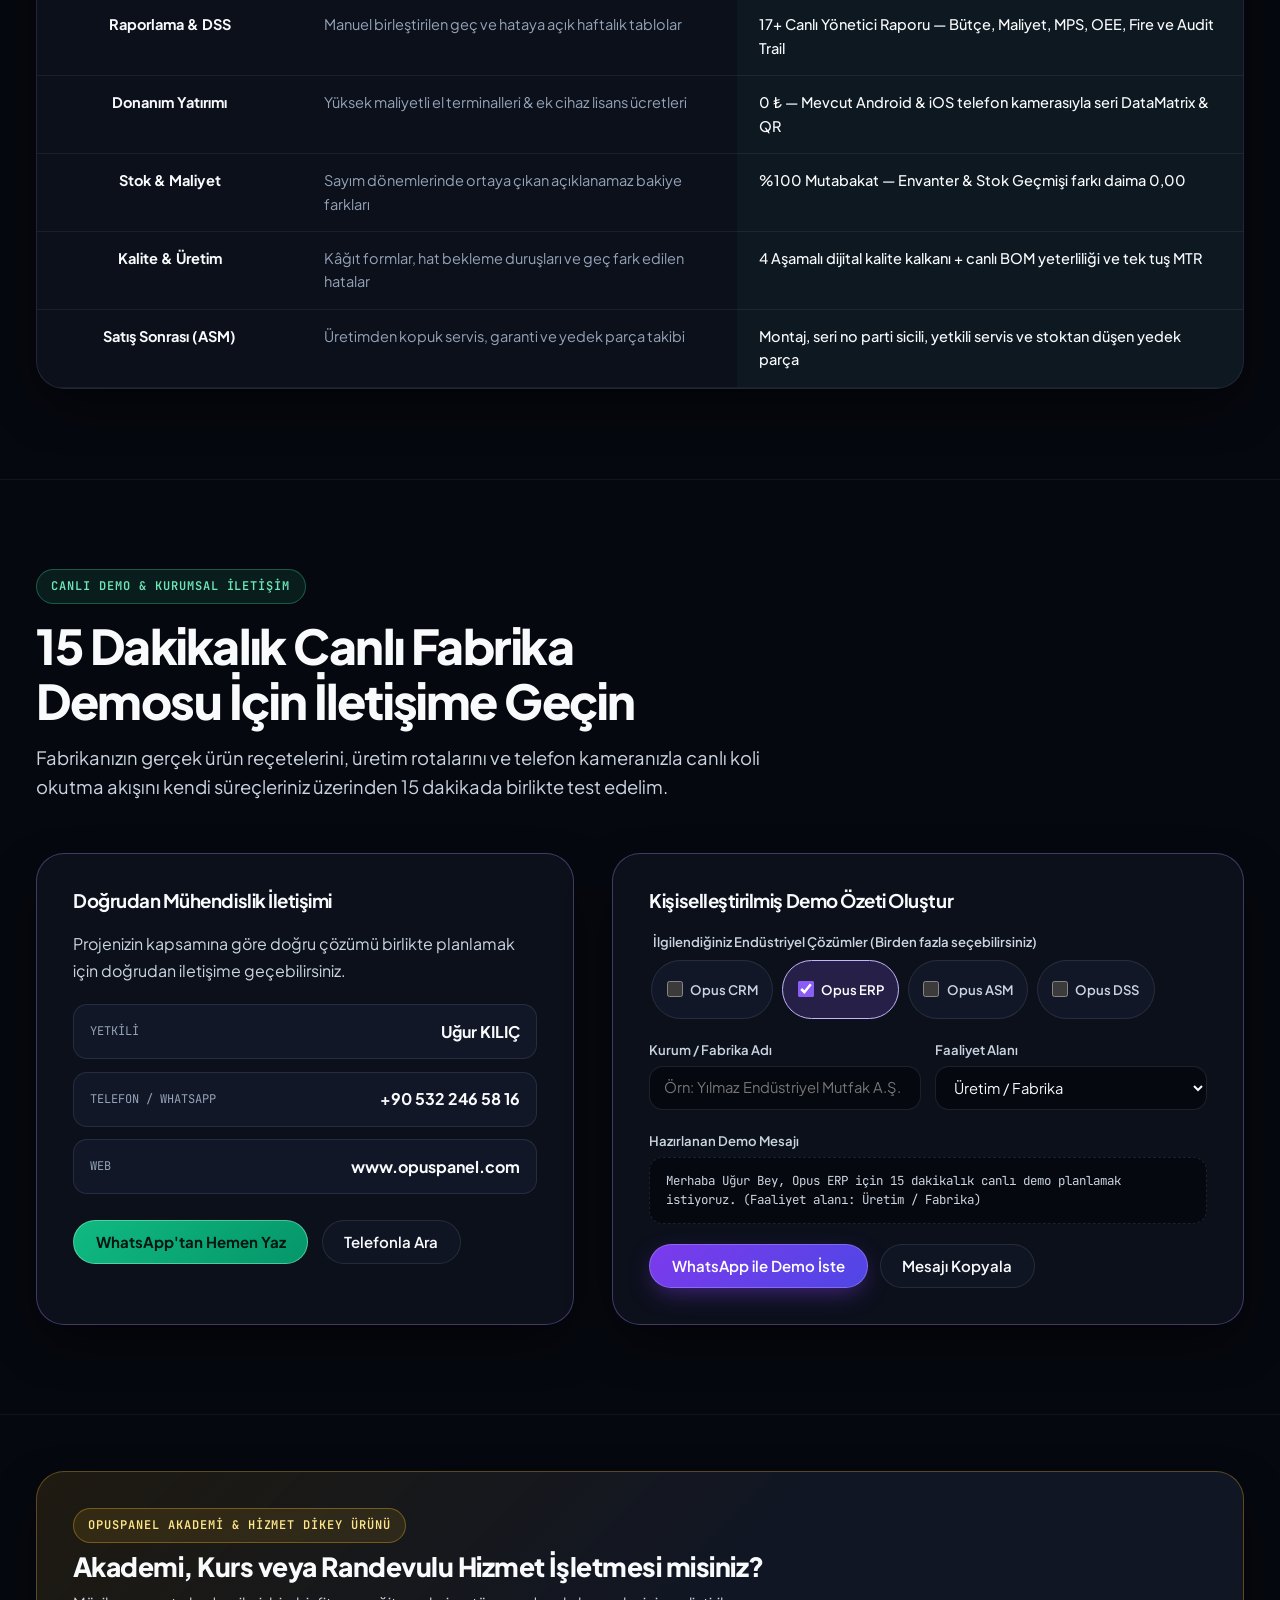
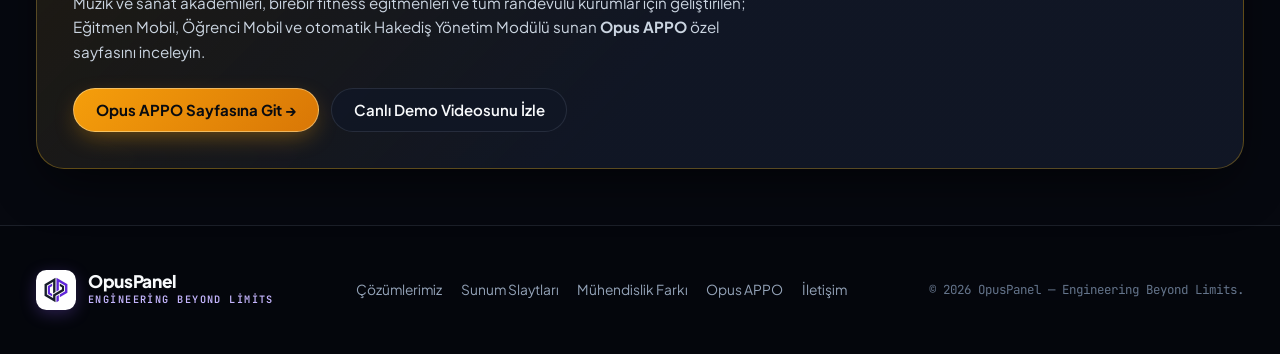
==== commit 7ba893b3: "Split factory ERP and Opus APPO landings, update slogan and architecture copy" ====
--- a/index.html
+++ b/index.html
@@ -3,11 +3,11 @@
 <head>
   <meta charset="UTF-8">
   <meta name="viewport" content="width=device-width, initial-scale=1.0">
-  <title>OpusPanel — Kurumsal Mühendislik, ERP, CRM, DSS &amp; APPO Çözümleri</title>
-  <meta name="description" content="OpusPanel (Over Powered Engineering): Fabrikalar için Opus CRM, Opus ERP, Opus ASM, Opus DSS ve akademi/eğitmenler için Opus APPO akıllı randevu &amp; hakediş platformu.">
+  <title>OpusPanel — Endüstriyel Mühendislik, ERP, CRM, ASM &amp; DSS Çözümleri</title>
+  <meta name="description" content="OpusPanel (Engineering Beyond Limits): Üretim yapan fabrikalar için Opus CRM, Opus ERP, Opus ASM ve veri madenciliği tabanlı Opus DSS kurumsal operasyon platformu.">
   <meta name="theme-color" content="#06080f">
-  <meta property="og:title" content="OpusPanel — Over Powered Engineering">
-  <meta property="og:description" content="Üretimden randevuya, sahadan karar masasına tek kurumsal mühendislik omurgası. Opus CRM, ERP, ASM, DSS ve APPO çözümlerini keşfedin.">
+  <meta property="og:title" content="OpusPanel — Engineering Beyond Limits">
+  <meta property="og:description" content="Tekliften seri üretime, sahadan karar masasına tek veri omurgası. Üretim yapan fabrikalar için Opus CRM, ERP, ASM ve DSS çözümlerini keşfedin.">
   <meta property="og:type" content="website">
   <meta property="og:image" content="/assets/opus-emblem.png">
 
@@ -31,7 +31,7 @@
         </span>
         <span class="brand-copy">
           <span class="brand-name">OpusPanel</span>
-          <span class="brand-tagline">Over Powered Engineering</span>
+          <span class="brand-tagline">Engineering Beyond Limits</span>
         </span>
       </a>
 
@@ -39,9 +39,9 @@
         <ul class="nav-list">
           <li><a href="#cozumler" class="nav-link">Çözümlerimiz</a></li>
           <li><a href="#slayt-sunumu" class="nav-link">Çözüm Slaytları</a></li>
-          <li><a href="#opus-appo" class="nav-link">Opus APPO Demo</a></li>
           <li><a href="#kurumsal-fark" class="nav-link">Mühendislik Farkı</a></li>
           <li><a href="#iletisim" class="nav-link">İletişim</a></li>
+          <li><a href="/appo" class="nav-link nav-link--appo">Opus APPO ↗</a></li>
         </ul>
       </nav>
 
@@ -66,11 +66,11 @@
     </div>
     <nav aria-label="Mobil">
       <ul class="drawer-nav">
-        <li><a href="#cozumler" data-drawer-link>Çözümlerimiz (5 Ürün) <span>→</span></a></li>
+        <li><a href="#cozumler" data-drawer-link>Fabrika Çözümleri (4 Ürün) <span>→</span></a></li>
         <li><a href="#slayt-sunumu" data-drawer-link>İnteraktif Slayt Sunumu <span>→</span></a></li>
-        <li><a href="#opus-appo" data-drawer-link>Opus APPO Demo Videosu <span>→</span></a></li>
         <li><a href="#kurumsal-fark" data-drawer-link>Mühendislik Farkı <span>→</span></a></li>
         <li><a href="#iletisim" data-drawer-link>15 Dk Canlı Demo <span>→</span></a></li>
+        <li><a href="/appo" class="drawer-switch" data-drawer-link>Opus APPO (Akademi &amp; Randevu) <span>↗</span></a></li>
       </ul>
     </nav>
   </dialog>
@@ -83,15 +83,15 @@
           <div class="hero-content">
             <div class="eyebrow">
               <span class="pulse-dot" aria-hidden="true"></span>
-              <span>Kurumsal Mühendislik Ekosistemi</span>
+              <span>Endüstriyel Mühendislik Ekosistemi</span>
             </div>
 
             <h1 class="hero-title">
-              Üretimden Randevuya, <span class="gradient-text">Sahadan Karar Masasına</span> Tek Omurga
+              Tekliften Seri Üretime, <span class="gradient-text">Sahadan Karar Masasına</span> Tek Omurga
             </h1>
 
             <p class="hero-lead">
-              OpusPanel; üretim yapan fabrikalar için <strong>CRM, ERP, Satış Sonrası (ASM) ve Veri Madenciliği Tabanlı Karar Destek (DSS)</strong> çözümlerini, müzik &amp; sanat akademileri ile fitness eğitmenleri için ise <strong>Opus APPO</strong> randevu ve hakediş platformunu tek mühendislik standardında birleştirir.
+              OpusPanel; üretim yapan fabrikalar için <strong>CRM, ERP, Satış Sonrası Hizmet (ASM) ve Veri Madenciliği Tabanlı Karar Destek (DSS)</strong> çözümlerini Backoffice ve kameralı mobil saha bütünlüğüyle tek mühendislik standardında birleştirir.
             </p>
 
             <div class="hero-actions">
@@ -102,15 +102,12 @@
                   <path d="m12 5 7 7-7 7"></path>
                 </svg>
               </a>
-              <a href="#opus-appo" class="btn btn--ghost">
-                <svg width="16" height="16" viewBox="0 0 24 24" fill="currentColor" aria-hidden="true">
-                  <polygon points="6 4 20 12 6 20 6 4"></polygon>
-                </svg>
-                <span>Opus APPO Videosunu İzle</span>
+              <a href="#iletisim" class="btn btn--ghost">
+                <span>15 Dk Fabrika Demosu İste</span>
               </a>
             </div>
 
-            <ul class="hero-solution-pills" aria-label="OpusPanel ürün ailesi kısayolları">
+            <ul class="hero-solution-pills" aria-label="OpusPanel endüstriyel ürün ailesi kısayolları">
               <li>
                 <a href="#cozumler" class="mini-pill" data-jump-solution="crm">
                   <span class="mini-pill-dot" style="background: #8b5cf6;" aria-hidden="true"></span>Opus CRM
@@ -131,11 +128,6 @@
                   <span class="mini-pill-dot" style="background: #c084fc;" aria-hidden="true"></span>Opus DSS
                 </a>
               </li>
-              <li>
-                <a href="#cozumler" class="mini-pill" data-jump-solution="appo">
-                  <span class="mini-pill-dot" style="background: #fbbf24;" aria-hidden="true"></span>Opus APPO
-                </a>
-              </li>
             </ul>
           </div>
 
@@ -171,9 +163,9 @@
         <!-- Verified Telemetry Strip -->
         <ul class="telemetry-strip" aria-label="Öne çıkan platform metrikleri">
           <li class="telemetry-card">
-            <span class="telemetry-val">5 Çözüm</span>
-            <span class="telemetry-label">Uçtan Uca Ürün Ailesi</span>
-            <span class="telemetry-sub">CRM, ERP, ASM, DSS &amp; APPO</span>
+            <span class="telemetry-val">4 Platform</span>
+            <span class="telemetry-label">Endüstriyel Ürün Paketi</span>
+            <span class="telemetry-sub">CRM, ERP, ASM &amp; DSS</span>
           </li>
           <li class="telemetry-card">
             <span class="telemetry-val">14 Modül</span>
@@ -203,15 +195,15 @@
     <section class="section" id="cozumler">
       <div class="container">
         <header class="section-header reveal-on-scroll">
-          <div class="eyebrow eyebrow--cyan">Çözümlerimiz • 5 Uzman Platform</div>
-          <h2 class="section-title">Her Sektörel Operasyon İçin Özel Mühendislik Mimarisi</h2>
+          <div class="eyebrow eyebrow--cyan">Çözümlerimiz • 4 Endüstriyel Platform</div>
+          <h2 class="section-title">Fabrikanızın Tüm Operasyonu İçin Bütünleşik Mühendislik</h2>
           <p class="section-lead">
-            Fabrikanın ilk müşteri teklifinden ham madde kabulüne, üretim hattından satış sonrası yetkili servise; sanat akademilerinden fitness stüdyolarına kadar tüm iş akışları OpusPanel çatısı altında birbirine bağlanır.
+            İlk müşteri teklifinden ham madde giriş kabulüne, 4 aşamalı kalite kontrol ve üretim hattından satış sonrası yetkili servise kadar tüm fabrika iş akışları OpusPanel çatısı altında birbirine bağlanır.
           </p>
         </header>
 
-        <!-- 5 Solution Interactive Selector Tabs -->
-        <div class="solutions-grid" role="tablist" aria-label="OpusPanel Çözüm Ailesi">
+        <!-- 4 Factory Solution Interactive Selector Tabs -->
+        <div class="solutions-grid" role="tablist" aria-label="OpusPanel Endüstriyel Çözüm Ailesi">
           <button type="button" class="solution-tab" role="tab" id="tab-crm" aria-selected="false" aria-controls="panel-crm" data-solution="crm" data-accent="violet">
             <span class="solution-tab-top">
               <span class="solution-code">OPUS CRM</span>
@@ -254,17 +246,6 @@
             </span>
             <span class="solution-tab-title">Veri Madenciliği &amp; Karar</span>
             <span class="solution-tab-desc">17+ canlı yönetici raporu, maliyet sapmaları, OEE, fire analizi ve tahminleme kokpiti.</span>
-          </button>
-
-          <button type="button" class="solution-tab" role="tab" id="tab-appo" aria-selected="false" aria-controls="panel-appo" data-solution="appo" data-accent="amber">
-            <span class="solution-tab-top">
-              <span class="solution-code">OPUS APPO</span>
-              <span class="solution-tab-icon" aria-hidden="true">
-                <svg width="18" height="18" viewBox="0 0 24 24" fill="none" stroke="currentColor" stroke-width="2" stroke-linecap="round" stroke-linejoin="round"><rect x="3" y="4" width="18" height="18" rx="2"/><line x1="16" y1="2" x2="16" y2="6"/><line x1="8" y1="2" x2="8" y2="6"/><line x1="3" y1="10" x2="21" y2="10"/></svg>
-              </span>
-            </span>
-            <span class="solution-tab-title">Randevu &amp; Hakediş</span>
-            <span class="solution-tab-desc">Sanat akademileri, müzik kursları ve fitness eğitmenleri için akıllı takvim &amp; hakediş.</span>
           </button>
         </div>
 
@@ -439,50 +420,6 @@
                 <div class="module-mini">
                   <div class="module-mini-title">Cebirsel Mutabakat Denetimi</div>
                   <div class="module-mini-text">Envanter ile Stok Geçmişi arasındaki farkı sürekli %100 doğrulukta (0,00) izleme.</div>
-                </div>
-              </div>
-            </div>
-          </div>
-        </article>
-
-        <!-- Panel 5: Opus APPO -->
-        <article class="blueprint-panel" role="tabpanel" id="panel-appo" aria-labelledby="tab-appo" hidden>
-          <div class="blueprint-grid">
-            <div class="blueprint-info">
-              <div class="eyebrow eyebrow--amber">Müzik &amp; Sanat Akademileri • Fitness Eğitmenleri • Randevu &amp; Hakediş</div>
-              <h3 class="blueprint-title">Opus APPO — Akıllı Randevu Takibi &amp; Hakediş Yönetim Platformu</h3>
-              <p class="blueprint-summary">
-                Müzik ve sanat akademileri, resim/enstrüman kursları, birebir çalışan fitness eğitmenleri ve tüm randevulu kurumlar için geliştirilen 3'lü senkron platform: Eğitmen Mobil Uygulaması, Öğrenci Mobil Uygulaması ve Yönetici Web Paneli tek gerçek zamanlı takvimde buluşur.
-              </p>
-              <ul class="blueprint-features">
-                <li><span class="check-mark" aria-hidden="true">✓</span><span><strong>Eğitmen Mobil Uygulaması:</strong> Müsait ders saatlerini tek dokunuşla tanımlama ve gelecek tarihlere toplu kopyalama.</span></li>
-                <li><span class="check-mark" aria-hidden="true">✓</span><span><strong>Öğrenci Mobil Uygulaması:</strong> Yeşil müsait gün işaretçileriyle anlık randevu seçimi, ders takibi ve şeffaf onay.</span></li>
-                <li><span class="check-mark" aria-hidden="true">✓</span><span><strong>Hakediş Yönetim Modülü:</strong> Gerçekleşen dersler, manuel check-in ve tamamlama durumlarına göre otomatik eğitmen hakediş takibi.</span></li>
-                <li><span class="check-mark" aria-hidden="true">✓</span><span><strong>Kurumsal Mail &amp; QR Bildirimi:</strong> Randevu anında kurum logosu, harita konumu ve QR kodlu otomatik bilgilendirme.</span></li>
-              </ul>
-              <div class="blueprint-actions">
-                <a href="#opus-appo" class="btn btn--amber">Canlı Demo Videosunu İzle (02:11)</a>
-                <a href="#iletisim" class="btn btn--ghost" data-select-demo="Opus APPO">Akademi / Stüdyo Demosu İste</a>
-              </div>
-            </div>
-            <div class="blueprint-modules-box">
-              <div class="blueprint-modules-heading">Taksim Sanat Canlı Projesinde Kanıtlanan Modüller</div>
-              <div class="module-cards">
-                <div class="module-mini">
-                  <div class="module-mini-title">Randevu Takvimi &amp; Zaman Akışı</div>
-                  <div class="module-mini-text">Aylık doluluk oranı, eğitmen/saat bazlı Gantt çizelgesi ve anlık durum filtreleme.</div>
-                </div>
-                <div class="module-mini">
-                  <div class="module-mini-title">Hakediş Takibi &amp; Raporlar</div>
-                  <div class="module-mini-text">Tamamlanan ve onaylı ders saatleri üzerinden hatasız eğitmen/salon hakediş hesaplama.</div>
-                </div>
-                <div class="module-mini">
-                  <div class="module-mini-title">Demo Talepleri &amp; Öğrenci İlerleme</div>
-                  <div class="module-mini-text">Yeni kayıt demo ders talepleri, öğrenci gelişim notları ve branş/eğitim planlama.</div>
-                </div>
-                <div class="module-mini">
-                  <div class="module-mini-title">QR Kodlu Otomatik Bildirim</div>
-                  <div class="module-mini-text">Kurum markalı e-posta şablonu, tek tık konum linki ve mobil check-in doğrulama QR'ı.</div>
                 </div>
               </div>
             </div>
@@ -692,99 +629,6 @@
       </div>
     </dialog>
 
-    <!-- Opus APPO Video Showcase (Taksim Sanat Demo) -->
-    <section class="section" id="opus-appo">
-      <div class="container">
-        <header class="section-header reveal-on-scroll">
-          <div class="eyebrow eyebrow--amber">Opus APPO • Canlı Demo Videosu</div>
-          <h2 class="section-title">Akademiler, Eğitmenler &amp; Stüdyolar İçin Akıllı Randevu ve Hakediş</h2>
-          <p class="section-lead">
-            Özel Taksim Sanat Müzik ve Resim Kursu canlı projesinde çalışan Opus APPO; müzik ve sanat akademileri, birebir fitness eğitmenleri ve randevulu hizmet veren tüm kurumlar için Eğitmen Mobil, Öğrenci Mobil, Yönetici Paneli ve Hakediş Modülünü tek sistemde sunar.
-          </p>
-        </header>
-
-        <div class="appo-showcase">
-          <div class="video-shell">
-            <div class="video-inner">
-              <video
-                id="appoVideo"
-                controls
-                playsinline
-                preload="none"
-                width="1920"
-                height="1080"
-                poster="/assets/appo-demo-poster.webp"
-              >
-                <source src="/videos/OpusPanelDemo.mp4" type="video/mp4">
-                Tarayıcınız video etiketini desteklemiyor. <a href="/videos/OpusPanelDemo.mp4">Demo videosunu buradan açabilirsiniz.</a>
-              </video>
-            </div>
-          </div>
-
-          <aside class="chapters-panel" aria-label="Video sahne bölümleri">
-            <div class="blueprint-modules-heading">Video Bölümlerine Hızlı Atla</div>
-            <div class="chapters-list">
-              <button type="button" class="chapter-btn" data-seek="10" aria-pressed="false">
-                <span class="chapter-time">00:10</span>
-                <span>
-                  <span class="chapter-title">3'lü Senkron Ekosistem</span>
-                  <span class="chapter-sub">Eğitmen Mobil, Yönetici Web &amp; Öğrenci Mobil yan yana</span>
-                </span>
-              </button>
-              <button type="button" class="chapter-btn" data-seek="26" aria-pressed="false">
-                <span class="chapter-time">00:26</span>
-                <span>
-                  <span class="chapter-title">Eğitmen Müsaitlik &amp; Kopyalama</span>
-                  <span class="chapter-sub">Saat seçimi ve gelecek günlere (+2 gün) kopyalama</span>
-                </span>
-              </button>
-              <button type="button" class="chapter-btn" data-seek="50" aria-pressed="false">
-                <span class="chapter-time">00:50</span>
-                <span>
-                  <span class="chapter-title">Öğrenci Mobil Randevu Akışı</span>
-                  <span class="chapter-sub">Yeşil müsait gün işaretçileri ile anlık ders ayırma</span>
-                </span>
-              </button>
-              <button type="button" class="chapter-btn" data-seek="72" aria-pressed="false">
-                <span class="chapter-time">01:12</span>
-                <span>
-                  <span class="chapter-title">Yönetici Takvimi &amp; Check-In</span>
-                  <span class="chapter-sub">Doluluk oranı, eğitmen/saat zaman çizelgesi ve hakediş izi</span>
-                </span>
-              </button>
-              <button type="button" class="chapter-btn" data-seek="96" aria-pressed="false">
-                <span class="chapter-time">01:36</span>
-                <span>
-                  <span class="chapter-title">Otomatik Mail &amp; QR Bildirimi</span>
-                  <span class="chapter-sub">Kurum logosu, konum linki ve doğrulama QR kodu</span>
-                </span>
-              </button>
-            </div>
-            <a href="/demovideo" class="btn btn--ghost btn--sm">Tam Sayfa Video Görünümüne Git ↗</a>
-          </aside>
-        </div>
-
-        <ul class="appo-pillars" aria-label="Opus APPO kullanım alanları">
-          <li class="pillar-card">
-            <h3>Müzik &amp; Sanat Akademileri</h3>
-            <p>Şan, enstrüman, resim ve atölye branşlarında derslik/eğitmen çakışmasını önleyen planlama, demo talepleri ve öğrenci ilerleme takibi.</p>
-          </li>
-          <li class="pillar-card">
-            <h3>Fitness Eğitmenleri &amp; Stüdyolar</h3>
-            <p>Personal trainer ve stüdyo seansları için saatlik müsaitlik kopyalama, mobil check-in ve üye randevu disiplini.</p>
-          </li>
-          <li class="pillar-card">
-            <h3>Genel Randevu Takip Sistemi</h3>
-            <p>Danışmanlık, klinik veya özel kurs yapılarında tüm şubelerin doluluk oranını ve günlük takvim akışını tek kokpitten izleme.</p>
-          </li>
-          <li class="pillar-card">
-            <h3>Hakediş Yönetim Modülü</h3>
-            <p>Gerçekleşen ve tamamlanan ders/seans saatleri üzerinden otomatik hesaplanan şeffaf eğitmen ve kurum hakediş raporları.</p>
-          </li>
-        </ul>
-      </div>
-    </section>
-
     <!-- Kurumsal Mühendislik Farkı & Karşılaştırma -->
     <section class="section" id="kurumsal-fark">
       <div class="container">
@@ -803,9 +647,9 @@
             <p class="blueprint-summary">Fiziksel bir koli aynı anda iki rafta görünemez. Binlerce transfer ve parça bölme işleminde dahi hayalet bakiye veya eksi stok oluşmaz; net hareket envanterle daima 966 = 966 eşleşir.</p>
           </li>
           <li class="principle-card">
-            <span class="principle-badge">02 • ÇİFT KATMANLI TEK VERİTABANI</span>
+            <span class="principle-badge">02 • TEK VERİ OMURGASI, İKİ OPERASYON KATMANI</span>
             <h3>Ofiste Derin, Sahada Anlık</h3>
-            <p class="blueprint-summary">Backoffice üzerinde açılan iş emirleri ve satınalma siparişleri saniyeler içinde mobil sahaya canlı rozetlerle düşer; sahadaki her okutma anında finans ve stok defterini günceller.</p>
+            <p class="blueprint-summary">Her kurum kendi izole veri omurgasında çalışır. Merkezdeki Backoffice üzerinde açılan iş emirleri ve satınalma siparişleri saniyeler içinde mobil sahaya canlı rozetlerle düşer; sahadaki her okutma anında finans ve stok defterini günceller.</p>
           </li>
           <li class="principle-card">
             <span class="principle-badge">03 • SIFIR DONANIM KİLİDİ</span>
@@ -816,19 +660,19 @@
 
         <div class="table-wrap">
           <table class="compare-table">
-            <caption>Neden Fabrikalar ve Akademiler OpusPanel Ekosistemine Geçiyor?</caption>
+            <caption>Neden Fabrikalar OpusPanel Endüstriyel Ekosistemine Geçiyor?</caption>
             <thead>
               <tr>
                 <th scope="col">Kriter</th>
                 <th scope="col">Geleneksel Yöntem / Parçalı Yazılım</th>
-                <th scope="col" class="col-opus">OpusPanel Ekosistemi</th>
+                <th scope="col" class="col-opus">OpusPanel Endüstriyel Ekosistemi</th>
               </tr>
             </thead>
             <tbody>
               <tr>
                 <th scope="row">Platform Kapsamı</th>
                 <td class="cell-legacy">Kopuk Excel dosyaları veya birbirini tanımayan ayrı araçlar</td>
-                <td class="cell-opus">CRM, ERP (14 Modül), ASM, DSS ve APPO tek kurumsal mühendislik çatısında</td>
+                <td class="cell-opus">CRM, ERP (14 Modül), ASM ve DSS tek endüstriyel mühendislik çatısında</td>
               </tr>
               <tr>
                 <th scope="row">Raporlama &amp; DSS</th>
@@ -855,11 +699,6 @@
                 <td class="cell-legacy">Üretimden kopuk servis, garanti ve yedek parça takibi</td>
                 <td class="cell-opus">Montaj, seri no parti sicili, yetkili servis ve stoktan düşen yedek parça</td>
               </tr>
-              <tr>
-                <th scope="row">Randevu &amp; Hakediş (APPO)</th>
-                <td class="cell-legacy">WhatsApp mesajlarıyla yönetilen çakışmalı ders ve manuel hesaplar</td>
-                <td class="cell-opus">Eğitmen + Öğrenci + Yönetici 3'lü senkron takvim, QR mail &amp; otomatik hakediş</td>
-              </tr>
             </tbody>
           </table>
         </div>
@@ -871,9 +710,9 @@
       <div class="container">
         <header class="section-header reveal-on-scroll">
           <div class="eyebrow eyebrow--emerald">Canlı Demo &amp; Kurumsal İletişim</div>
-          <h2 class="section-title">15 Dakikalık Canlı Demo İçin Doğrudan İletişime Geçin</h2>
+          <h2 class="section-title">15 Dakikalık Canlı Fabrika Demosu İçin İletişime Geçin</h2>
           <p class="section-lead">
-            İster fabrikanızın ürün reçeteleri ve telefon kameranızla canlı koli okutma akışını, ister akademiniz için Opus APPO randevu &amp; hakediş yapısını kendi verilerinizle test edelim.
+            Fabrikanızın gerçek ürün reçetelerini, üretim rotalarını ve telefon kameranızla canlı koli okutma akışını kendi süreçleriniz üzerinden 15 dakikada birlikte test edelim.
           </p>
         </header>
 
@@ -903,32 +742,30 @@
             </div>
           </div>
 
-          <form class="planner-card" id="demoPlannerForm" novalidate>
+          <form class="planner-card" id="demoPlannerForm" data-default-product="Opus ERP" novalidate>
             <h3>Kişiselleştirilmiş Demo Özeti Oluştur</h3>
 
             <fieldset class="field" style="border: 0; padding: 0;">
-              <legend style="font-size: 0.82rem; font-weight: 600; color: var(--ink-secondary); margin-block-end: 0.45rem;">İlgilendiğiniz Çözümler (Birden fazla seçebilirsiniz)</legend>
+              <legend style="font-size: 0.82rem; font-weight: 600; color: var(--ink-secondary); margin-block-end: 0.45rem;">İlgilendiğiniz Endüstriyel Çözümler (Birden fazla seçebilirsiniz)</legend>
               <div class="checkbox-pills" id="solutionCheckboxes">
                 <label class="check-pill"><input type="checkbox" name="solutions" value="Opus CRM">Opus CRM</label>
                 <label class="check-pill"><input type="checkbox" name="solutions" value="Opus ERP" checked>Opus ERP</label>
                 <label class="check-pill"><input type="checkbox" name="solutions" value="Opus ASM">Opus ASM</label>
                 <label class="check-pill"><input type="checkbox" name="solutions" value="Opus DSS">Opus DSS</label>
-                <label class="check-pill"><input type="checkbox" name="solutions" value="Opus APPO">Opus APPO</label>
               </div>
             </fieldset>
 
             <div class="form-row">
               <div class="field">
-                <label for="companyName">Kurum / Fabrika / Akademi Adı</label>
-                <input type="text" id="companyName" name="companyName" autocomplete="organization" placeholder="Örn: Yılmaz Endüstri veya Sanat Akademisi">
+                <label for="companyName">Kurum / Fabrika Adı</label>
+                <input type="text" id="companyName" name="companyName" autocomplete="organization" placeholder="Örn: Yılmaz Endüstriyel Mutfak A.Ş.">
               </div>
               <div class="field">
                 <label for="sectorType">Faaliyet Alanı</label>
                 <select id="sectorType" name="sectorType">
                   <option value="Üretim / Fabrika">Üretim / Fabrika</option>
                   <option value="Endüstriyel Mutfak / Makine">Endüstriyel Mutfak / Makine</option>
-                  <option value="Müzik &amp; Sanat Akademisi / Kurs">Müzik &amp; Sanat Akademisi / Kurs</option>
-                  <option value="Fitness Stüdyosu / Eğitmen">Fitness Stüdyosu / Eğitmen</option>
+                  <option value="Metal, Sac &amp; Yan Sanayi">Metal, Sac &amp; Yan Sanayi</option>
                   <option value="Satış Sonrası Servis / Bayi Ağı">Satış Sonrası Servis / Bayi Ağı</option>
                 </select>
               </div>
@@ -947,6 +784,25 @@
               <span class="copy-status" id="copyStatus" aria-live="polite"></span>
             </div>
           </form>
+        </div>
+      </div>
+    </section>
+
+    <!-- Other Vertical Bridge: Opus APPO -->
+    <section class="section vertical-bridge" aria-label="Opus APPO Akademi ve Randevu Çözümü">
+      <div class="container">
+        <div class="bridge-card bridge-card--amber">
+          <div class="bridge-copy">
+            <div class="eyebrow eyebrow--amber">OpusPanel Akademi &amp; Hizmet Dikey Ürünü</div>
+            <h2>Akademi, Kurs veya Randevulu Hizmet İşletmesi misiniz?</h2>
+            <p>
+              Müzik ve sanat akademileri, birebir fitness eğitmenleri ve tüm randevulu kurumlar için geliştirilen; Eğitmen Mobil, Öğrenci Mobil ve otomatik Hakediş Yönetim Modülü sunan <strong>Opus APPO</strong> özel sayfasını inceleyin.
+            </p>
+          </div>
+          <div class="bridge-actions">
+            <a href="/appo" class="btn btn--amber">Opus APPO Sayfasına Git →</a>
+            <a href="/appo#video-demo" class="btn btn--ghost">Canlı Demo Videosunu İzle</a>
+          </div>
         </div>
       </div>
     </section>
@@ -961,7 +817,7 @@
           </span>
           <span class="brand-copy">
             <span class="brand-name">OpusPanel</span>
-            <span class="brand-tagline">Over Powered Engineering</span>
+            <span class="brand-tagline">Engineering Beyond Limits</span>
           </span>
         </a>
 
@@ -969,13 +825,13 @@
           <ul class="footer-links">
             <li><a href="#cozumler">Çözümlerimiz</a></li>
             <li><a href="#slayt-sunumu">Sunum Slaytları</a></li>
-            <li><a href="#opus-appo">Opus APPO</a></li>
-            <li><a href="/demovideo">Demo Sayfası</a></li>
+            <li><a href="#kurumsal-fark">Mühendislik Farkı</a></li>
+            <li><a href="/appo">Opus APPO</a></li>
             <li><a href="#iletisim">İletişim</a></li>
           </ul>
         </nav>
 
-        <p class="footer-copy">© 2026 OpusPanel — Tüm Hakları Saklıdır.</p>
+        <p class="footer-copy">© 2026 OpusPanel — Engineering Beyond Limits.</p>
       </div>
     </div>
   </footer>
--- a/styles.css
+++ b/styles.css
@@ -1872,6 +1872,117 @@
     font-family: var(--font-mono);
     font-size: 0.78rem;
     color: var(--ink-faint);
+  }
+
+  /* Vertical Switchers & Corporate Bridge Cards (Fabrika <-> Opus APPO) */
+  .gradient-text--amber {
+    background: linear-gradient(125deg var(--in-oklch), #ffffff 10%, #fde68a 52%, #f59e0b 95%);
+    -webkit-background-clip: text;
+    background-clip: text;
+    color: transparent;
+  }
+
+  .nav-link--appo {
+    border: 1px solid rgba(251, 191, 36, 0.34);
+    background: rgba(251, 191, 36, 0.08);
+    color: #fde68a;
+    font-weight: 600;
+  }
+
+  .nav-link--appo:hover {
+    border-color: var(--opus-amber);
+    background: rgba(251, 191, 36, 0.16);
+    color: #ffffff;
+  }
+
+  .nav-link--erp {
+    border: 1px solid rgba(167, 139, 250, 0.36);
+    background: rgba(139, 92, 246, 0.1);
+    color: var(--opus-violet-bright);
+    font-weight: 600;
+  }
+
+  .nav-link--erp:hover {
+    border-color: var(--opus-violet-bright);
+    background: rgba(139, 92, 246, 0.2);
+    color: #ffffff;
+  }
+
+  .drawer-switch {
+    margin-block-start: 0.65rem;
+    border: 1px solid rgba(251, 191, 36, 0.36) !important;
+    background: rgba(251, 191, 36, 0.1);
+    color: #fde68a;
+    font-weight: 700;
+  }
+
+  .drawer-switch--erp {
+    border-color: rgba(167, 139, 250, 0.4) !important;
+    background: rgba(139, 92, 246, 0.12);
+    color: var(--opus-violet-bright);
+  }
+
+  .hero-frame--amber {
+    background: linear-gradient(155deg var(--in-oklab), rgba(251, 191, 36, 0.18), rgba(17, 23, 38, 0.94) 50%, rgba(139, 92, 246, 0.14));
+    border-color: rgba(251, 191, 36, 0.36);
+    box-shadow: var(--shadow-card), var(--shadow-glow-amber);
+  }
+
+  .hero-slide-overlay-tag--amber {
+    background: rgba(251, 191, 36, 0.22);
+    border-color: rgba(251, 191, 36, 0.48);
+    color: #fde68a;
+  }
+
+  .vertical-bridge {
+    padding-block: clamp(2.25rem, 4.5vw, 3.5rem);
+  }
+
+  .bridge-card {
+    display: flex;
+    flex-wrap: wrap;
+    align-items: center;
+    justify-content: space-between;
+    gap: 1.5rem;
+    padding: clamp(1.5rem, 3vw, 2.25rem);
+    border-radius: var(--radius-xl);
+    border: 1px solid var(--border-subtle);
+    background: var(--bg-elevated);
+    box-shadow: var(--shadow-card);
+  }
+
+  .bridge-card--amber {
+    background: linear-gradient(135deg var(--in-oklab), rgba(251, 191, 36, 0.1), rgba(17, 23, 38, 0.96) 55%);
+    border-color: rgba(251, 191, 36, 0.3);
+  }
+
+  .bridge-card--violet {
+    background: linear-gradient(135deg var(--in-oklab), rgba(139, 92, 246, 0.14), rgba(17, 23, 38, 0.96) 55%);
+    border-color: rgba(167, 139, 250, 0.34);
+  }
+
+  .bridge-copy {
+    display: grid;
+    gap: 0.55rem;
+    max-inline-size: 44rem;
+  }
+
+  .bridge-copy h2 {
+    font-size: clamp(1.25rem, 1rem + 1vw, 1.65rem);
+    font-weight: 800;
+    letter-spacing: -0.02em;
+  }
+
+  .bridge-copy p {
+    color: var(--ink-secondary);
+    font-size: 0.95rem;
+  }
+
+  .bridge-actions {
+    display: flex;
+    flex-wrap: wrap;
+    gap: 0.75rem;
+    align-items: center;
   }
 }
 
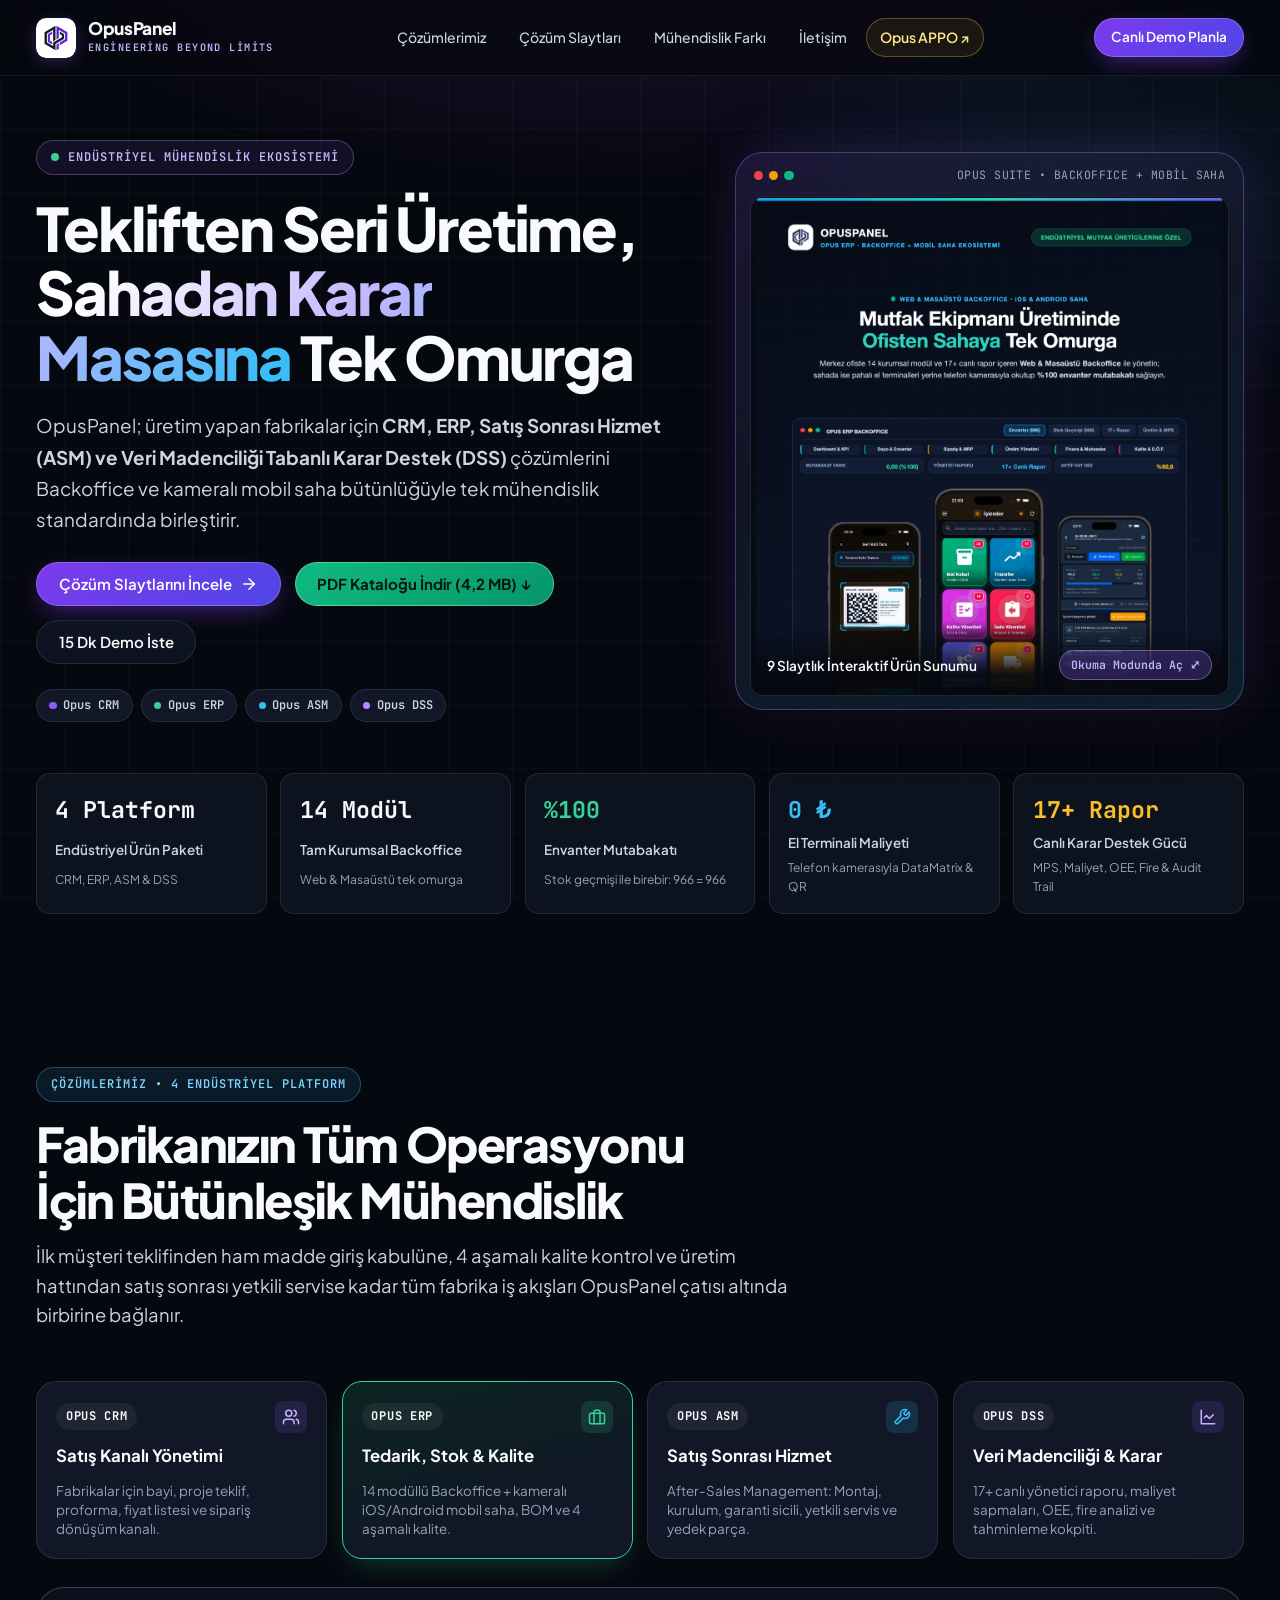
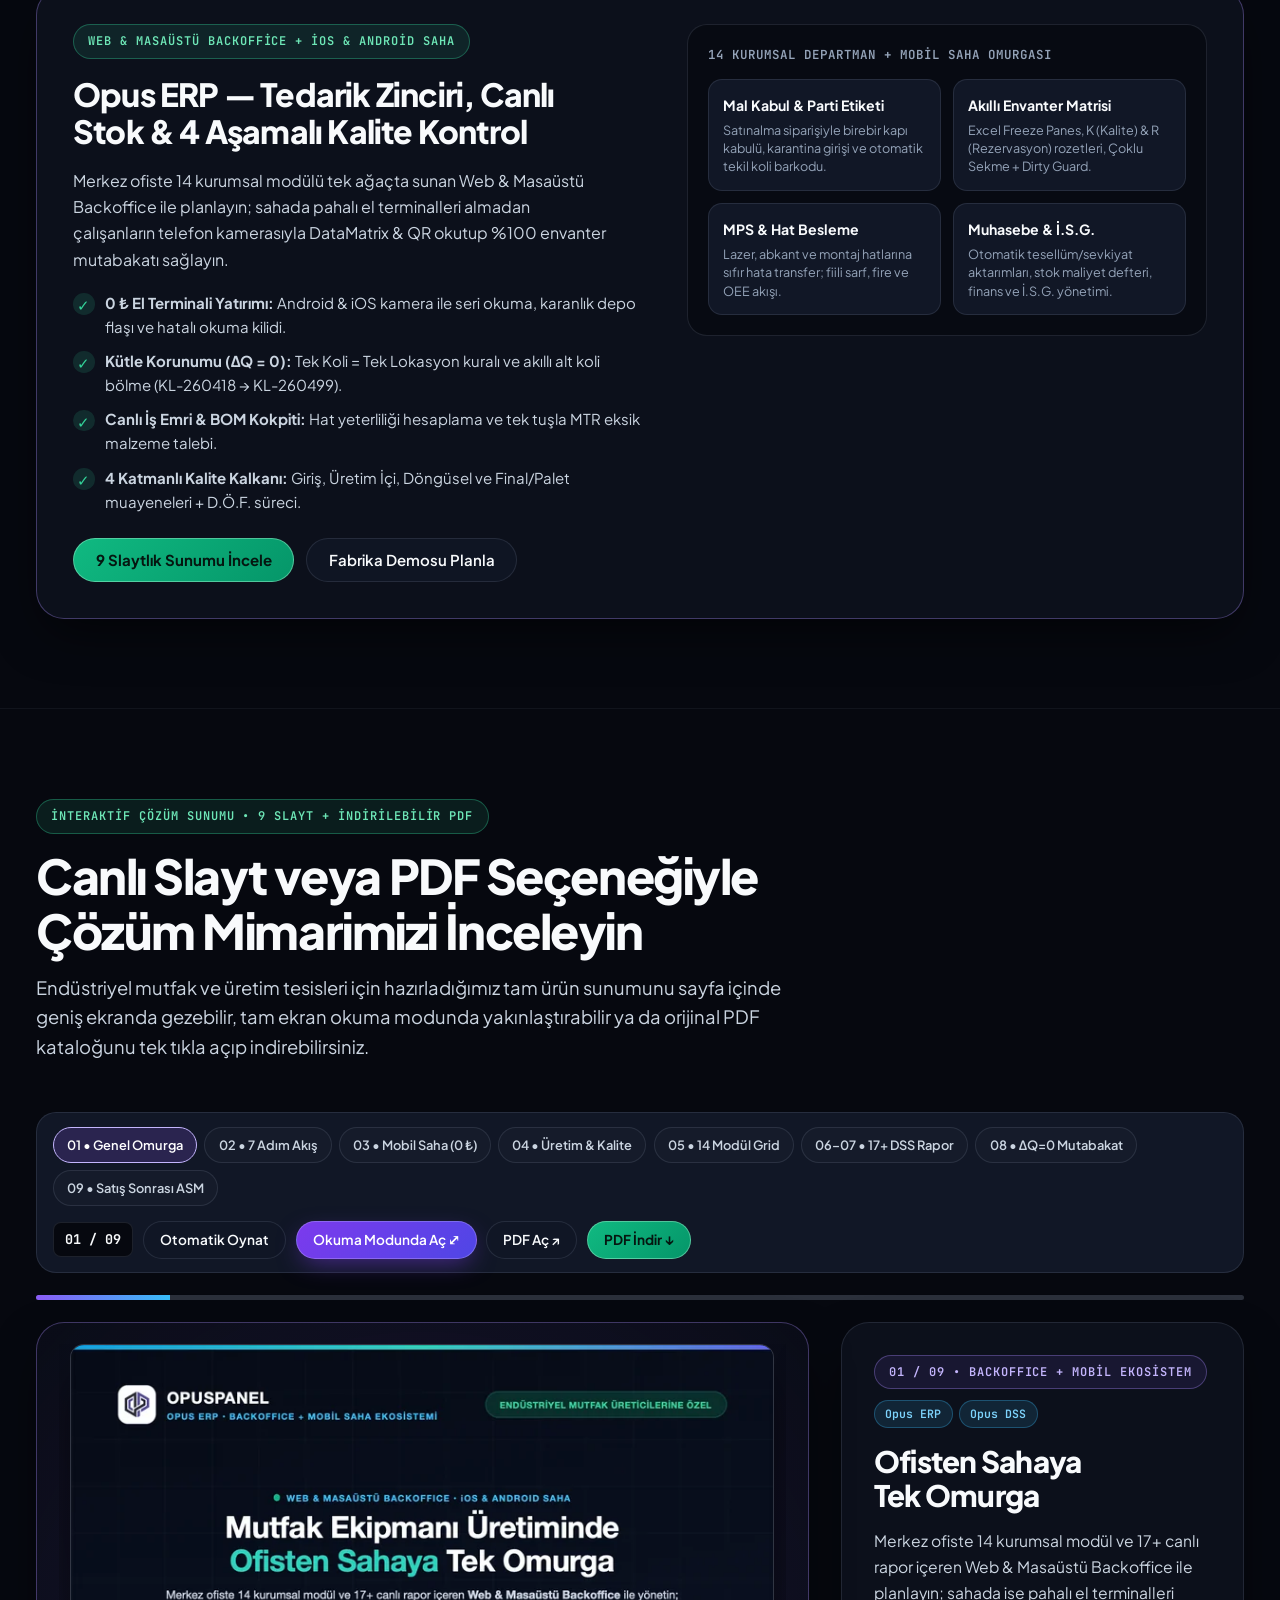
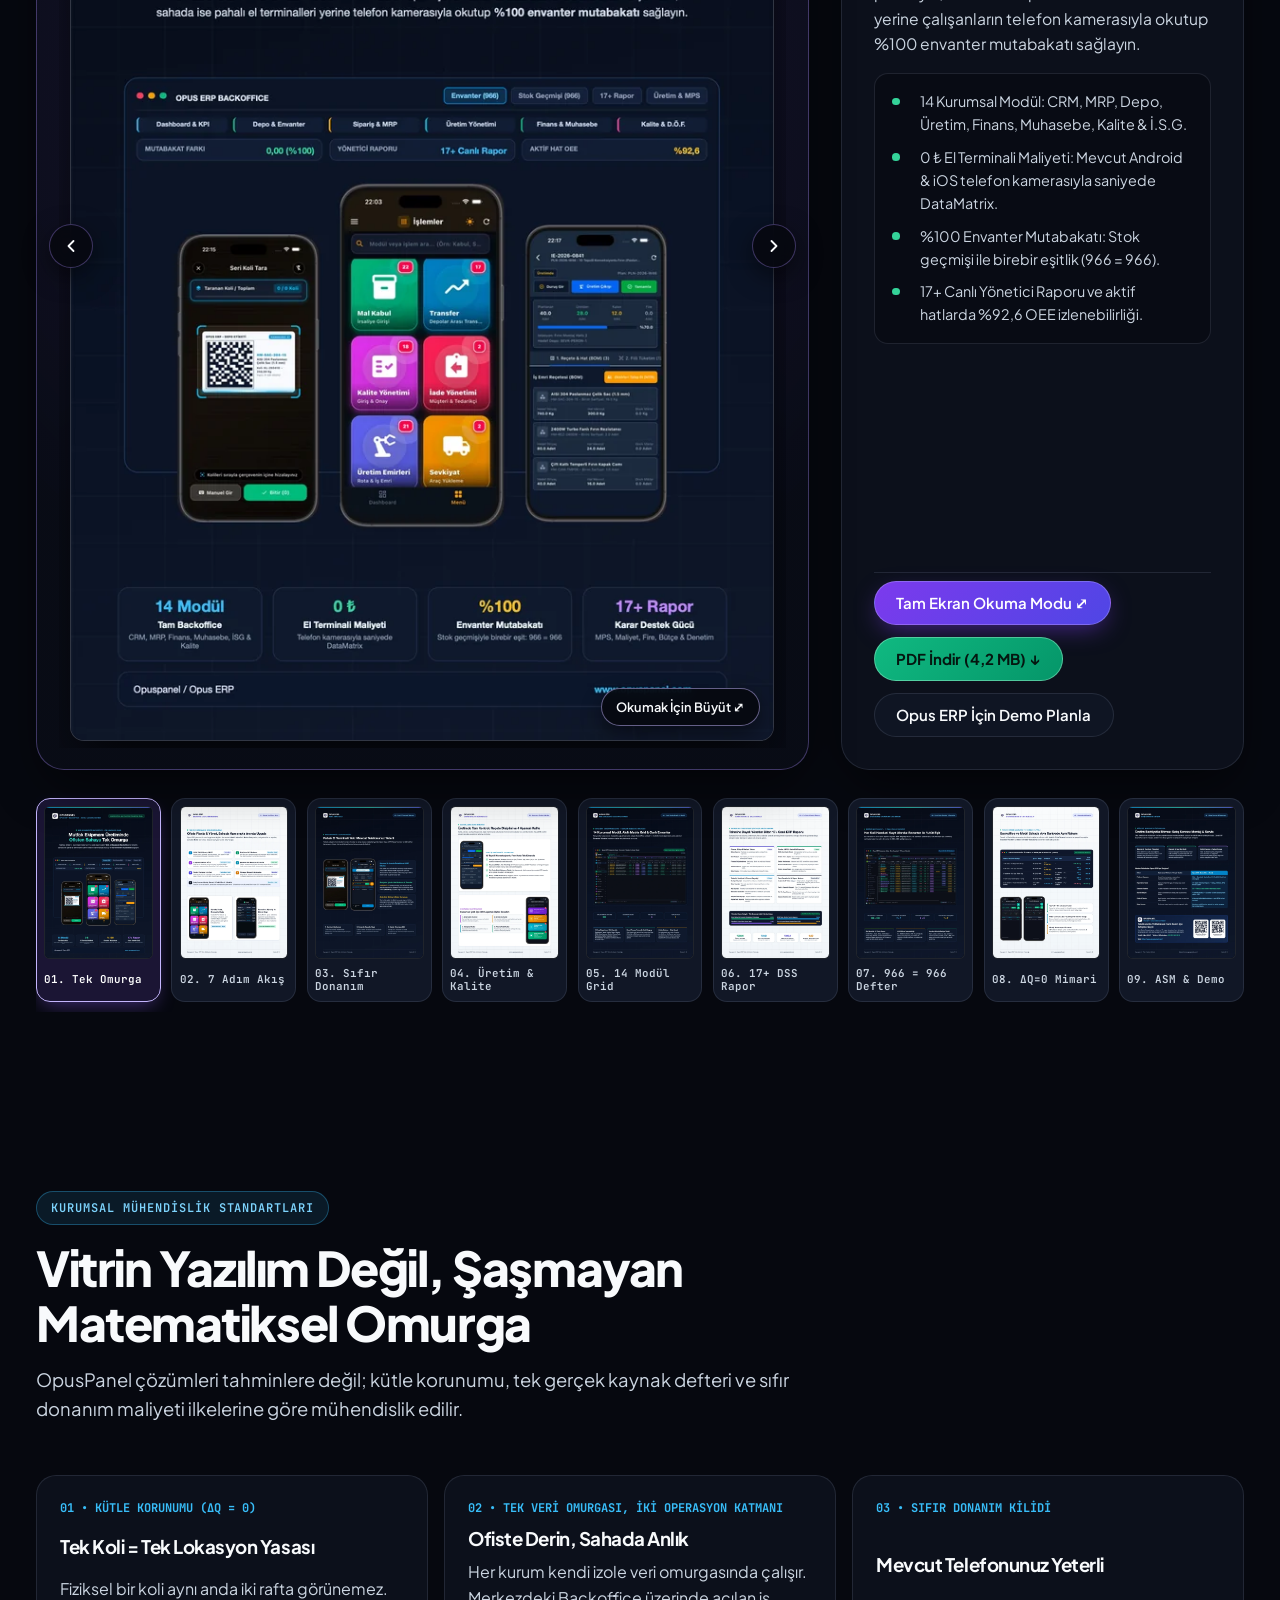
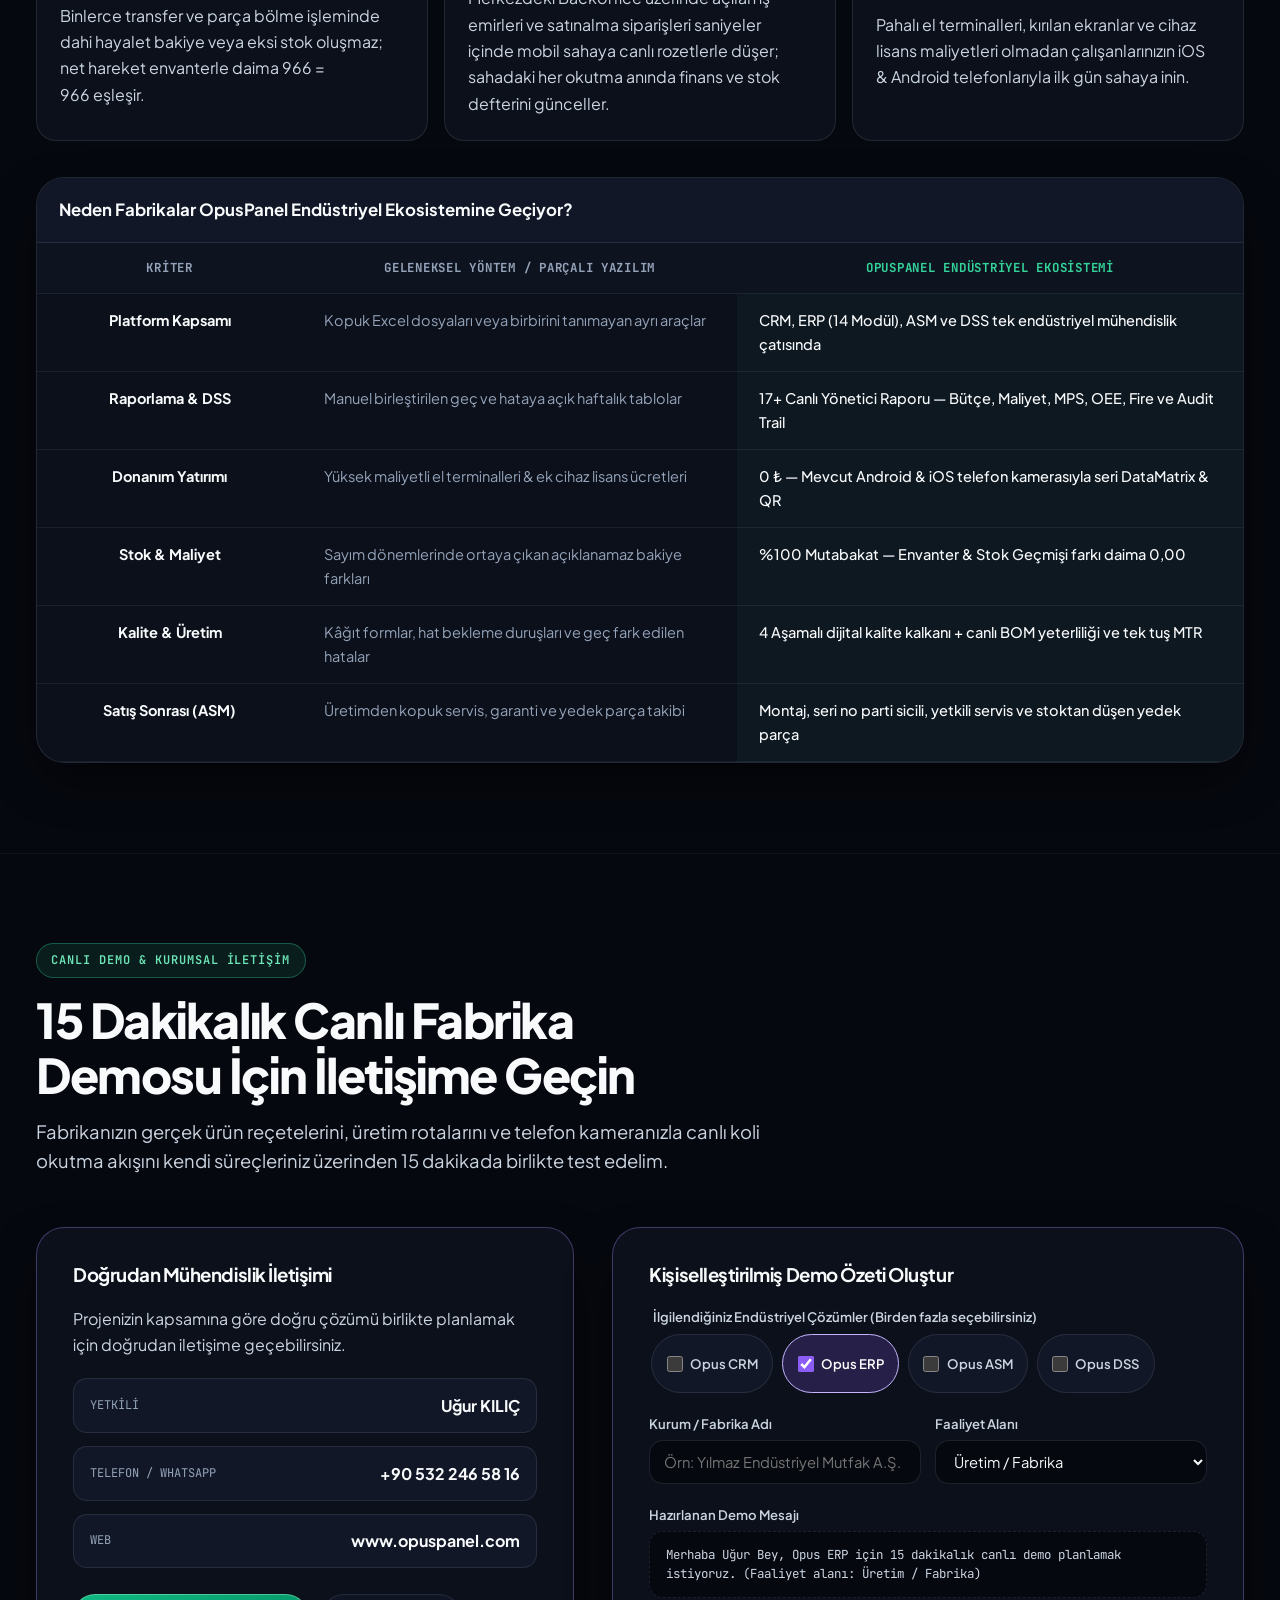
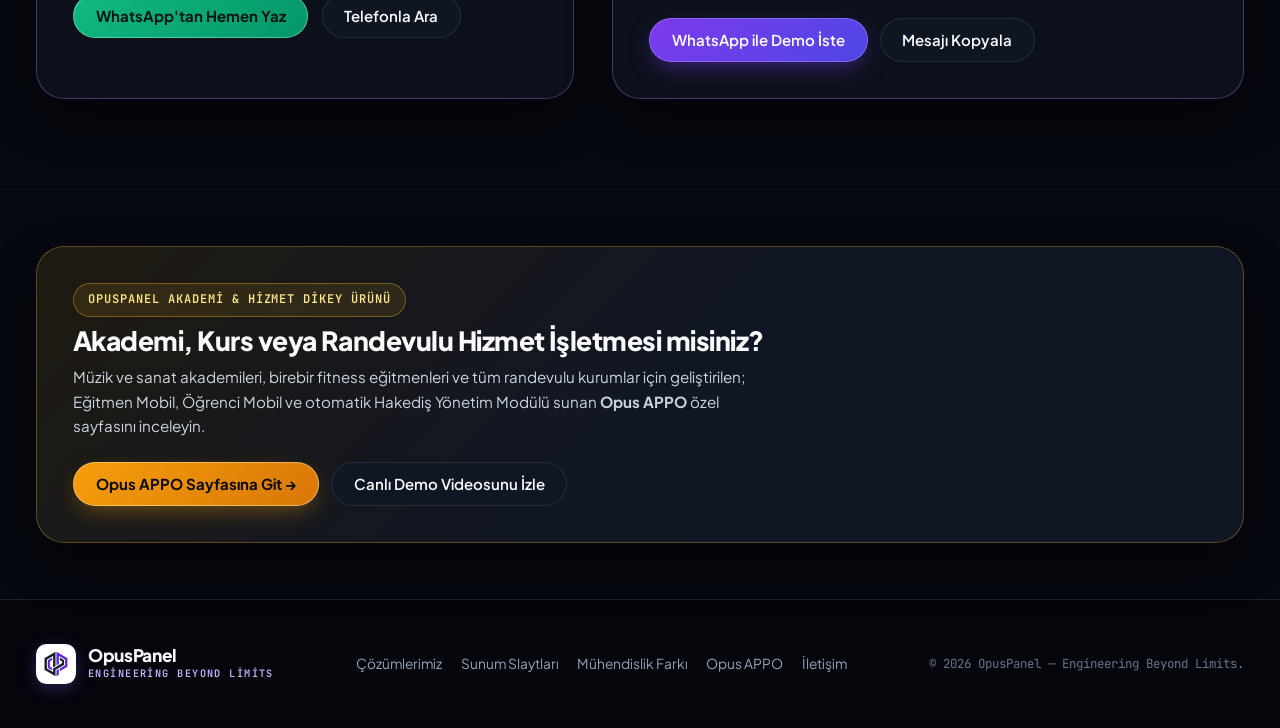
==== commit c1b8dd58: "Add PDF catalog download, HD 2230w slide WebPs, and wider slide reading mode" ====
--- a/index.html
+++ b/index.html
@@ -102,8 +102,11 @@
                   <path d="m12 5 7 7-7 7"></path>
                 </svg>
               </a>
+              <a href="/assets/OpusPanel-ERP-Tanitim-Katalogu.pdf" download="OpusPanel-ERP-Tanitim-Katalogu.pdf" class="btn btn--emerald">
+                <span>PDF Kataloğu İndir (4,2 MB) ↓</span>
+              </a>
               <a href="#iletisim" class="btn btn--ghost">
-                <span>15 Dk Fabrika Demosu İste</span>
+                <span>15 Dk Demo İste</span>
               </a>
             </div>
 
@@ -139,21 +142,21 @@
                 </div>
                 <span class="frame-caption">OPUS SUITE • BACKOFFICE + MOBİL SAHA</span>
               </div>
-              <button type="button" class="hero-slide-trigger" id="heroOpenDeck" aria-label="Opus ERP kurumsal sunumunu tam ekran incele">
+              <button type="button" class="hero-slide-trigger" id="heroOpenDeck" aria-label="Opus ERP kurumsal sunumunu okuma modunda incele">
                 <img
-                  src="/assets/slides/slide-01-740.webp"
-                  srcset="/assets/slides/slide-01-740.webp 740w, /assets/slides/slide-01-1480.webp 1480w"
-                  sizes="(max-width: 960px) 92vw, 42vw"
+                  src="/assets/slides/slide-01-1480.webp"
+                  srcset="/assets/slides/slide-01-740.webp 740w, /assets/slides/slide-01-1480.webp 1487w, /assets/slides/slide-01-2230.webp 2231w"
+                  sizes="(max-width: 960px) 92vw, 44vw"
                   alt="OpusPanel Opus ERP Backoffice ve iOS Android mobil saha ekranları genel görünümü"
-                  width="1487"
-                  height="2105"
+                  width="2231"
+                  height="3157"
                   fetchpriority="high"
                   loading="eager"
                   decoding="sync"
                 >
                 <span class="hero-slide-overlay">
                   <span class="hero-slide-overlay-label">9 Slaytlık İnteraktif Ürün Sunumu</span>
-                  <span class="hero-slide-overlay-tag">Tam Ekran İncele ↗</span>
+                  <span class="hero-slide-overlay-tag">Okuma Modunda Aç ⤢</span>
                 </span>
               </button>
             </div>
@@ -432,10 +435,10 @@
     <section class="section" id="slayt-sunumu">
       <div class="container">
         <header class="section-header reveal-on-scroll">
-          <div class="eyebrow eyebrow--emerald">İnteraktif Çözüm Sunumu • 9 Slayt</div>
-          <h2 class="section-title">PDF Yerine Canlı Slayt Deneyimiyle Çözüm Mimarimizi Gezin</h2>
+          <div class="eyebrow eyebrow--emerald">İnteraktif Çözüm Sunumu • 9 Slayt + İndirilebilir PDF</div>
+          <h2 class="section-title">Canlı Slayt veya PDF Seçeneğiyle Çözüm Mimarimizi İnceleyin</h2>
           <p class="section-lead">
-            Endüstriyel mutfak ve üretim tesisleri için hazırladığımız tam ürün sunumunu indirmeye gerek kalmadan slayt slayt inceleyin, çözümlere göre atlayın ve gerçek Backoffice ile mobil ekranları tam ekranda yakınlaştırın.
+            Endüstriyel mutfak ve üretim tesisleri için hazırladığımız tam ürün sunumunu sayfa içinde geniş ekranda gezebilir, tam ekran okuma modunda yakınlaştırabilir ya da orijinal PDF kataloğunu tek tıkla açıp indirebilirsiniz.
           </p>
         </header>
 
@@ -456,7 +459,9 @@
             <div class="deck-controls">
               <span class="deck-counter" id="slideCounter" aria-live="polite">01 / 09</span>
               <button type="button" class="btn btn--ghost btn--sm" id="toggleAutoplayBtn" aria-pressed="false">Otomatik Oynat</button>
-              <button type="button" class="btn btn--primary btn--sm" id="openLightboxBtn">Tam Ekran İncele</button>
+              <button type="button" class="btn btn--primary btn--sm" id="openLightboxBtn">Okuma Modunda Aç ⤢</button>
+              <a href="/assets/OpusPanel-ERP-Tanitim-Katalogu.pdf" target="_blank" rel="noopener noreferrer" class="btn btn--ghost btn--sm">PDF Aç ↗</a>
+              <a href="/assets/OpusPanel-ERP-Tanitim-Katalogu.pdf" download="OpusPanel-ERP-Tanitim-Katalogu.pdf" class="btn btn--emerald btn--sm">PDF İndir ↓</a>
             </div>
           </div>
 
@@ -472,56 +477,74 @@
               <div class="slides-scroller" id="slidesScroller" role="region" aria-roledescription="slayt sunumu" aria-label="Opus ERP Çözüm Slaytları" tabindex="0">
                 <div class="slide-item is-snapped" data-slide-index="1">
                   <div class="slide-card">
-                    <img src="/assets/slides/slide-01-740.webp" srcset="/assets/slides/slide-01-740.webp 740w, /assets/slides/slide-01-1480.webp 1480w" sizes="(max-width: 980px) 90vw, 45vw" alt="Slayt 1: Opus ERP Backoffice ve Mobil Saha Ekosistemi — Ofisten Sahaya Tek Omurga" width="1487" height="2105" loading="lazy" decoding="async">
-                    <button type="button" class="slide-zoom-btn" data-open-lightbox="1">Yakınlaştır ⤢</button>
+                    <button type="button" class="slide-surface-btn" data-open-lightbox="1" aria-label="Slayt 1 büyütülmüş okuma modunda aç">
+                      <img src="/assets/slides/slide-01-1480.webp" srcset="/assets/slides/slide-01-740.webp 740w, /assets/slides/slide-01-1480.webp 1487w, /assets/slides/slide-01-2230.webp 2231w" sizes="(max-width: 980px) 92vw, 56vw" alt="Slayt 1: Opus ERP Backoffice ve Mobil Saha Ekosistemi — Ofisten Sahaya Tek Omurga" width="2231" height="3157" loading="lazy" decoding="async">
+                      <span class="slide-zoom-badge" aria-hidden="true">Okumak İçin Büyüt ⤢</span>
+                    </button>
                   </div>
                 </div>
                 <div class="slide-item" data-slide-index="2">
                   <div class="slide-card">
-                    <img src="/assets/slides/slide-02-740.webp" srcset="/assets/slides/slide-02-740.webp 740w, /assets/slides/slide-02-1480.webp 1480w" sizes="(max-width: 980px) 90vw, 45vw" alt="Slayt 2: Ofiste Planla ve Yönet, Sahada Kamerayla Anında Uygula — 7 Adımlı Süreç Akışı" width="1487" height="2105" loading="lazy" decoding="async">
-                    <button type="button" class="slide-zoom-btn" data-open-lightbox="2">Yakınlaştır ⤢</button>
+                    <button type="button" class="slide-surface-btn" data-open-lightbox="2" aria-label="Slayt 2 büyütülmüş okuma modunda aç">
+                      <img src="/assets/slides/slide-02-1480.webp" srcset="/assets/slides/slide-02-740.webp 740w, /assets/slides/slide-02-1480.webp 1487w, /assets/slides/slide-02-2230.webp 2231w" sizes="(max-width: 980px) 92vw, 56vw" alt="Slayt 2: Ofiste Planla ve Yönet, Sahada Kamerayla Anında Uygula — 7 Adımlı Süreç Akışı" width="2231" height="3157" loading="lazy" decoding="async">
+                      <span class="slide-zoom-badge" aria-hidden="true">Okumak İçin Büyüt ⤢</span>
+                    </button>
                   </div>
                 </div>
                 <div class="slide-item" data-slide-index="3">
                   <div class="slide-card">
-                    <img src="/assets/slides/slide-03-740.webp" srcset="/assets/slides/slide-03-740.webp 740w, /assets/slides/slide-03-1480.webp 1480w" sizes="(max-width: 980px) 90vw, 45vw" alt="Slayt 3: Pahalı El Terminali Yok — Mevcut Telefon Kamerasıyla DataMatrix ve QR Okuma" width="1487" height="2105" loading="lazy" decoding="async">
-                    <button type="button" class="slide-zoom-btn" data-open-lightbox="3">Yakınlaştır ⤢</button>
+                    <button type="button" class="slide-surface-btn" data-open-lightbox="3" aria-label="Slayt 3 büyütülmüş okuma modunda aç">
+                      <img src="/assets/slides/slide-03-1480.webp" srcset="/assets/slides/slide-03-740.webp 740w, /assets/slides/slide-03-1480.webp 1487w, /assets/slides/slide-03-2230.webp 2231w" sizes="(max-width: 980px) 92vw, 56vw" alt="Slayt 3: Pahalı El Terminali Yok — Mevcut Telefon Kamerasıyla DataMatrix ve QR Okuma" width="2231" height="3157" loading="lazy" decoding="async">
+                      <span class="slide-zoom-badge" aria-hidden="true">Okumak İçin Büyüt ⤢</span>
+                    </button>
                   </div>
                 </div>
                 <div class="slide-item" data-slide-index="4">
                   <div class="slide-card">
-                    <img src="/assets/slides/slide-04-740.webp" srcset="/assets/slides/slide-04-740.webp 740w, /assets/slides/slide-04-1480.webp 1480w" sizes="(max-width: 980px) 90vw, 45vw" alt="Slayt 4: Üretimde Tam Kontrol — Canlı İş Emri Kokpiti, Reçete Disiplini ve 4 Aşamalı Kalite" width="1487" height="2105" loading="lazy" decoding="async">
-                    <button type="button" class="slide-zoom-btn" data-open-lightbox="4">Yakınlaştır ⤢</button>
+                    <button type="button" class="slide-surface-btn" data-open-lightbox="4" aria-label="Slayt 4 büyütülmüş okuma modunda aç">
+                      <img src="/assets/slides/slide-04-1480.webp" srcset="/assets/slides/slide-04-740.webp 740w, /assets/slides/slide-04-1480.webp 1487w, /assets/slides/slide-04-2230.webp 2231w" sizes="(max-width: 980px) 92vw, 56vw" alt="Slayt 4: Üretimde Tam Kontrol — Canlı İş Emri Kokpiti, Reçete Disiplini ve 4 Aşamalı Kalite" width="2231" height="3157" loading="lazy" decoding="async">
+                      <span class="slide-zoom-badge" aria-hidden="true">Okumak İçin Büyüt ⤢</span>
+                    </button>
                   </div>
                 </div>
                 <div class="slide-item" data-slide-index="5">
                   <div class="slide-card">
-                    <img src="/assets/slides/slide-05-740.webp" srcset="/assets/slides/slide-05-740.webp 740w, /assets/slides/slide-05-1480.webp 1480w" sizes="(max-width: 980px) 90vw, 45vw" alt="Slayt 5: 14 Kurumsal Modül, Akıllı Matris Grid ve Canlı Envanter Ekranı" width="1487" height="2105" loading="lazy" decoding="async">
-                    <button type="button" class="slide-zoom-btn" data-open-lightbox="5">Yakınlaştır ⤢</button>
+                    <button type="button" class="slide-surface-btn" data-open-lightbox="5" aria-label="Slayt 5 büyütülmüş okuma modunda aç">
+                      <img src="/assets/slides/slide-05-1480.webp" srcset="/assets/slides/slide-05-740.webp 740w, /assets/slides/slide-05-1480.webp 1487w, /assets/slides/slide-05-2230.webp 2231w" sizes="(max-width: 980px) 92vw, 56vw" alt="Slayt 5: 14 Kurumsal Modül, Akıllı Matris Grid ve Canlı Envanter Ekranı" width="2231" height="3157" loading="lazy" decoding="async">
+                      <span class="slide-zoom-badge" aria-hidden="true">Okumak İçin Büyüt ⤢</span>
+                    </button>
                   </div>
                 </div>
                 <div class="slide-item" data-slide-index="6">
                   <div class="slide-card">
-                    <img src="/assets/slides/slide-06-740.webp" srcset="/assets/slides/slide-06-740.webp 740w, /assets/slides/slide-06-1480.webp 1480w" sizes="(max-width: 980px) 90vw, 45vw" alt="Slayt 6: Tahmine Dayalı Yönetim Biter — 17+ Canlı ERP Yönetici Raporu ve Karar Kokpiti" width="1487" height="2105" loading="lazy" decoding="async">
-                    <button type="button" class="slide-zoom-btn" data-open-lightbox="6">Yakınlaştır ⤢</button>
+                    <button type="button" class="slide-surface-btn" data-open-lightbox="6" aria-label="Slayt 6 büyütülmüş okuma modunda aç">
+                      <img src="/assets/slides/slide-06-1480.webp" srcset="/assets/slides/slide-06-740.webp 740w, /assets/slides/slide-06-1480.webp 1487w, /assets/slides/slide-06-2230.webp 2231w" sizes="(max-width: 980px) 92vw, 56vw" alt="Slayt 6: Tahmine Dayalı Yönetim Biter — 17+ Canlı ERP Yönetici Raporu ve Karar Kokpiti" width="2231" height="3157" loading="lazy" decoding="async">
+                      <span class="slide-zoom-badge" aria-hidden="true">Okumak İçin Büyüt ⤢</span>
+                    </button>
                   </div>
                 </div>
                 <div class="slide-item" data-slide-index="7">
                   <div class="slide-card">
-                    <img src="/assets/slides/slide-07-740.webp" srcset="/assets/slides/slide-07-740.webp 740w, /assets/slides/slide-07-1480.webp 1480w" sizes="(max-width: 980px) 90vw, 45vw" alt="Slayt 7: Her Koli Hareketi Kayıt Altında — Stok Geçmişi ve Envanter 966 = 966 Eşitliği" width="1487" height="2105" loading="lazy" decoding="async">
-                    <button type="button" class="slide-zoom-btn" data-open-lightbox="7">Yakınlaştır ⤢</button>
+                    <button type="button" class="slide-surface-btn" data-open-lightbox="7" aria-label="Slayt 7 büyütülmüş okuma modunda aç">
+                      <img src="/assets/slides/slide-07-1480.webp" srcset="/assets/slides/slide-07-740.webp 740w, /assets/slides/slide-07-1480.webp 1487w, /assets/slides/slide-07-2230.webp 2231w" sizes="(max-width: 980px) 92vw, 56vw" alt="Slayt 7: Her Koli Hareketi Kayıt Altında — Stok Geçmişi ve Envanter 966 = 966 Eşitliği" width="2231" height="3157" loading="lazy" decoding="async">
+                      <span class="slide-zoom-badge" aria-hidden="true">Okumak İçin Büyüt ⤢</span>
+                    </button>
                   </div>
                 </div>
                 <div class="slide-item" data-slide-index="8">
                   <div class="slide-card">
-                    <img src="/assets/slides/slide-08-740.webp" srcset="/assets/slides/slide-08-740.webp 740w, /assets/slides/slide-08-1480.webp 1480w" sizes="(max-width: 980px) 90vw, 45vw" alt="Slayt 8: Mutabakat Mimarisi — Kütle Korunumu ve Tek Koli = Tek Lokasyon Kuralı" width="1487" height="2105" loading="lazy" decoding="async">
-                    <button type="button" class="slide-zoom-btn" data-open-lightbox="8">Yakınlaştır ⤢</button>
+                    <button type="button" class="slide-surface-btn" data-open-lightbox="8" aria-label="Slayt 8 büyütülmüş okuma modunda aç">
+                      <img src="/assets/slides/slide-08-1480.webp" srcset="/assets/slides/slide-08-740.webp 740w, /assets/slides/slide-08-1480.webp 1487w, /assets/slides/slide-08-2230.webp 2231w" sizes="(max-width: 980px) 92vw, 56vw" alt="Slayt 8: Mutabakat Mimarisi — Kütle Korunumu ve Tek Koli = Tek Lokasyon Kuralı" width="2231" height="3157" loading="lazy" decoding="async">
+                      <span class="slide-zoom-badge" aria-hidden="true">Okumak İçin Büyüt ⤢</span>
+                    </button>
                   </div>
                 </div>
                 <div class="slide-item" data-slide-index="9">
                   <div class="slide-card">
-                    <img src="/assets/slides/slide-09-740.webp" srcset="/assets/slides/slide-09-740.webp 740w, /assets/slides/slide-09-1480.webp 1480w" sizes="(max-width: 980px) 90vw, 45vw" alt="Slayt 9: Satış Sonrası Montaj, Garanti, Yetkili Servis ve Kurumsal Karşılaştırma" width="1487" height="2105" loading="lazy" decoding="async">
-                    <button type="button" class="slide-zoom-btn" data-open-lightbox="9">Yakınlaştır ⤢</button>
+                    <button type="button" class="slide-surface-btn" data-open-lightbox="9" aria-label="Slayt 9 büyütülmüş okuma modunda aç">
+                      <img src="/assets/slides/slide-09-1480.webp" srcset="/assets/slides/slide-09-740.webp 740w, /assets/slides/slide-09-1480.webp 1487w, /assets/slides/slide-09-2230.webp 2231w" sizes="(max-width: 980px) 92vw, 56vw" alt="Slayt 9: Satış Sonrası Montaj, Garanti, Yetkili Servis ve Kurumsal Karşılaştırma" width="2231" height="3157" loading="lazy" decoding="async">
+                      <span class="slide-zoom-badge" aria-hidden="true">Okumak İçin Büyüt ⤢</span>
+                    </button>
                   </div>
                 </div>
               </div>
@@ -556,7 +579,8 @@
               </div>
 
               <div class="slide-brief-actions">
-                <button type="button" class="btn btn--primary" id="briefZoomBtn">Tam Ekran Yakınlaştır</button>
+                <button type="button" class="btn btn--primary" id="briefZoomBtn">Tam Ekran Okuma Modu ⤢</button>
+                <a href="/assets/OpusPanel-ERP-Tanitim-Katalogu.pdf" download="OpusPanel-ERP-Tanitim-Katalogu.pdf" class="btn btn--emerald">PDF İndir (4,2 MB) ↓</a>
                 <a href="#iletisim" class="btn btn--ghost" id="briefDemoBtn" data-select-demo="Opus ERP">Bu Çözüm İçin Demo Planla</a>
               </div>
             </aside>
@@ -606,25 +630,30 @@
     </section>
 
     <!-- Lightbox Modal Dialog (<dialog closedby="any">) -->
-    <dialog id="slideLightbox" class="lightbox-dialog" closedby="any" aria-labelledby="lightboxTitle">
+    <dialog id="slideLightbox" class="lightbox-dialog" closedby="any" data-zoom="read" aria-labelledby="lightboxTitle">
       <div class="lightbox-header">
         <div class="lightbox-title-wrap">
           <span class="deck-counter" id="lightboxCounter">01 / 09</span>
           <h2 class="lightbox-title" id="lightboxTitle">Ofisten Sahaya Tek Omurga</h2>
         </div>
         <div class="deck-controls">
-          <button type="button" class="btn btn--ghost btn--sm" id="lightboxZoomToggle" aria-pressed="false">%100 Yakınlaştır</button>
+          <div class="zoom-switcher" role="group" aria-label="Okuma görünümü">
+            <button type="button" class="zoom-pill" data-zoom-mode="fit" aria-pressed="false">Tam Sayfa</button>
+            <button type="button" class="zoom-pill" data-zoom-mode="read" aria-pressed="true">Okuma (%100)</button>
+            <button type="button" class="zoom-pill" data-zoom-mode="detail" aria-pressed="false">Yakın (%140)</button>
+          </div>
+          <a href="/assets/OpusPanel-ERP-Tanitim-Katalogu.pdf" download="OpusPanel-ERP-Tanitim-Katalogu.pdf" class="btn btn--emerald btn--sm">PDF İndir ↓</a>
           <button type="button" class="btn btn--ghost btn--sm" id="lightboxCloseBtn" aria-label="Tam ekran görünümünü kapat">Kapat (Esc)</button>
         </div>
       </div>
 
-      <div class="lightbox-body">
-        <img id="lightboxImg" class="lightbox-img" src="/assets/slides/slide-01-1480.webp" alt="Büyütülmüş sunum slaytı" width="1487" height="2105">
+      <div class="lightbox-body" id="lightboxBody">
+        <img id="lightboxImg" class="lightbox-img" src="/assets/slides/slide-01-2230.webp" alt="Büyütülmüş sunum slaytı" width="2231" height="3157">
       </div>
 
       <div class="lightbox-footer">
         <button type="button" class="btn btn--ghost btn--sm" id="lightboxPrevBtn">← Önceki Slayt</button>
-        <span class="frame-caption">Klavyeden ← / → tuşlarıyla slaytları gezebilir, dışarı tıklayarak kapatabilirsiniz.</span>
+        <span class="frame-caption">Klavyeden ← / → ile slaytları gezebilir, kaydırarak tüm sayfayı net okuyabilirsiniz.</span>
         <button type="button" class="btn btn--primary btn--sm" id="lightboxNextBtn">Sonraki Slayt →</button>
       </div>
     </dialog>
--- a/styles.css
+++ b/styles.css
@@ -1121,8 +1121,8 @@
 
   .deck-stage-grid {
     display: grid;
-    grid-template-columns: minmax(0, 1.02fr) minmax(0, 0.98fr);
-    gap: clamp(1.25rem, 3vw, 2.25rem);
+    grid-template-columns: minmax(0, 1.38fr) minmax(0, 0.72fr);
+    gap: clamp(1.25rem, 3vw, 2rem);
     align-items: stretch;
   }
 
@@ -1168,43 +1168,54 @@
 
   .slide-card {
     position: relative;
-    inline-size: min(100%, 28.5rem);
+    inline-size: min(100%, 44rem);
     aspect-ratio: 595 / 842;
     border-radius: var(--radius-md);
     overflow: hidden;
-    border: 1px solid rgba(255, 255, 255, 0.14);
+    border: 1px solid rgba(255, 255, 255, 0.16);
     box-shadow: 0 24px 48px -12px rgba(0, 0, 0, 0.72);
     background: #0b1120;
     transition: transform 0.35s ease, opacity 0.35s ease, border-color 0.35s ease;
+  }
+
+  .slide-surface-btn {
+    position: relative;
+    display: block;
+    inline-size: 100%;
+    block-size: 100%;
+    padding: 0;
+    cursor: zoom-in;
   }
 
   .slide-card img {
     inline-size: 100%;
     block-size: 100%;
     object-fit: contain;
-  }
-
-  .slide-zoom-btn {
+    display: block;
+  }
+
+  .slide-zoom-badge {
     position: absolute;
-    inset-block-end: 0.75rem;
-    inset-inline-end: 0.75rem;
+    inset-block-end: 0.85rem;
+    inset-inline-end: 0.85rem;
     display: inline-flex;
     align-items: center;
     gap: 0.4rem;
     min-block-size: 2.4rem;
-    padding: 0.45rem 0.85rem;
+    padding: 0.45rem 0.9rem;
     border-radius: var(--radius-pill);
-    background: rgba(6, 8, 15, 0.86);
+    background: rgba(6, 8, 15, 0.9);
     backdrop-filter: blur(8px);
-    border: 1px solid rgba(196, 181, 253, 0.42);
-    color: var(--ink-primary);
-    font-size: 0.78rem;
+    border: 1px solid rgba(196, 181, 253, 0.5);
+    color: var(--ink-primary);
+    font-size: 0.8rem;
     font-weight: 600;
+    box-shadow: 0 8px 20px rgba(0, 0, 0, 0.45);
     transition: background-color 0.2s ease, transform 0.2s ease;
   }
 
-  .slide-zoom-btn:hover {
-    background: rgba(124, 58, 237, 0.92);
+  .slide-surface-btn:hover .slide-zoom-badge {
+    background: rgba(124, 58, 237, 0.95);
     transform: translateY(-1px);
   }
 
@@ -1387,22 +1398,23 @@
     }
 
     .slide-card {
-      inline-size: min(100%, 24rem);
-    }
-  }
-
-  /* Lightbox Modal Dialog (<dialog closedby="any">) */
+      inline-size: min(100%, 34rem);
+    }
+  }
+
+  /* Lightbox Modal Dialog (<dialog closedby="any">) — PDF Reading Viewport */
   .lightbox-dialog {
     margin: auto;
     padding: 0;
-    inline-size: min(94dvw, 68rem);
-    max-inline-size: 94dvw;
-    max-block-size: 92dvb;
+    inline-size: min(97dvw, 96rem);
+    max-inline-size: 97dvw;
+    block-size: 95dvb;
+    max-block-size: 95dvb;
     border: 1px solid var(--border-strong);
     border-radius: var(--radius-xl);
     background: var(--bg-elevated);
     color: var(--ink-primary);
-    box-shadow: 0 32px 80px rgba(0, 0, 0, 0.82);
+    box-shadow: 0 32px 80px rgba(0, 0, 0, 0.86);
     overflow: hidden;
   }
 
@@ -1412,16 +1424,17 @@
   }
 
   .lightbox-dialog::backdrop {
-    background: rgba(4, 6, 12, 0.86);
+    background: rgba(4, 6, 12, 0.9);
     backdrop-filter: blur(8px);
   }
 
   .lightbox-header {
     display: flex;
+    flex-wrap: wrap;
     align-items: center;
     justify-content: space-between;
-    gap: 1rem;
-    padding: 0.9rem 1.25rem;
+    gap: 0.75rem 1rem;
+    padding: 0.85rem 1.25rem;
     border-block-end: 1px solid var(--border-subtle);
     background: var(--bg-surface);
   }
@@ -1441,28 +1454,87 @@
     text-overflow: ellipsis;
   }
 
+  .zoom-switcher {
+    display: inline-flex;
+    flex-wrap: wrap;
+    align-items: center;
+    gap: 0.25rem;
+    padding: 0.22rem;
+    border-radius: var(--radius-pill);
+    background: rgba(6, 8, 15, 0.75);
+    border: 1px solid var(--border-subtle);
+  }
+
+  .zoom-pill {
+    min-block-size: 2.15rem;
+    padding: 0.32rem 0.78rem;
+    border-radius: var(--radius-pill);
+    font-size: 0.8rem;
+    font-weight: 600;
+    color: var(--ink-secondary);
+    transition: background-color 0.2s ease, color 0.2s ease;
+  }
+
+  .zoom-pill:hover {
+    color: var(--ink-primary);
+  }
+
+  .zoom-pill[aria-pressed="true"] {
+    background: var(--opus-violet);
+    color: #ffffff;
+  }
+
   .lightbox-body {
     overflow: auto;
-    padding: 1rem;
-    display: flex;
-    justify-content: center;
-    align-items: flex-start;
+    padding: clamp(0.75rem, 2vw, 1.5rem);
+    display: grid;
+    justify-items: center;
+    align-content: start;
     background: #060912;
   }
 
   .lightbox-img {
+    block-size: auto;
+    inline-size: min(100%, 72rem);
+    max-inline-size: 100%;
+    max-block-size: none;
+    border-radius: var(--radius-sm);
+    box-shadow: 0 22px 54px rgba(0, 0, 0, 0.72);
+    transition: inline-size 0.22s ease;
+  }
+
+  .lightbox-dialog[data-zoom="fit"] .lightbox-body {
+    align-content: center;
+  }
+
+  .lightbox-dialog[data-zoom="fit"] .lightbox-img {
     inline-size: auto;
     max-inline-size: 100%;
-    max-block-size: 74dvb;
-    block-size: auto;
-    border-radius: var(--radius-sm);
-    box-shadow: 0 18px 44px rgba(0, 0, 0, 0.65);
-    transition: max-block-size 0.25s ease, inline-size 0.25s ease;
-  }
-
-  .lightbox-dialog.is-zoomed .lightbox-img {
+    max-block-size: 76dvb;
+  }
+
+  .lightbox-dialog[data-zoom="detail"] .lightbox-body {
+    justify-items: start;
+  }
+
+  .lightbox-dialog[data-zoom="detail"] .lightbox-img {
+    inline-size: max(100%, 92rem);
+    max-inline-size: none;
     max-block-size: none;
-    inline-size: min(100%, 58rem);
+    margin-inline: auto;
+  }
+
+  @media (max-width: 720px) {
+    .lightbox-title {
+      font-size: 0.9rem;
+    }
+
+    .lightbox-dialog {
+      inline-size: 98dvw;
+      max-inline-size: 98dvw;
+      block-size: 96dvb;
+      max-block-size: 96dvb;
+    }
   }
 
   .lightbox-footer {
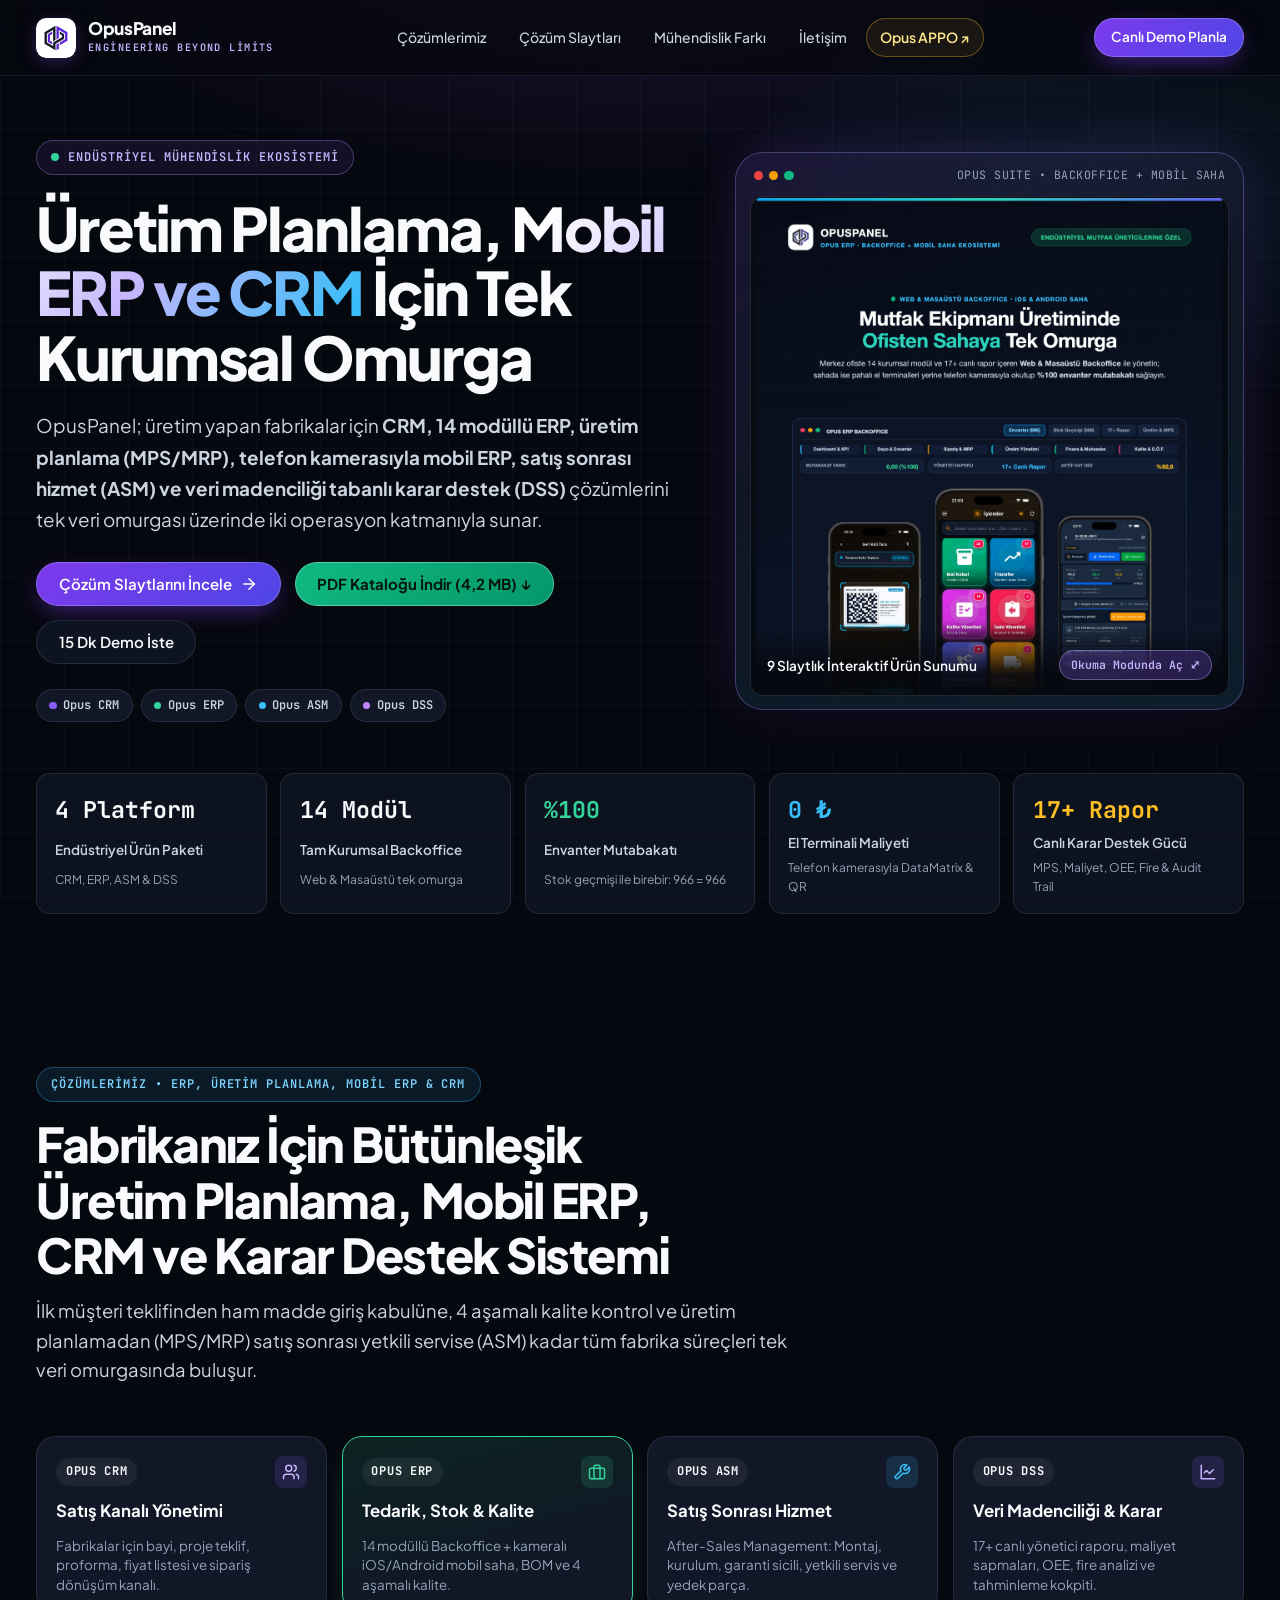
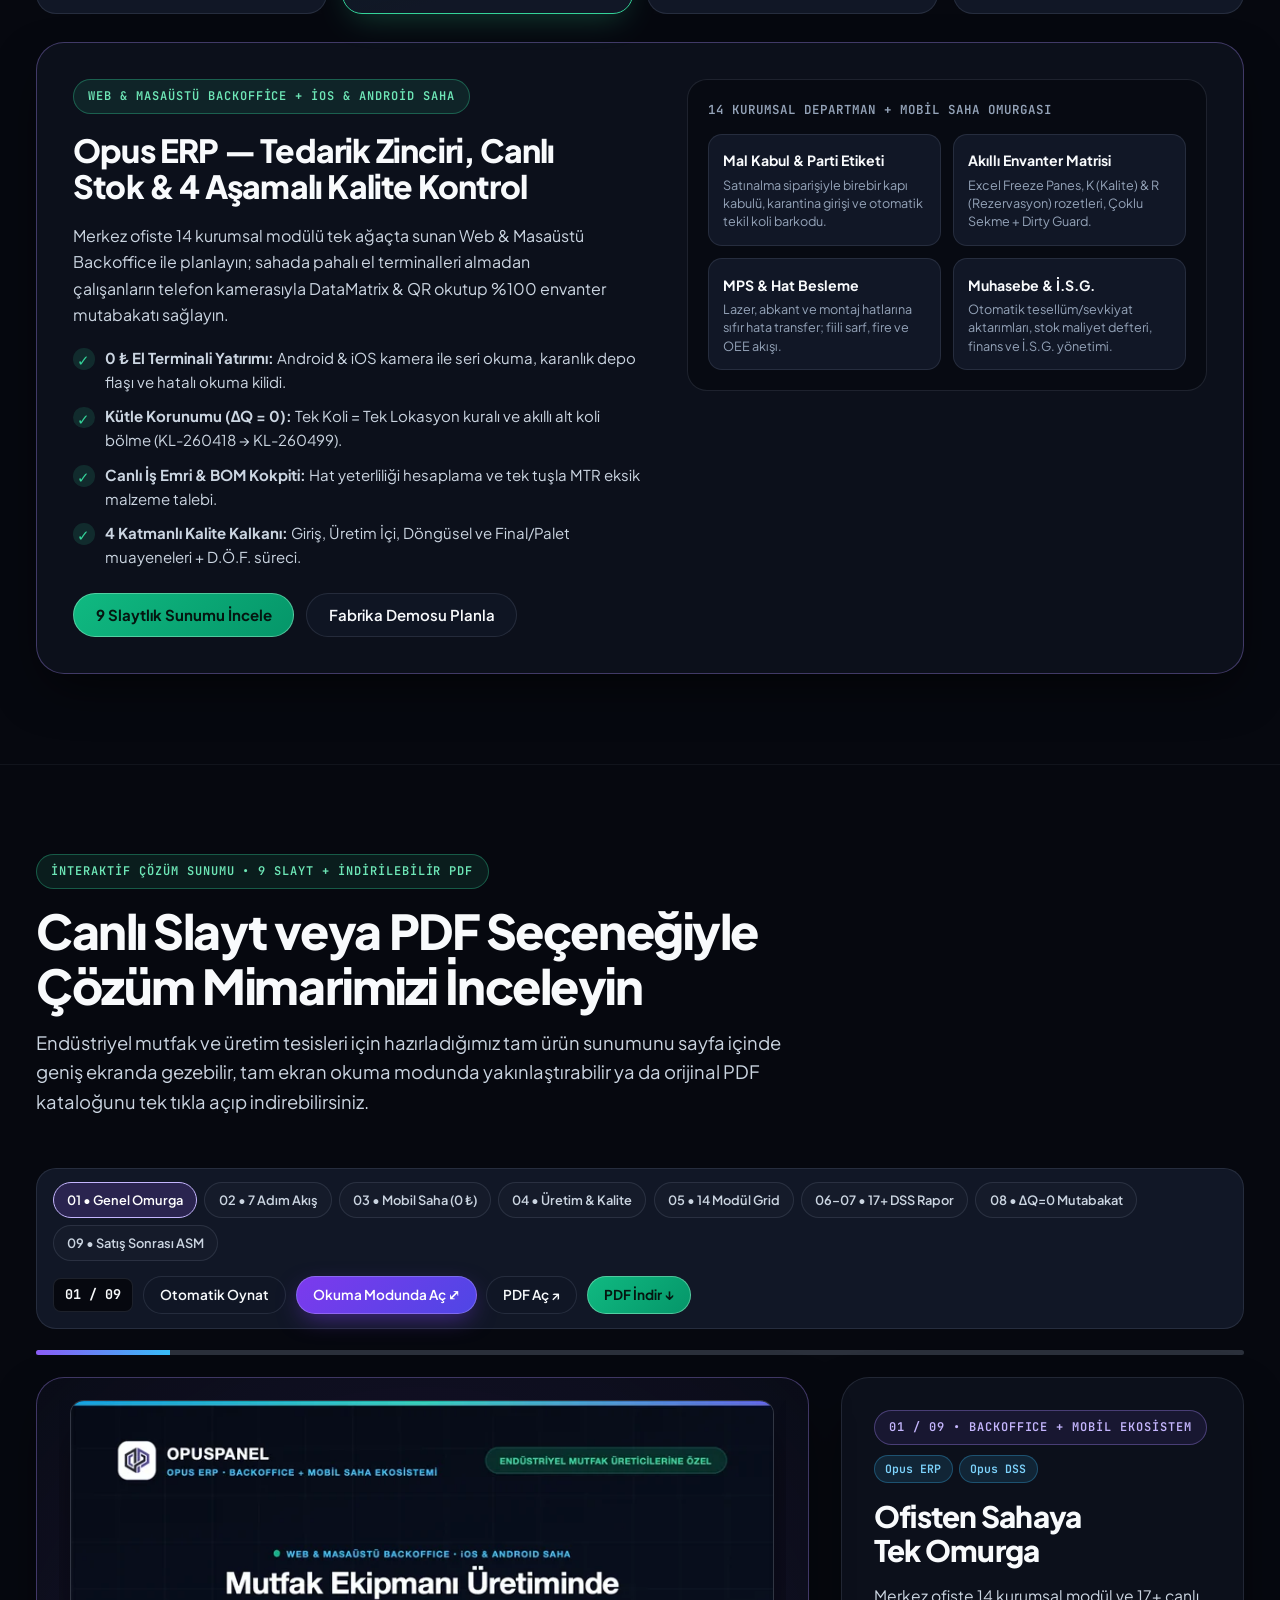
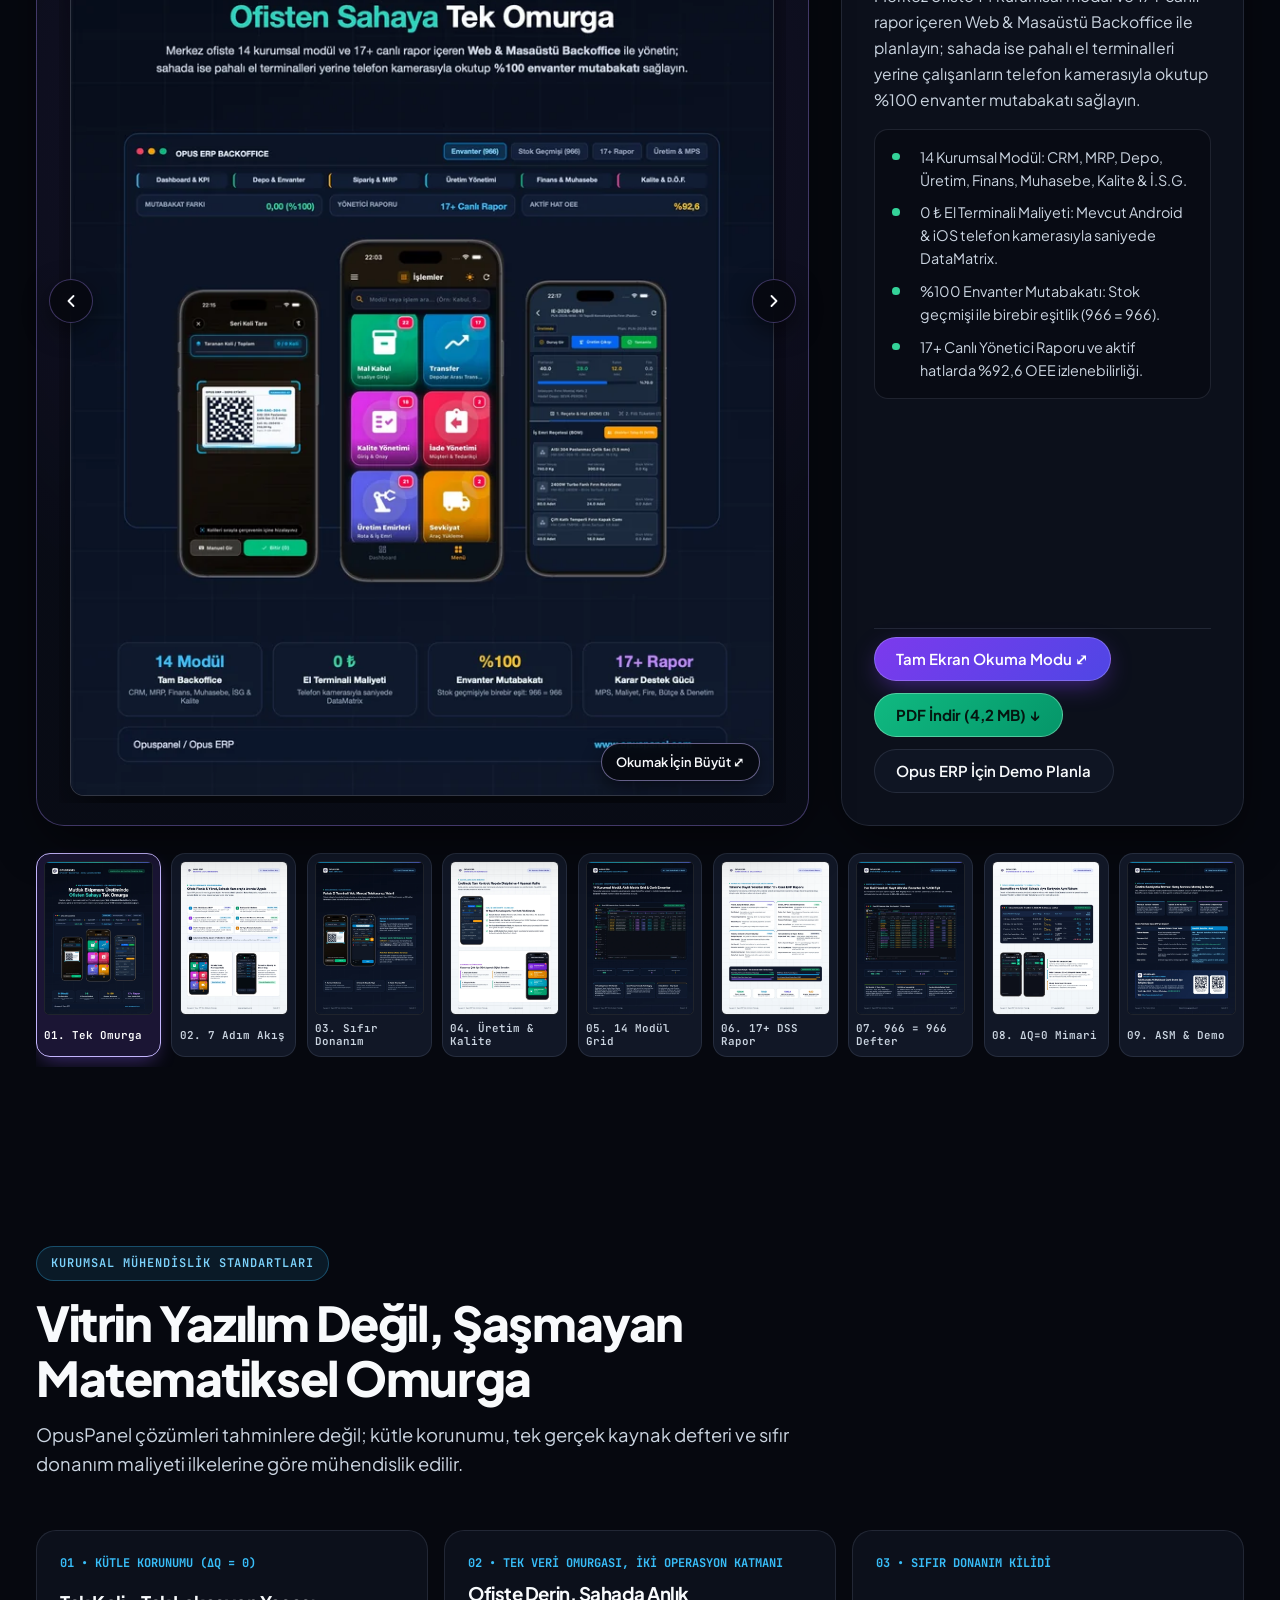
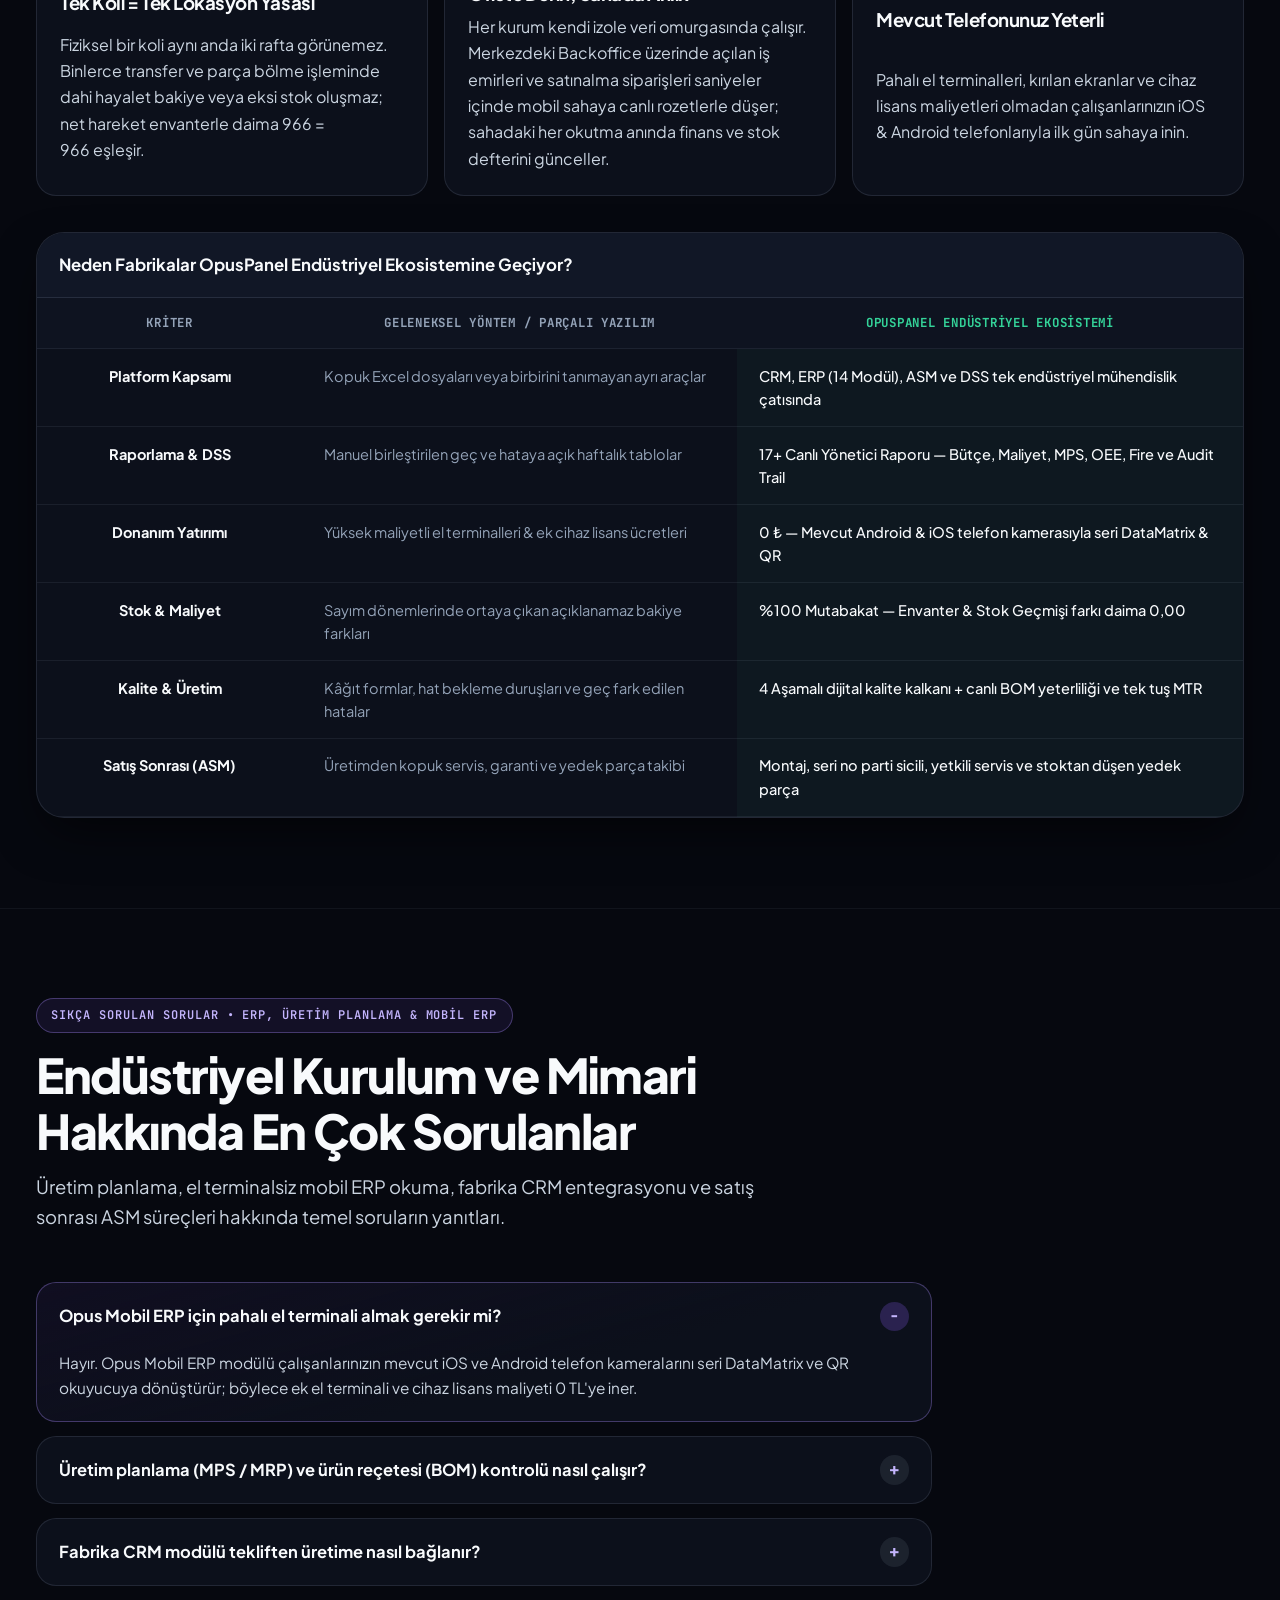
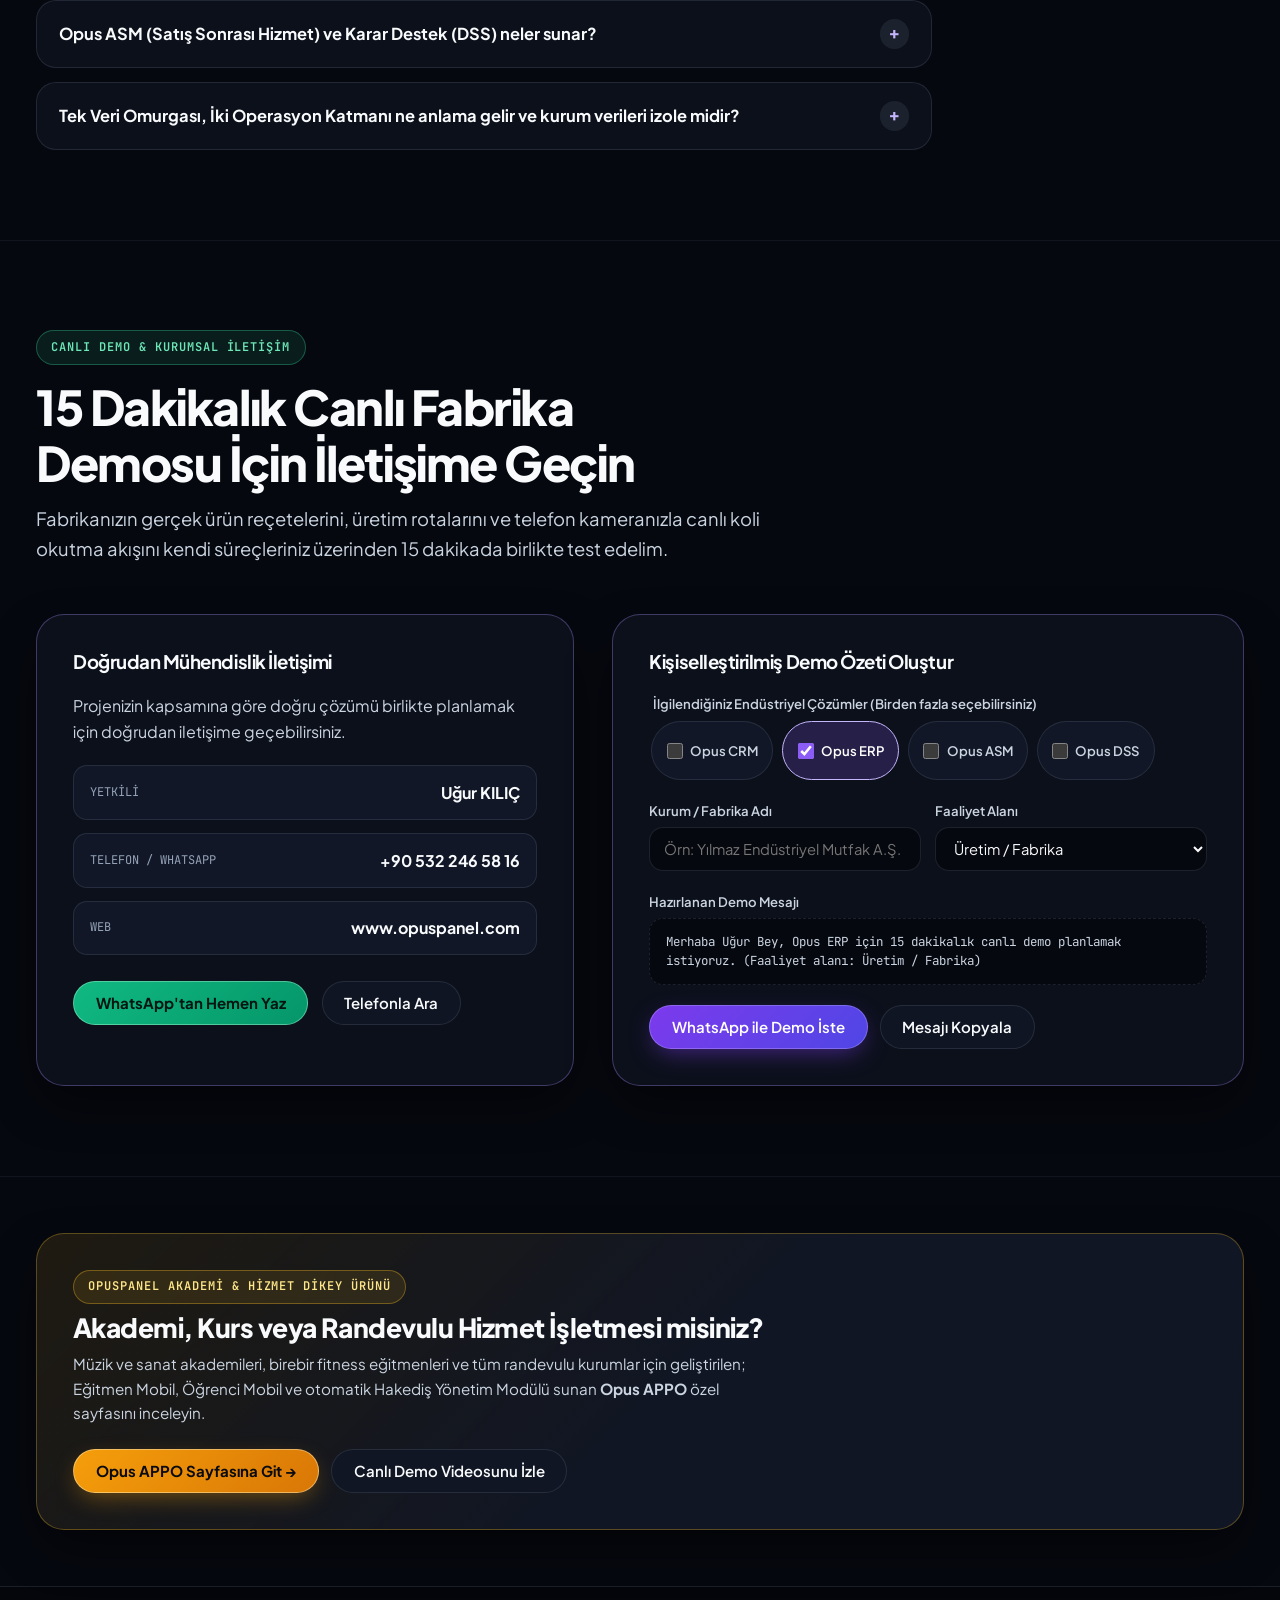
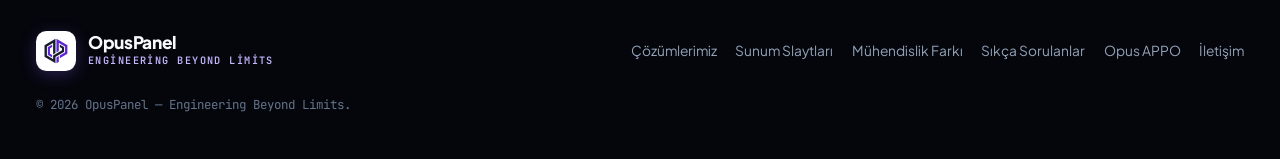
==== commit 53c3d184: "Add technical SEO, canonical tags, JSON-LD, OG cards, and FAQ sections" ====
--- a/index.html
+++ b/index.html
@@ -3,16 +3,121 @@
 <head>
   <meta charset="UTF-8">
   <meta name="viewport" content="width=device-width, initial-scale=1.0">
-  <title>OpusPanel — Endüstriyel Mühendislik, ERP, CRM, ASM &amp; DSS Çözümleri</title>
-  <meta name="description" content="OpusPanel (Engineering Beyond Limits): Üretim yapan fabrikalar için Opus CRM, Opus ERP, Opus ASM ve veri madenciliği tabanlı Opus DSS kurumsal operasyon platformu.">
+  <title>OpusPanel — Üretim Planlama, Mobil ERP, CRM, ASM ve Karar Destek (DSS) Yazılımı</title>
+  <meta name="description" content="Üretim yapan fabrikalar için Opus CRM, 14 modüllü Opus ERP, üretim planlama (MPS/MRP), el terminalsiz mobil ERP, satış sonrası hizmet (ASM) ve karar destek (DSS) platformu.">
+  <meta name="robots" content="index, follow, max-image-preview:large">
+  <link rel="canonical" href="https://www.opuspanel.com/">
   <meta name="theme-color" content="#06080f">
-  <meta property="og:title" content="OpusPanel — Engineering Beyond Limits">
-  <meta property="og:description" content="Tekliften seri üretime, sahadan karar masasına tek veri omurgası. Üretim yapan fabrikalar için Opus CRM, ERP, ASM ve DSS çözümlerini keşfedin.">
+  <meta property="og:title" content="OpusPanel — Üretim Planlama, Mobil ERP &amp; Fabrika CRM Ekosistemi">
+  <meta property="og:description" content="Fabrikalar için tekliften üretim planlamaya (MPS/MRP), telefon kamerasıyla mobil ERP'den satış sonrası ASM ve 17+ canlı DSS raporuna tek veri omurgası.">
   <meta property="og:type" content="website">
-  <meta property="og:image" content="/assets/opus-emblem.png">
+  <meta property="og:locale" content="tr_TR">
+  <meta property="og:site_name" content="OpusPanel">
+  <meta property="og:url" content="https://www.opuspanel.com/">
+  <meta property="og:image" content="https://www.opuspanel.com/assets/og-opuspanel-erp.jpg">
+  <meta property="og:image:width" content="1200">
+  <meta property="og:image:height" content="630">
+  <meta name="twitter:card" content="summary_large_image">
+  <meta name="twitter:title" content="OpusPanel — Üretim Planlama, Mobil ERP &amp; Fabrika CRM">
+  <meta name="twitter:description" content="14 modül Backoffice, el terminalsiz iOS/Android mobil ERP, üretim planlama, CRM, ASM ve DSS.">
+  <meta name="twitter:image" content="https://www.opuspanel.com/assets/og-opuspanel-erp.jpg">
 
   <link rel="icon" type="image/png" href="/assets/opus-emblem.png">
   <link rel="apple-touch-icon" href="/assets/opus-emblem.png">
+
+  <script type="application/ld+json">
+  {
+    "@context": "https://schema.org",
+    "@graph": [
+      {
+        "@type": "Organization",
+        "@id": "https://www.opuspanel.com/#organization",
+        "name": "OpusPanel",
+        "slogan": "Engineering Beyond Limits",
+        "url": "https://www.opuspanel.com/",
+        "logo": "https://www.opuspanel.com/assets/opus-emblem.png",
+        "contactPoint": {
+          "@type": "ContactPoint",
+          "telephone": "+90-532-246-58-16",
+          "contactType": "sales",
+          "areaServed": "TR",
+          "availableLanguage": ["Turkish"]
+        }
+      },
+      {
+        "@type": "WebSite",
+        "@id": "https://www.opuspanel.com/#website",
+        "url": "https://www.opuspanel.com/",
+        "name": "OpusPanel — Engineering Beyond Limits",
+        "publisher": { "@id": "https://www.opuspanel.com/#organization" },
+        "inLanguage": "tr-TR"
+      },
+      {
+        "@type": "SoftwareApplication",
+        "@id": "https://www.opuspanel.com/#software",
+        "name": "OpusPanel Endüstriyel ERP, Üretim Planlama, Mobil ERP ve CRM",
+        "applicationCategory": "BusinessApplication",
+        "operatingSystem": "Web, Windows, macOS, Android, iOS",
+        "url": "https://www.opuspanel.com/",
+        "publisher": { "@id": "https://www.opuspanel.com/#organization" },
+        "featureList": [
+          "Üretim Planlama (MPS / MRP ve Ürün Reçetesi BOM)",
+          "Telefon Kamerasıyla DataMatrix & QR Mobil ERP",
+          "Fabrika CRM ve Teklif / Bayi Satış Kanalı",
+          "14 Modüllü Kurumsal Backoffice & %100 Envanter Mutabakatı",
+          "Satış Sonrası Hizmet (ASM), Garanti & Yetkili Servis",
+          "Veri Madenciliği Tabanlı Karar Destek Sistemi (DSS)"
+        ]
+      },
+      {
+        "@type": "FAQPage",
+        "@id": "https://www.opuspanel.com/#faq",
+        "mainEntity": [
+          {
+            "@type": "Question",
+            "name": "Opus Mobil ERP için pahalı el terminali almak gerekir mi?",
+            "acceptedAnswer": {
+              "@type": "Answer",
+              "text": "Hayır. Opus Mobil ERP modülü çalışanlarınızın mevcut iOS ve Android telefon kameralarını seri DataMatrix ve QR okuyucuya dönüştürür; böylece ek el terminali ve cihaz lisans maliyeti 0 TL'ye iner."
+            }
+          },
+          {
+            "@type": "Question",
+            "name": "Üretim planlama (MPS / MRP) ve ürün reçetesi (BOM) kontrolü nasıl çalışır?",
+            "acceptedAnswer": {
+              "@type": "Answer",
+              "text": "Ofiste açılan müşteri siparişleri MRP üzerinden eksik ham madde ihtiyaçlarını tetikler; canlı BOM yeterlilik kontrolüyle lazer, abkant ve montaj hatlarına iş emri açılır, fiili sarf, fire (%0,8) ve OEE (%92,6) anlık Backoffice ekranına akar."
+            }
+          },
+          {
+            "@type": "Question",
+            "name": "Fabrika CRM modülü tekliften üretime nasıl bağlanır?",
+            "acceptedAnswer": {
+              "@type": "Answer",
+              "text": "Opus CRM; bayi ve proje tekliflerini, proforma ve özel fiyat listelerini yönetirken onaylanan siparişi doğrudan ERP üretim planlama, depo rezervasyonu ve satınalma akışına dönüştürür."
+            }
+          },
+          {
+            "@type": "Question",
+            "name": "Opus ASM (Satış Sonrası Hizmet) ve Karar Destek (DSS) neler sunar?",
+            "acceptedAnswer": {
+              "@type": "Answer",
+              "text": "Opus ASM sevkiyat sonrası montaj, kurulum, garanti sicili, seri numarası parti takibi ve yetkili servis yedek parça tüketimini yönetir. Opus DSS ise bütçe, maliyet sapmaları, OEE, fire ve audit trail logları dahil 17+ canlı yönetici raporu sunar."
+            }
+          },
+          {
+            "@type": "Question",
+            "name": "Tek Veri Omurgası, İki Operasyon Katmanı ne anlama gelir ve kurum verileri izole midir?",
+            "acceptedAnswer": {
+              "@type": "Answer",
+              "text": "Her fabrika kendi izole veritabanı omurgasında güvenle çalışır. Web ve Masaüstü Backoffice katmanı ile iOS/Android Mobil ERP katmanı aynı canlı omurgadan beslendiği için envanter ve stok geçmişi %100 mutabakatla (0,00 fark) güncellenir."
+            }
+          }
+        ]
+      }
+    ]
+  }
+  </script>
 
   <link rel="preconnect" href="https://fonts.googleapis.com">
   <link rel="preconnect" href="https://fonts.gstatic.com" crossorigin>
@@ -87,11 +192,11 @@
             </div>
 
             <h1 class="hero-title">
-              Tekliften Seri Üretime, <span class="gradient-text">Sahadan Karar Masasına</span> Tek Omurga
+              Üretim Planlama, <span class="gradient-text">Mobil ERP ve CRM</span> İçin Tek Kurumsal Omurga
             </h1>
 
             <p class="hero-lead">
-              OpusPanel; üretim yapan fabrikalar için <strong>CRM, ERP, Satış Sonrası Hizmet (ASM) ve Veri Madenciliği Tabanlı Karar Destek (DSS)</strong> çözümlerini Backoffice ve kameralı mobil saha bütünlüğüyle tek mühendislik standardında birleştirir.
+              OpusPanel; üretim yapan fabrikalar için <strong>CRM, 14 modüllü ERP, üretim planlama (MPS/MRP), telefon kamerasıyla mobil ERP, satış sonrası hizmet (ASM) ve veri madenciliği tabanlı karar destek (DSS)</strong> çözümlerini tek veri omurgası üzerinde iki operasyon katmanıyla sunar.
             </p>
 
             <div class="hero-actions">
@@ -198,10 +303,10 @@
     <section class="section" id="cozumler">
       <div class="container">
         <header class="section-header reveal-on-scroll">
-          <div class="eyebrow eyebrow--cyan">Çözümlerimiz • 4 Endüstriyel Platform</div>
-          <h2 class="section-title">Fabrikanızın Tüm Operasyonu İçin Bütünleşik Mühendislik</h2>
+          <div class="eyebrow eyebrow--cyan">Çözümlerimiz • ERP, Üretim Planlama, Mobil ERP &amp; CRM</div>
+          <h2 class="section-title">Fabrikanız İçin Bütünleşik Üretim Planlama, Mobil ERP, CRM ve Karar Destek Sistemi</h2>
           <p class="section-lead">
-            İlk müşteri teklifinden ham madde giriş kabulüne, 4 aşamalı kalite kontrol ve üretim hattından satış sonrası yetkili servise kadar tüm fabrika iş akışları OpusPanel çatısı altında birbirine bağlanır.
+            İlk müşteri teklifinden ham madde giriş kabulüne, 4 aşamalı kalite kontrol ve üretim planlamadan (MPS/MRP) satış sonrası yetkili servise (ASM) kadar tüm fabrika süreçleri tek veri omurgasında buluşur.
           </p>
         </header>
 
@@ -734,6 +839,56 @@
       </div>
     </section>
 
+    <!-- Sıkça Sorulan Sorular (Arama Niyeti & Yapılandırılmış Veri Uyumlu) -->
+    <section class="section" id="sss">
+      <div class="container">
+        <header class="section-header reveal-on-scroll">
+          <div class="eyebrow">Sıkça Sorulan Sorular • ERP, Üretim Planlama &amp; Mobil ERP</div>
+          <h2 class="section-title">Endüstriyel Kurulum ve Mimari Hakkında En Çok Sorulanlar</h2>
+          <p class="section-lead">
+            Üretim planlama, el terminalsiz mobil ERP okuma, fabrika CRM entegrasyonu ve satış sonrası ASM süreçleri hakkında temel soruların yanıtları.
+          </p>
+        </header>
+
+        <div class="faq-list">
+          <details class="faq-item" name="faq-factory" open>
+            <summary class="faq-summary">Opus Mobil ERP için pahalı el terminali almak gerekir mi?</summary>
+            <p class="faq-body">
+              Hayır. Opus Mobil ERP modülü çalışanlarınızın mevcut iOS ve Android telefon kameralarını seri DataMatrix ve QR okuyucuya dönüştürür; böylece ek el terminali ve cihaz lisans maliyeti 0 TL'ye iner.
+            </p>
+          </details>
+
+          <details class="faq-item" name="faq-factory">
+            <summary class="faq-summary">Üretim planlama (MPS / MRP) ve ürün reçetesi (BOM) kontrolü nasıl çalışır?</summary>
+            <p class="faq-body">
+              Ofiste açılan müşteri siparişleri MRP üzerinden eksik ham madde ihtiyaçlarını tetikler; canlı BOM yeterlilik kontrolüyle lazer, abkant ve montaj hatlarına iş emri açılır, fiili sarf, fire (%0,8) ve OEE (%92,6) anlık Backoffice ekranına akar.
+            </p>
+          </details>
+
+          <details class="faq-item" name="faq-factory">
+            <summary class="faq-summary">Fabrika CRM modülü tekliften üretime nasıl bağlanır?</summary>
+            <p class="faq-body">
+              Opus CRM; bayi ve proje tekliflerini, proforma ve özel fiyat listelerini yönetirken onaylanan siparişi doğrudan ERP üretim planlama, depo rezervasyonu ve satınalma akışına dönüştürür.
+            </p>
+          </details>
+
+          <details class="faq-item" name="faq-factory">
+            <summary class="faq-summary">Opus ASM (Satış Sonrası Hizmet) ve Karar Destek (DSS) neler sunar?</summary>
+            <p class="faq-body">
+              Opus ASM sevkiyat sonrası montaj, kurulum, garanti sicili, seri numarası parti takibi ve yetkili servis yedek parça tüketimini yönetir. Opus DSS ise bütçe, maliyet sapmaları, OEE, fire ve audit trail logları dahil 17+ canlı yönetici raporu sunar.
+            </p>
+          </details>
+
+          <details class="faq-item" name="faq-factory">
+            <summary class="faq-summary">Tek Veri Omurgası, İki Operasyon Katmanı ne anlama gelir ve kurum verileri izole midir?</summary>
+            <p class="faq-body">
+              Her fabrika kendi izole veritabanı omurgasında güvenle çalışır. Web ve Masaüstü Backoffice katmanı ile iOS/Android Mobil ERP katmanı aynı canlı omurgadan beslendiği için envanter ve stok geçmişi %100 mutabakatla (0,00 fark) güncellenir.
+            </p>
+          </details>
+        </div>
+      </div>
+    </section>
+
     <!-- İletişim & 15 Dakikalık Canlı Demo Planlayıcı -->
     <section class="section" id="iletisim">
       <div class="container">
@@ -855,6 +1010,7 @@
             <li><a href="#cozumler">Çözümlerimiz</a></li>
             <li><a href="#slayt-sunumu">Sunum Slaytları</a></li>
             <li><a href="#kurumsal-fark">Mühendislik Farkı</a></li>
+            <li><a href="#sss">Sıkça Sorulanlar</a></li>
             <li><a href="/appo">Opus APPO</a></li>
             <li><a href="#iletisim">İletişim</a></li>
           </ul>
--- a/styles.css
+++ b/styles.css
@@ -2055,6 +2055,70 @@
     flex-wrap: wrap;
     gap: 0.75rem;
     align-items: center;
+  }
+
+  /* Semantic FAQ Disclosures (<details name="...">) */
+  .faq-list {
+    display: grid;
+    gap: 0.85rem;
+    max-inline-size: 56rem;
+  }
+
+  .faq-item {
+    border-radius: var(--radius-lg);
+    border: 1px solid var(--border-subtle);
+    background: var(--bg-elevated);
+    transition: border-color 0.2s ease, background-color 0.2s ease;
+  }
+
+  .faq-item[open] {
+    border-color: var(--border-strong);
+    background: linear-gradient(165deg var(--in-oklab), rgba(139, 92, 246, 0.08), var(--bg-elevated) 60%);
+  }
+
+  .faq-summary {
+    display: flex;
+    align-items: center;
+    justify-content: space-between;
+    gap: 1rem;
+    padding: 1.15rem 1.35rem;
+    font-size: 1.03rem;
+    font-weight: 700;
+    color: var(--ink-primary);
+    cursor: pointer;
+    list-style: none;
+  }
+
+  .faq-summary::-webkit-details-marker {
+    display: none;
+  }
+
+  .faq-summary::after {
+    content: '+';
+    display: inline-grid;
+    place-items: center;
+    inline-size: 1.85rem;
+    block-size: 1.85rem;
+    border-radius: 50%;
+    background: rgba(148, 163, 184, 0.12);
+    color: var(--opus-violet-bright);
+    font-family: var(--font-mono);
+    font-size: 1.1rem;
+    font-weight: 700;
+    flex-shrink: 0;
+    transition: transform 0.2s ease, background-color 0.2s ease;
+  }
+
+  .faq-item[open] .faq-summary::after {
+    content: '−';
+    background: rgba(139, 92, 246, 0.24);
+  }
+
+  .faq-body {
+    padding: 0 1.35rem 1.25rem;
+    color: var(--ink-secondary);
+    font-size: 0.96rem;
+    line-height: 1.68;
   }
 }
 
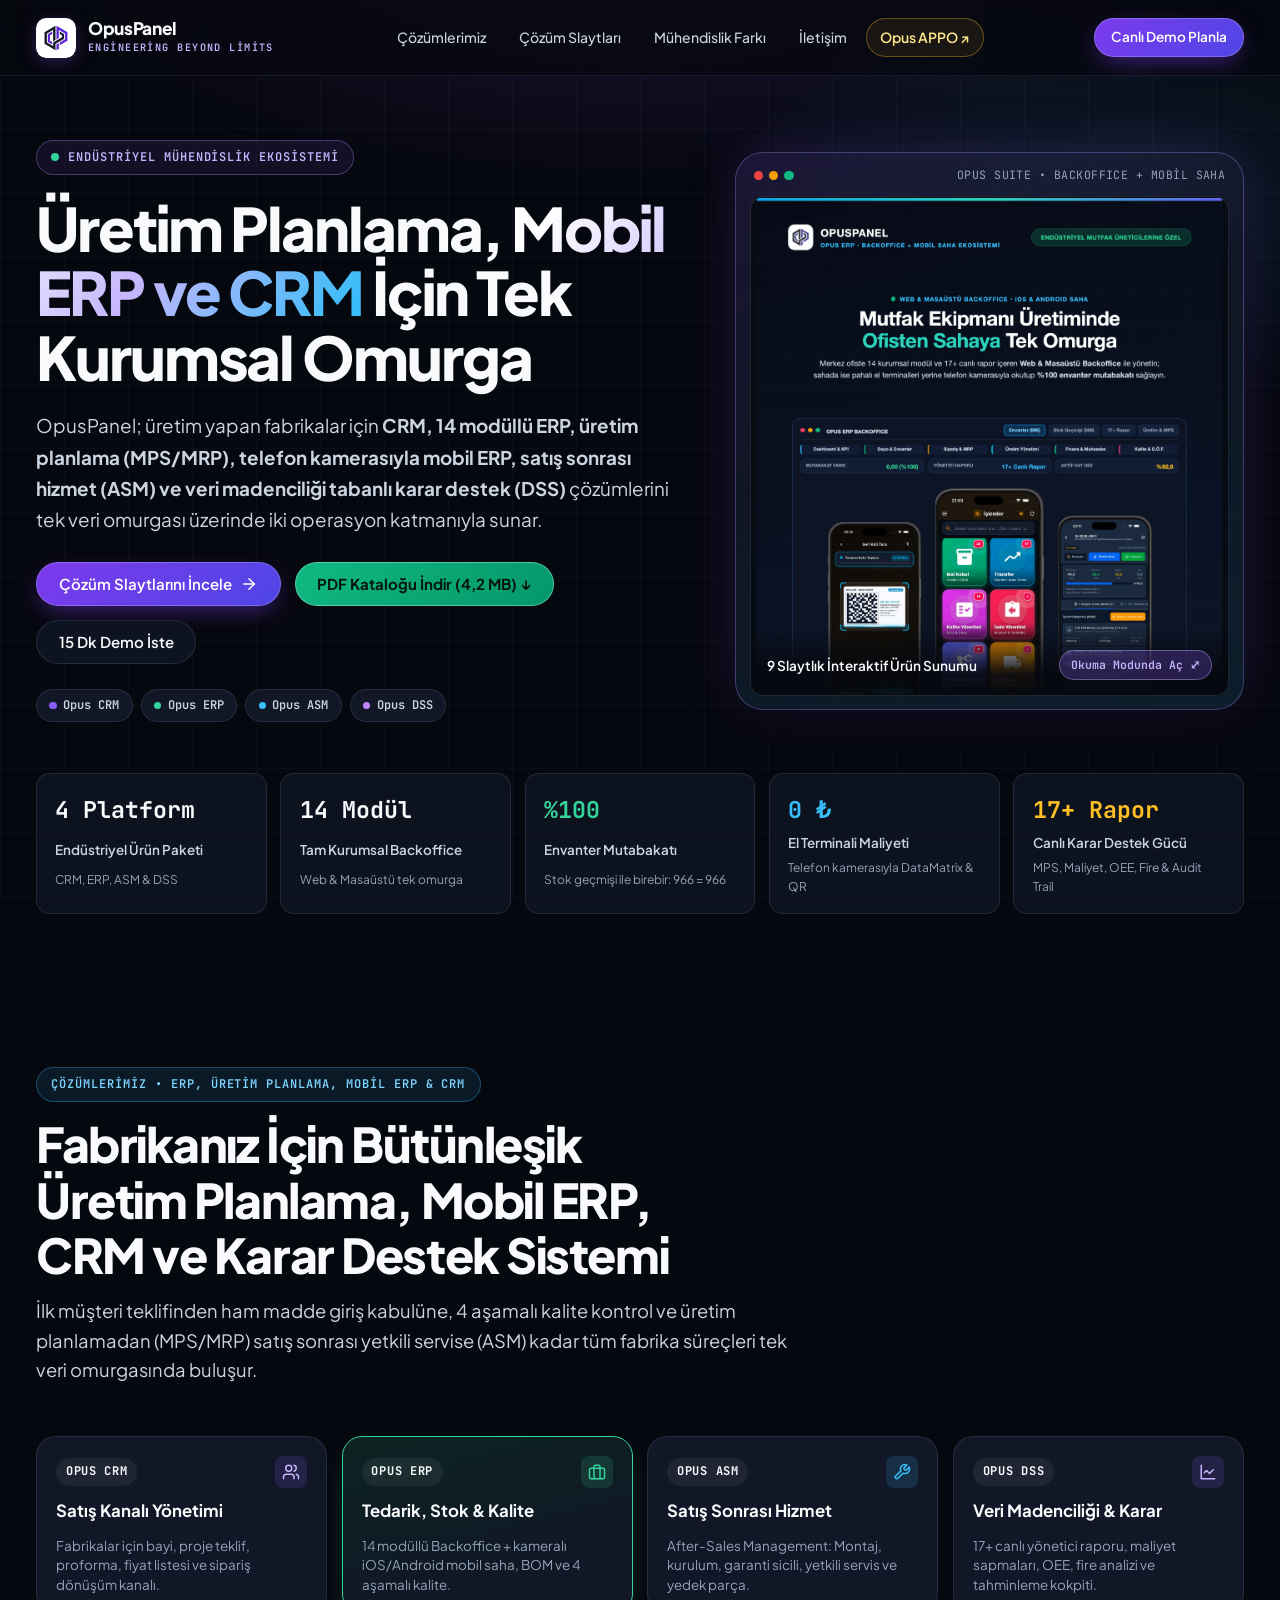
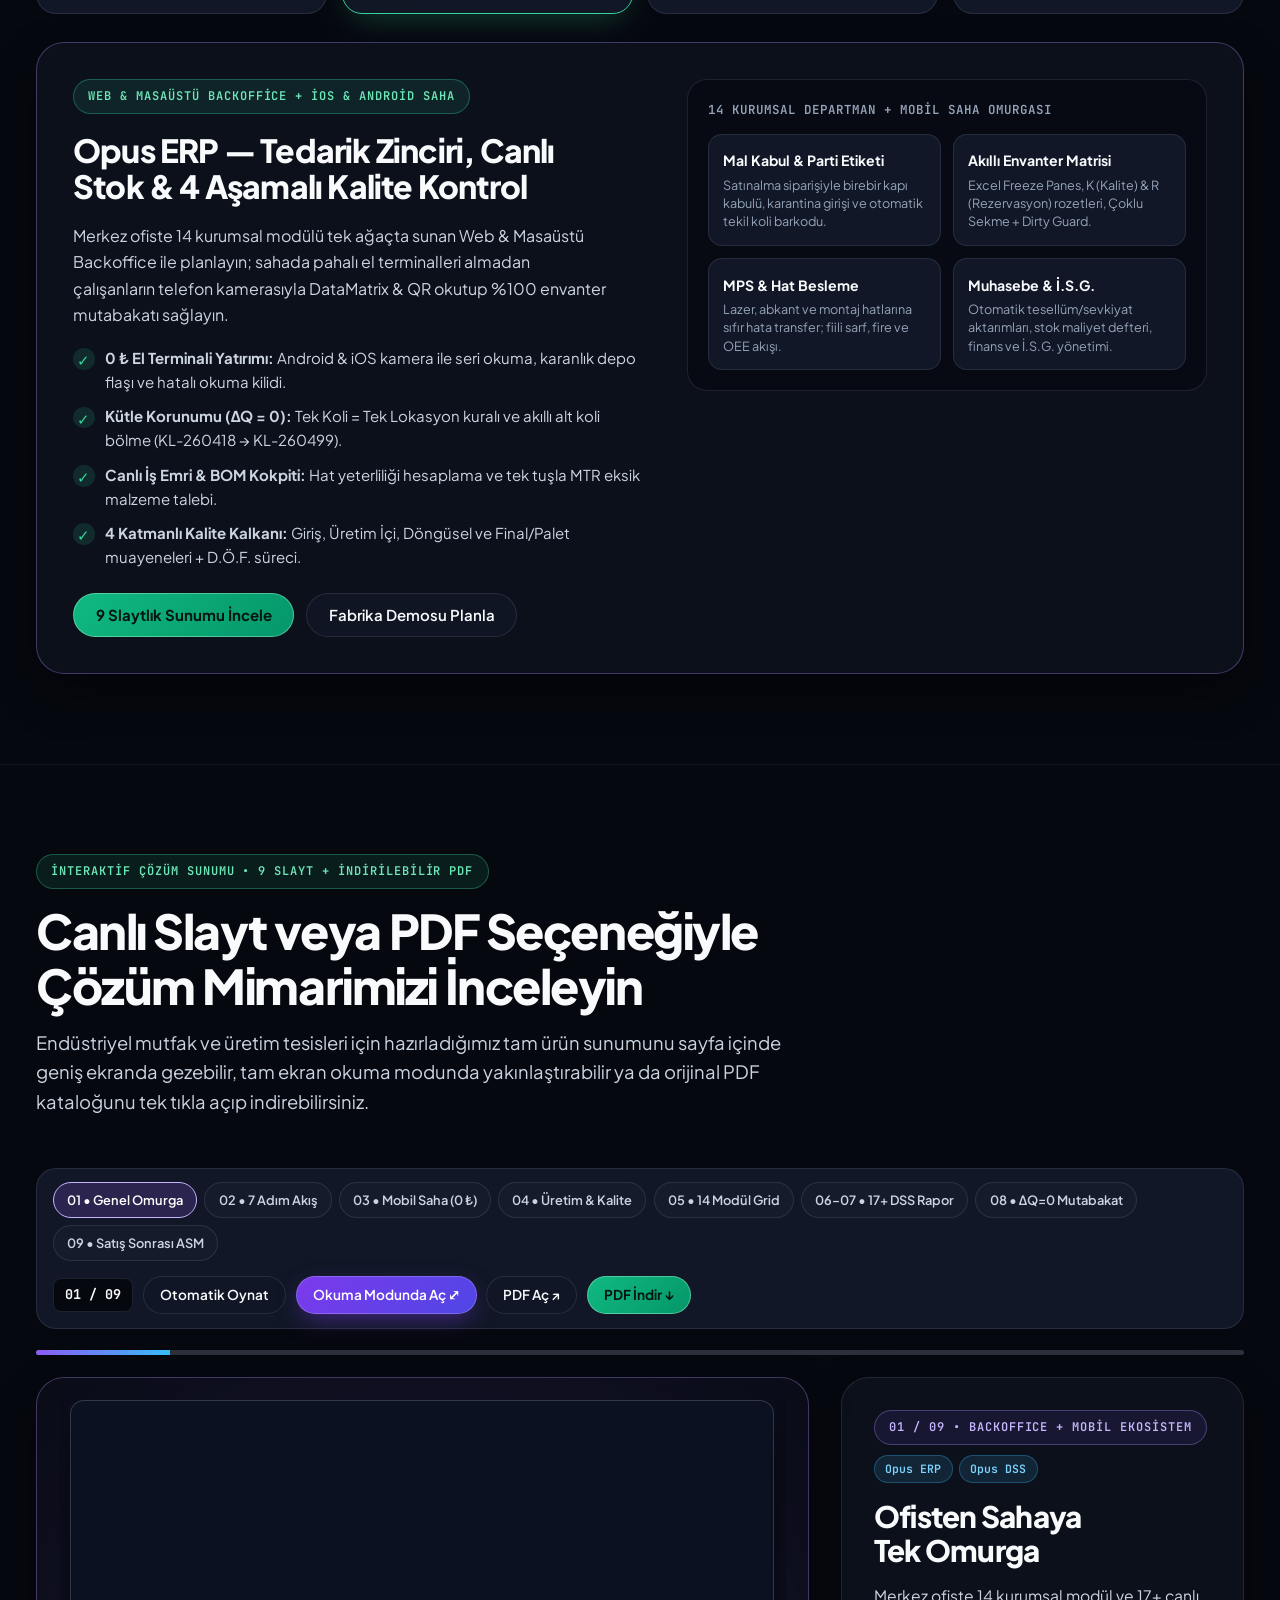
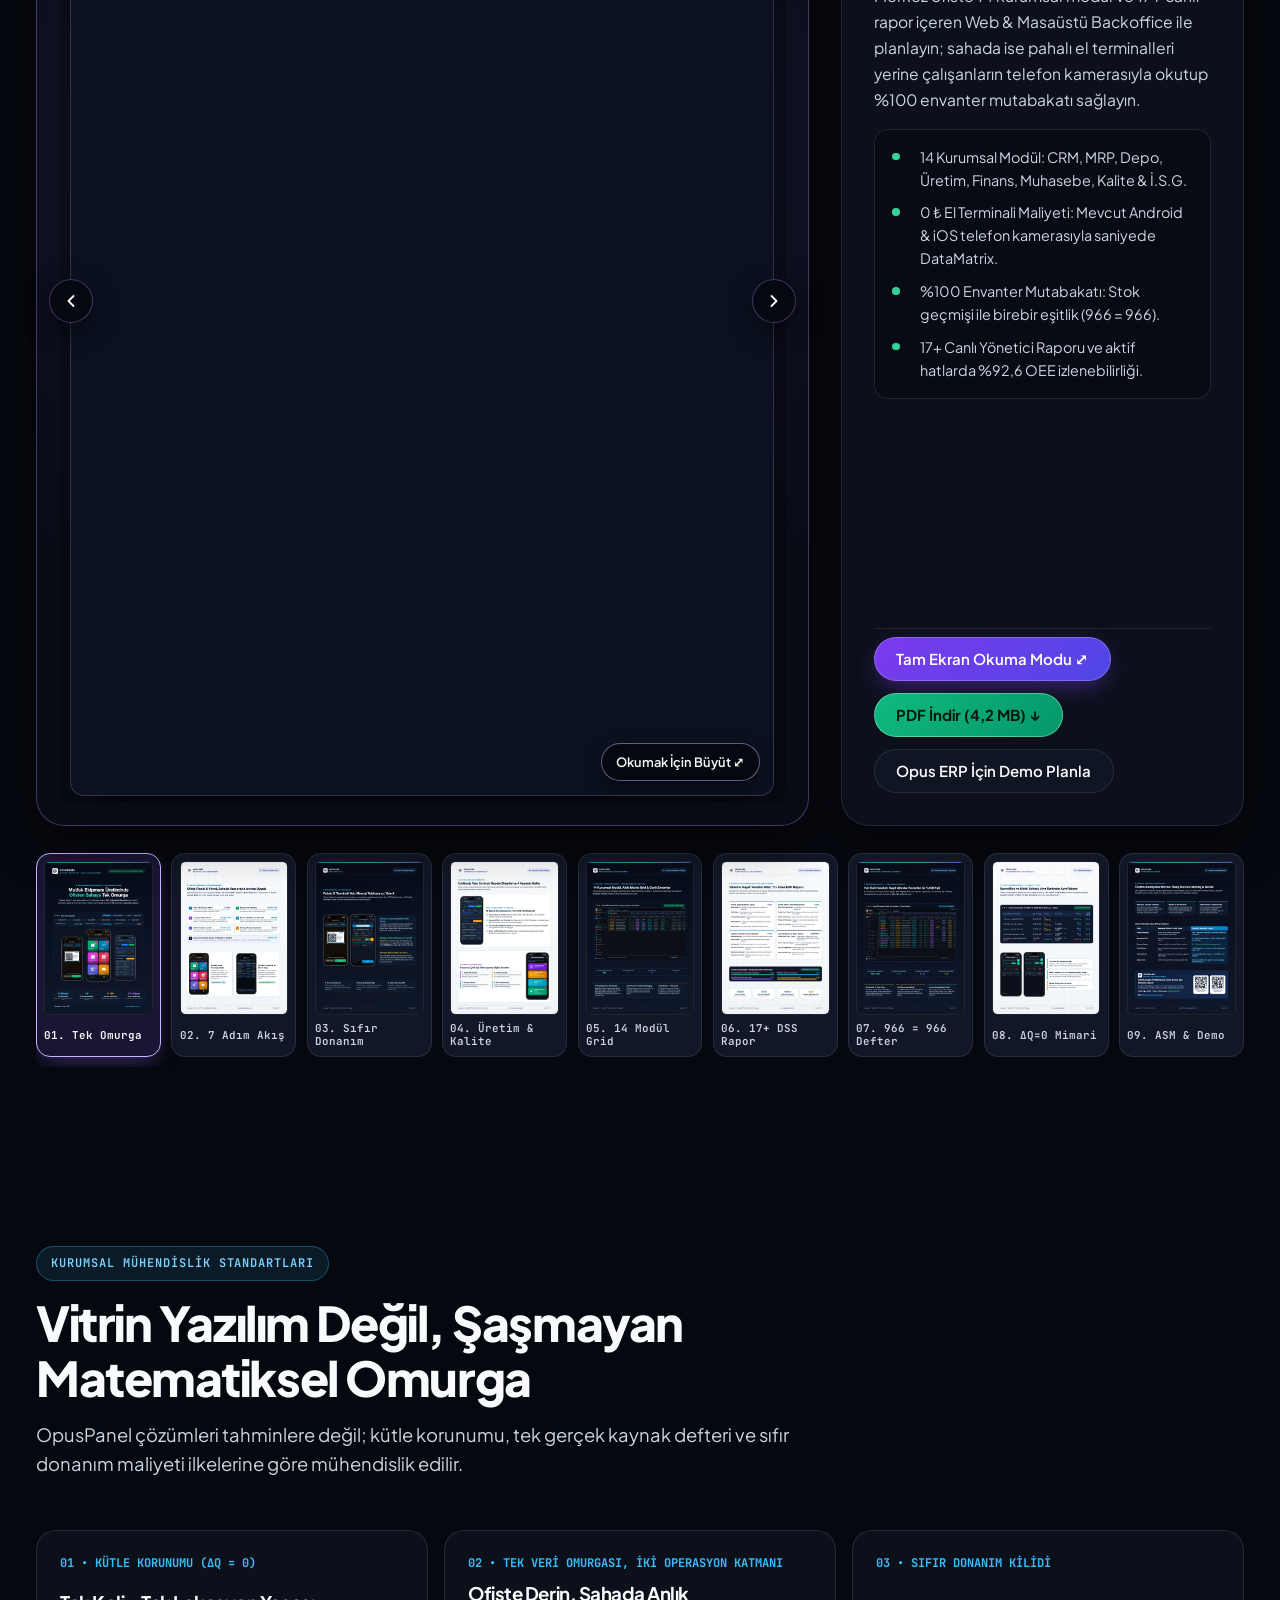
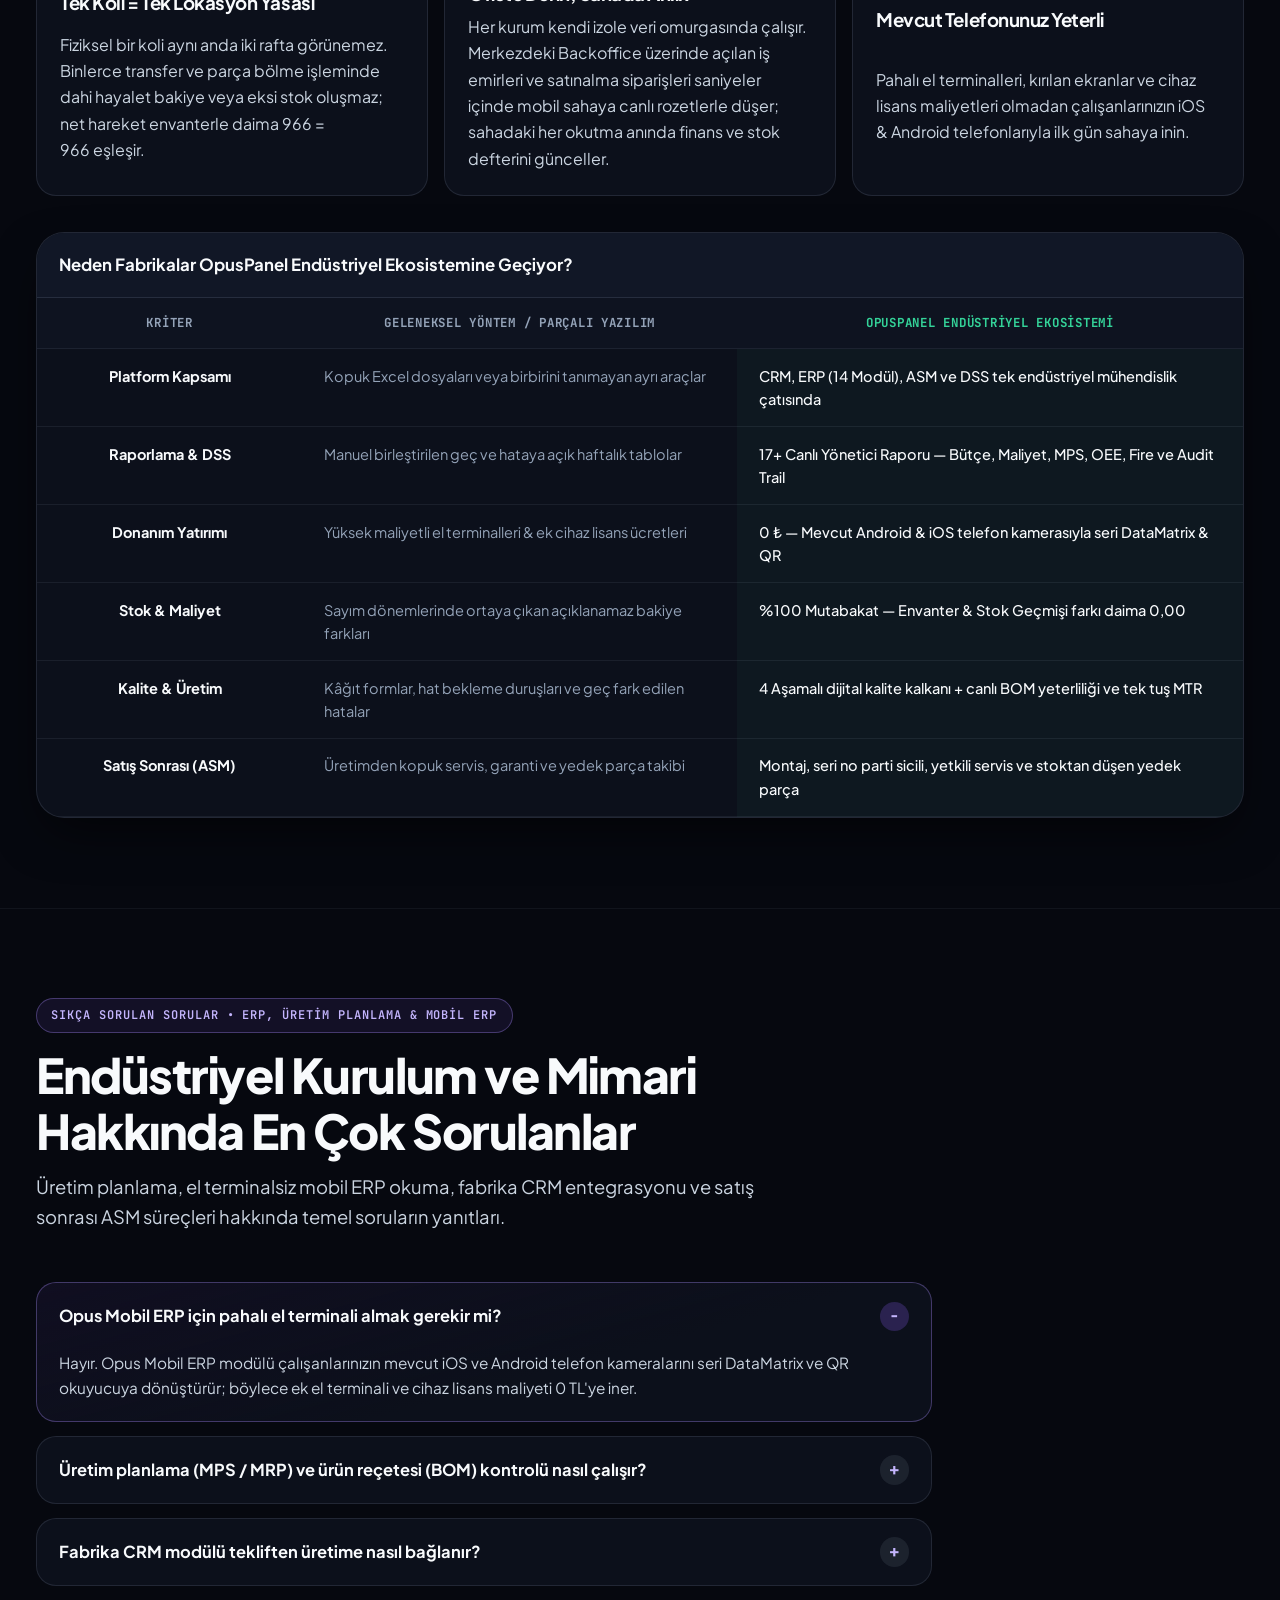
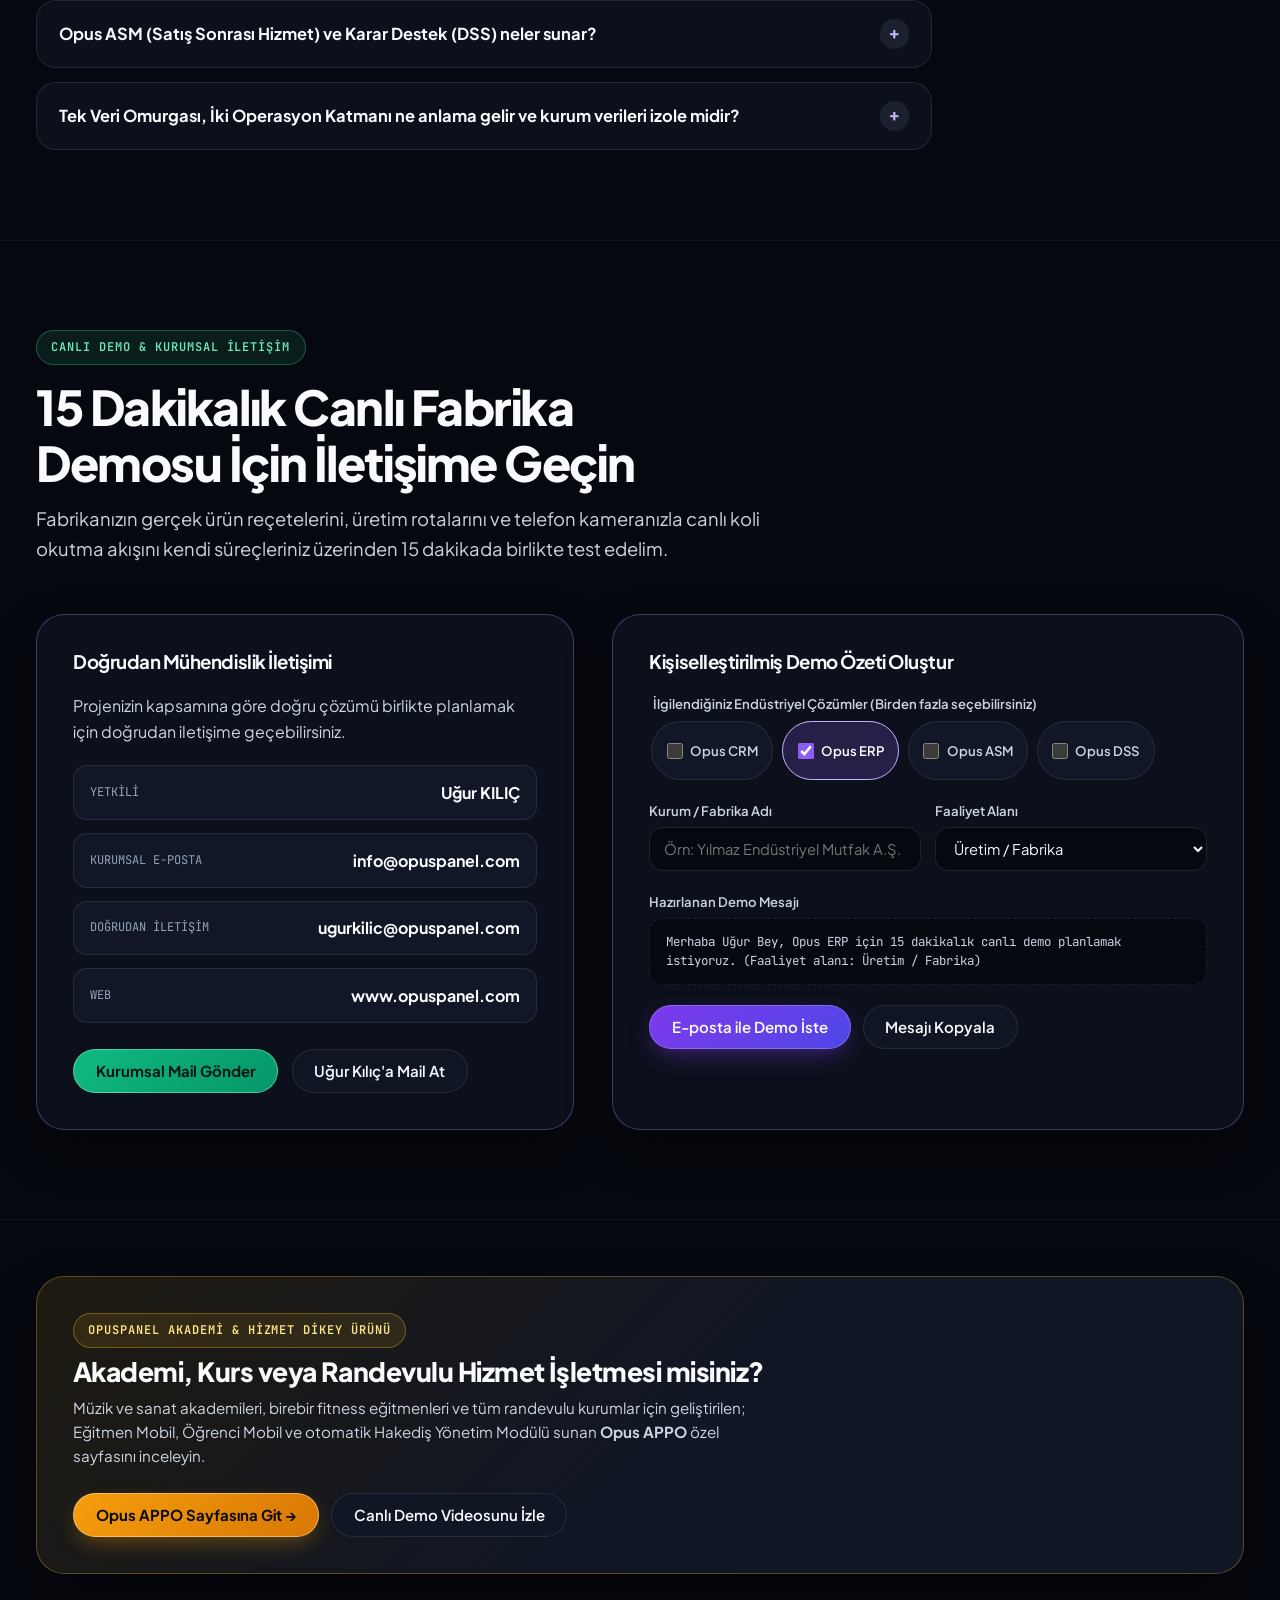
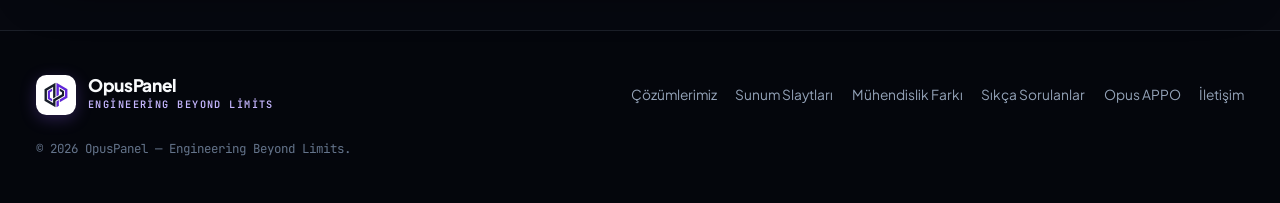
==== commit 3da2fb95: "Replace phone/WhatsApp contact details with active OpusPanel emails" ====
--- a/index.html
+++ b/index.html
@@ -36,13 +36,23 @@
         "slogan": "Engineering Beyond Limits",
         "url": "https://www.opuspanel.com/",
         "logo": "https://www.opuspanel.com/assets/opus-emblem.png",
-        "contactPoint": {
-          "@type": "ContactPoint",
-          "telephone": "+90-532-246-58-16",
-          "contactType": "sales",
-          "areaServed": "TR",
-          "availableLanguage": ["Turkish"]
-        }
+        "email": "info@opuspanel.com",
+        "contactPoint": [
+          {
+            "@type": "ContactPoint",
+            "email": "info@opuspanel.com",
+            "contactType": "sales",
+            "areaServed": "TR",
+            "availableLanguage": ["Turkish"]
+          },
+          {
+            "@type": "ContactPoint",
+            "email": "ugurkilic@opuspanel.com",
+            "contactType": "technical support",
+            "areaServed": "TR",
+            "availableLanguage": ["Turkish"]
+          }
+        ]
       },
       {
         "@type": "WebSite",
@@ -912,8 +922,12 @@
                 <span class="contact-row-val">Uğur KILIÇ</span>
               </div>
               <div class="contact-row">
-                <span class="contact-row-label">Telefon / WhatsApp</span>
-                <a href="tel:+905322465816" class="contact-row-val">+90 532 246 58 16</a>
+                <span class="contact-row-label">Kurumsal E-posta</span>
+                <a href="mailto:info@opuspanel.com" class="contact-row-val">info@opuspanel.com</a>
+              </div>
+              <div class="contact-row">
+                <span class="contact-row-label">Doğrudan İletişim</span>
+                <a href="mailto:ugurkilic@opuspanel.com" class="contact-row-val">ugurkilic@opuspanel.com</a>
               </div>
               <div class="contact-row">
                 <span class="contact-row-label">Web</span>
@@ -921,12 +935,12 @@
               </div>
             </div>
             <div class="hero-actions">
-              <a href="https://wa.me/905322465816" target="_blank" rel="noopener noreferrer" class="btn btn--emerald">WhatsApp'tan Hemen Yaz</a>
-              <a href="tel:+905322465816" class="btn btn--ghost">Telefonla Ara</a>
-            </div>
-          </div>
-
-          <form class="planner-card" id="demoPlannerForm" data-default-product="Opus ERP" novalidate>
+              <a href="mailto:info@opuspanel.com?subject=OpusPanel%20Kurumsal%20Bilgi%20ve%20Demo%20Talebi" class="btn btn--emerald">Kurumsal Mail Gönder</a>
+              <a href="mailto:ugurkilic@opuspanel.com?subject=OpusPanel%20M%C3%BChendislik%20%C4%B0leti%C5%9Fimi" class="btn btn--ghost">Uğur Kılıç'a Mail At</a>
+            </div>
+          </div>
+
+          <form class="planner-card" id="demoPlannerForm" action="mailto:info@opuspanel.com" data-default-product="Opus ERP" novalidate>
             <h3>Kişiselleştirilmiş Demo Özeti Oluştur</h3>
 
             <fieldset class="field" style="border: 0; padding: 0;">
@@ -963,7 +977,7 @@
             </div>
 
             <div class="planner-actions">
-              <button type="submit" class="btn btn--primary">WhatsApp ile Demo İste</button>
+              <button type="submit" class="btn btn--primary">E-posta ile Demo İste</button>
               <button type="button" class="btn btn--ghost" id="copyBriefBtn">Mesajı Kopyala</button>
               <span class="copy-status" id="copyStatus" aria-live="polite"></span>
             </div>
--- a/styles.css
+++ b/styles.css
@@ -1790,6 +1790,7 @@
 
   .contact-row {
     display: flex;
+    flex-wrap: wrap;
     align-items: center;
     justify-content: space-between;
     gap: 0.75rem;
@@ -1809,6 +1810,13 @@
   .contact-row-val {
     font-weight: 700;
     color: var(--ink-primary);
+    overflow-wrap: anywhere;
+  }
+
+  a.contact-row-val:hover {
+    color: var(--opus-emerald);
+    text-decoration: underline;
+    text-underline-offset: 0.2em;
   }
 
   .checkbox-pills {
